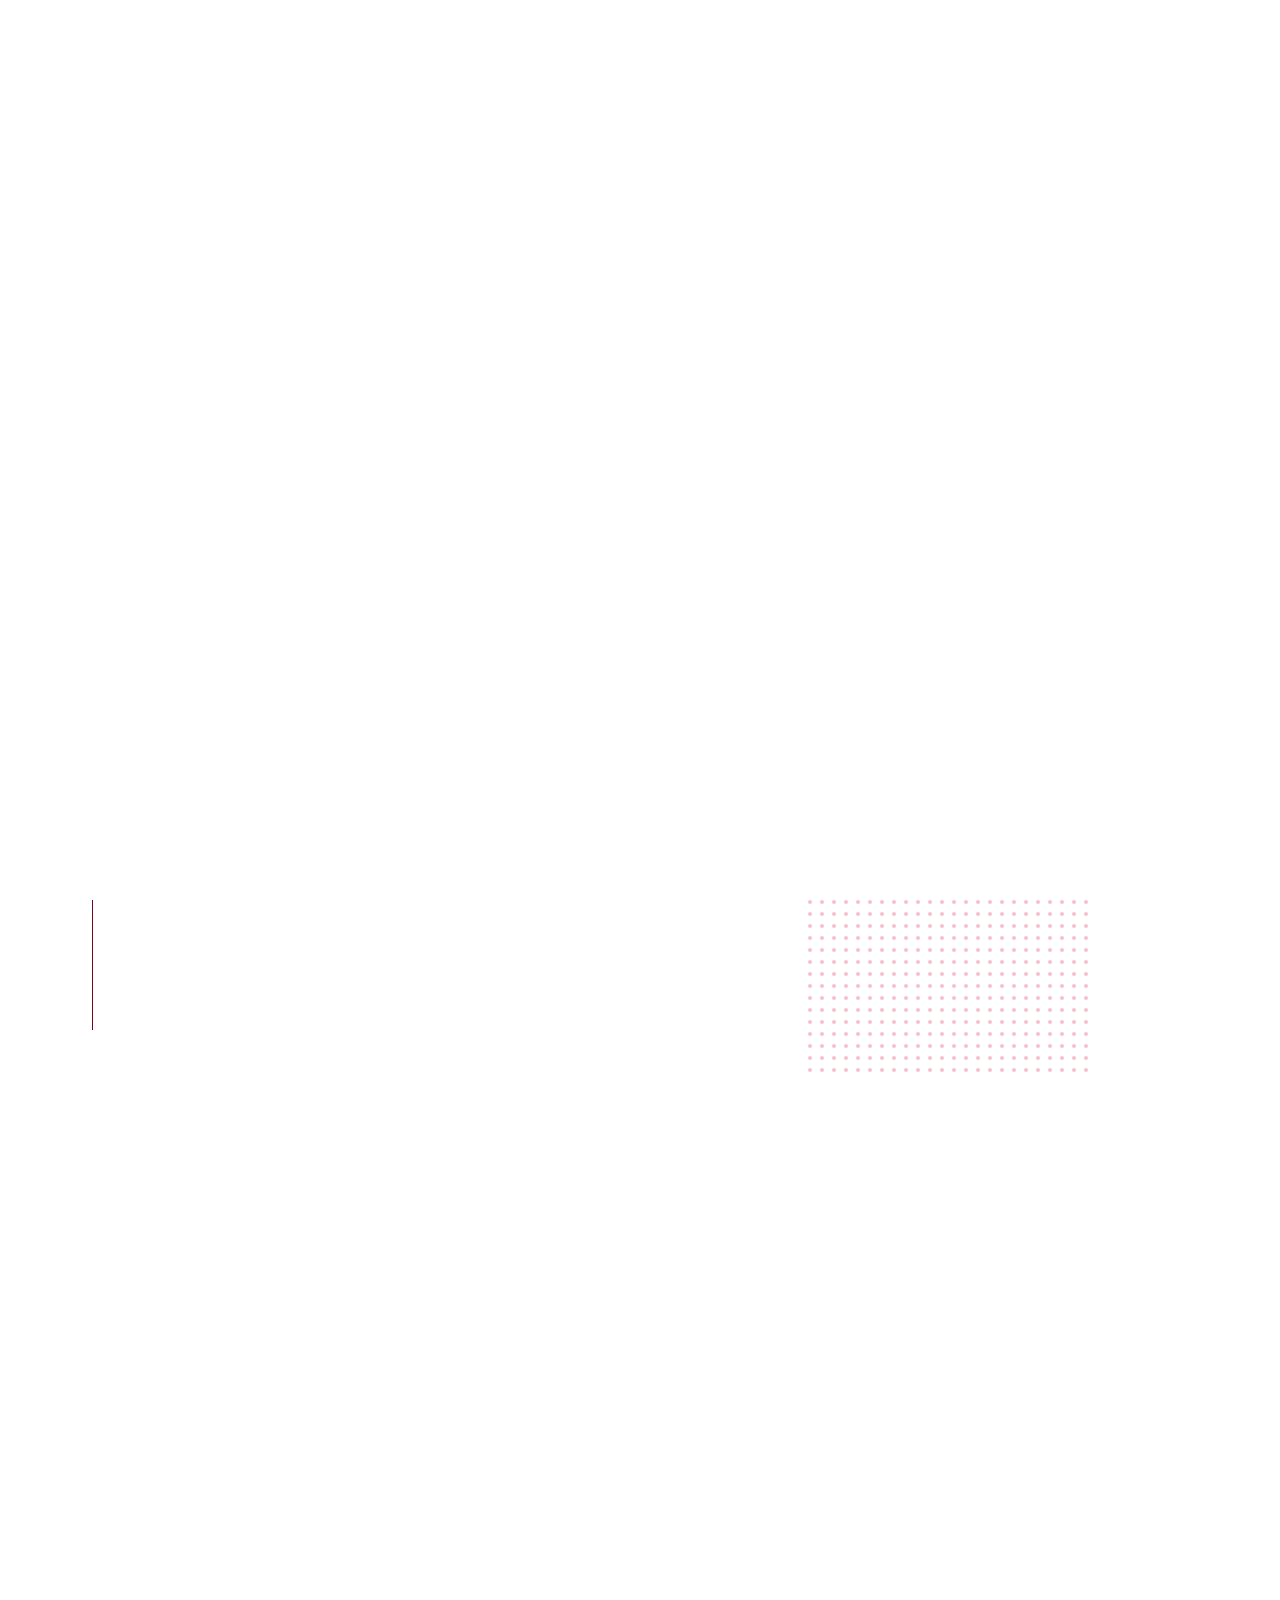
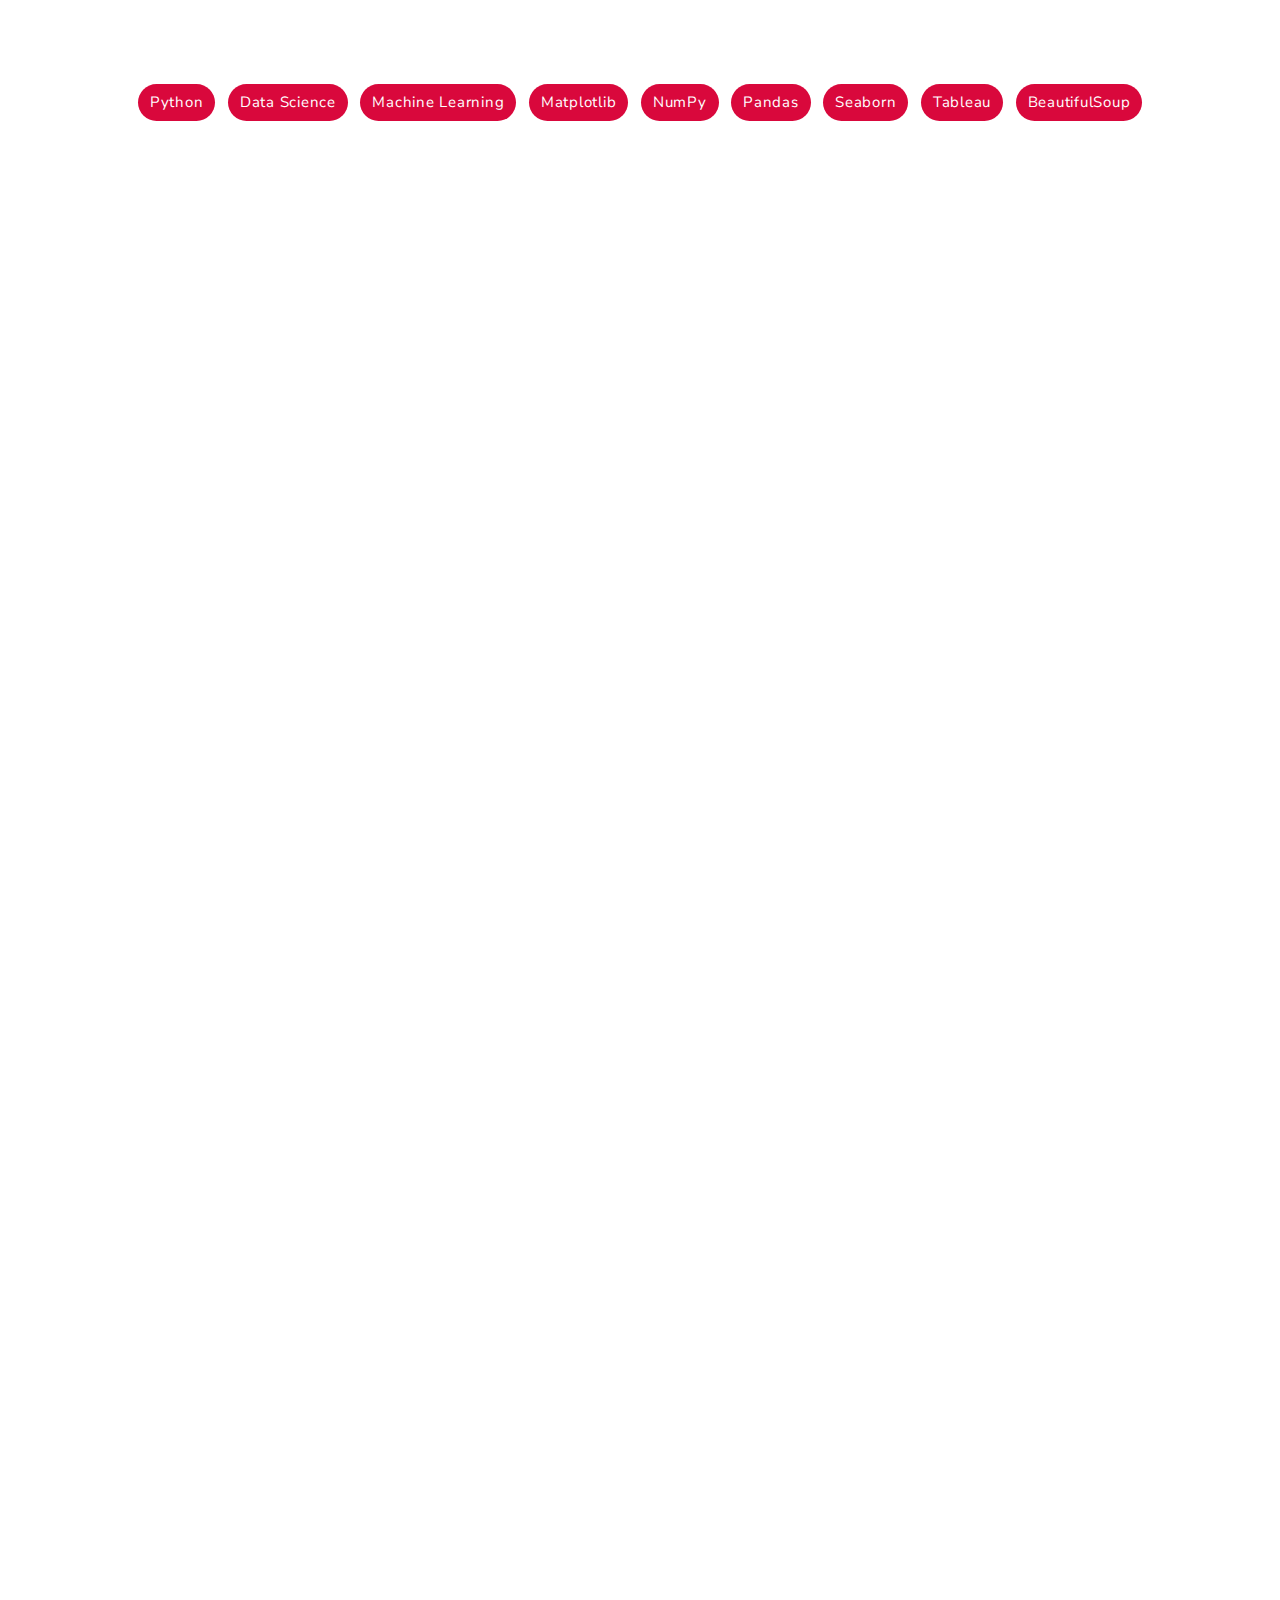
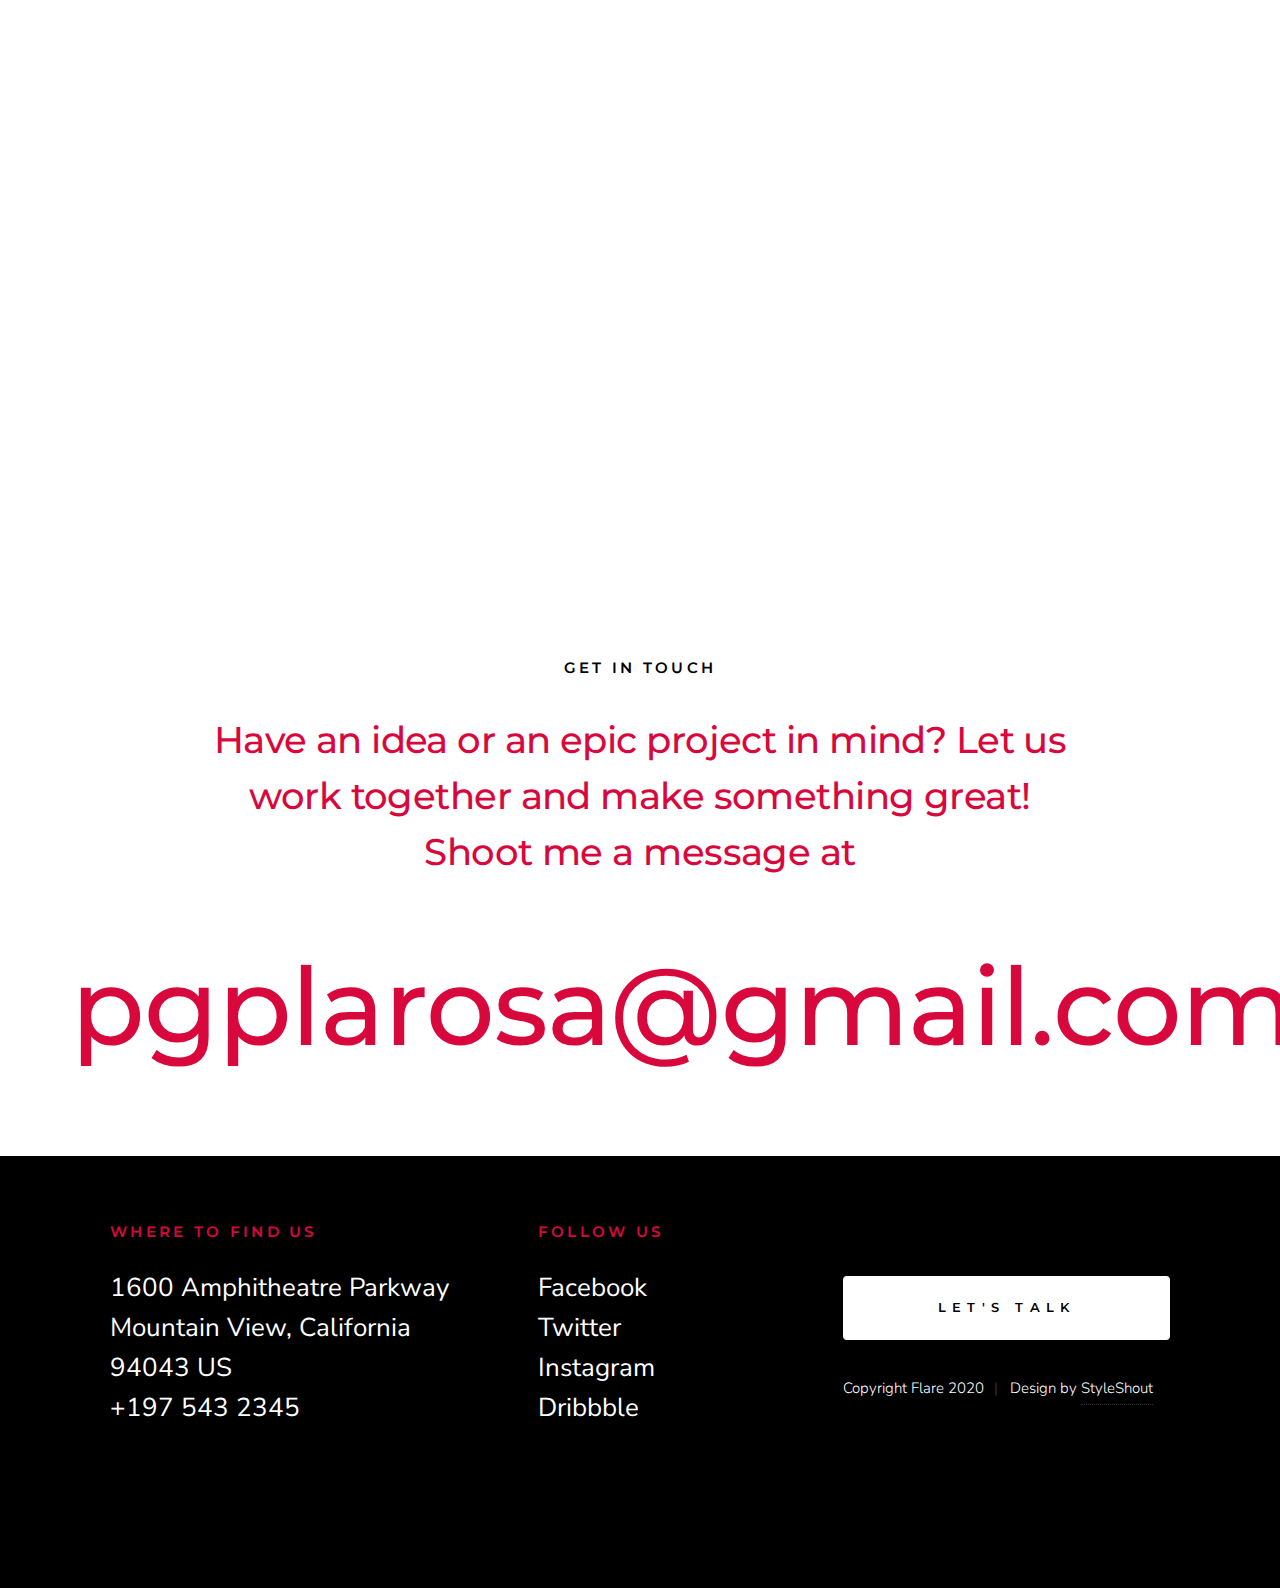
==== index.html @ 6410769f "initial commit" ====
<!DOCTYPE html>
<html class="no-js" lang="en">
<head>

    <!--- basic page needs
    ================================================== -->
    <meta charset="utf-8">
    <title>Patrick | Data Science</title>
    <meta name="description" content="">
    <meta name="author" content="">

    <!-- mobile specific metas
    ================================================== -->
    <meta name="viewport" content="width=device-width, initial-scale=1">

    <!-- CSS
    ================================================== -->
    <link href="https://maxcdn.bootstrapcdn.com/bootstrap/3.4.1/css/bootstrap.min.css" rel="stylesheet"/>
    <link rel="stylesheet" href="css/styles.css">
    <link rel="stylesheet" href="css/vendor.css">

    <!-- script
    ================================================== -->
    <script src="js/modernizr.js"></script>
    <script defer src="js/fontawesome/all.min.js"></script>
    
    <!-- script 3rd-party
    ================================================== -->
    <script src="https://cdnjs.cloudflare.com/ajax/libs/jquery/3.2.1/jquery.min.js"></script>
    <script src="https://maxcdn.bootstrapcdn.com/bootstrap/3.3.7/js/bootstrap.min.js"></script>

    <!-- favicons
    ================================================== -->
    <link rel="apple-touch-icon" sizes="180x180" href="apple-touch-icon.png">
    <link rel="icon" type="image/png" sizes="32x32" href="favicon-32x32.png">
    <link rel="icon" type="image/png" sizes="16x16" href="favicon-16x16.png">
    <link rel="manifest" href="site.webmanifest">

</head>

<body id="top">

    <!-- preloader
    ================================================== -->
    <div id="preloader">
        <div id="loader" class="dots-fade">
            <div></div>
            <div></div>
            <div></div>
        </div>
    </div>

    <!-- header
    ================================================== -->
    <header class="s-header">

        <div class="s-header__logo">
            <a href="index.html">
                <img src="images/logo.svg" alt="Homepage">
            </a>
        </div>

        <div class="s-header__content">
    
            <nav class="s-header__nav-wrap">
                <ul class="s-header__nav">
                    <li><a class="smoothscroll" href="#hero" title="Intro">Home</a></li>
                    <li><a class="smoothscroll" href="#about" title="About">About</a></li>
                    <!-- <li><a class="smoothscroll" href="#services" title="Services">Services</a></li> -->
                    <li><a class="smoothscroll" href="#portfolio" title="Works">Works</a></li>
                </ul>
            </nav> <!-- end s-header__nav-wrap -->

            <a href="mailto:pgplarosa@gmail.com" class="btn btn--primary btn--small">
                <svg xmlns="http://www.w3.org/2000/svg" width="24" height="24" viewBox="0 0 24 24"><path d="M24 0l-6 22-8.129-7.239 7.802-8.234-10.458 7.227-7.215-1.754 24-12zm-15 16.668v7.332l3.258-4.431-3.258-2.901z"/></svg>
                Get In Touch
            </a>

        </div> <!-- end header-content -->

        <a class="s-header__menu-toggle" href="#0"><span>Menu</span></a>

    </header> <!-- end s-header -->


    <!-- hero
    ================================================== -->
    <section id="hero" class="s-hero target-section">

        <div class="s-hero__bg">
            <div class="gradient-overlay"></div>
        </div>

        <div class="row s-hero__content">
            <div class="column">

                <h2>Hello, I'm</h2>
                <h1>Patrick</h1>

                <div class="s-hero__content-about">
                    <p>
                        I love solving challenging<br>
                        problems in Data Science<br>
                        and Machine Learning
                    </p>
    
                    <footer>
                        <div class="s-hero__content-social">
                            <a href="https://www.linkedin.com/in/patricklarosa" target="_blank"><i class="fab fa-linkedin" aria-hidden="true"></i></a>
                            <a href="https://github.com/pgplarosa" target="_blank"><i class="fab fa-github" aria-hidden="true"></i></a>
                        </div>
                    </footer>
                </div>
            </div>
        </div>

        <!-- <div class="s-hero__video">
            <a class="s-hero__video-link" href="https://player.vimeo.com/video/117310401?color=01aef0&amp;title=0&amp;byline=0&amp;portrait=0" data-lity="">
                <svg xmlns="http://www.w3.org/2000/svg" width="24" height="24" viewBox="0 0 24 24"><path d="M21 12l-18 12v-24z"/></svg>
                <span class="s-hero__video-text">Play Video</span>
            </a>
        </div> -->

        <div class="s-hero__scroll">
            <a href="#about" class="s-hero__scroll-link smoothscroll">
                Scroll Down
            </a>
        </div>

    </section> <!-- end s-hero -->


    <!-- about
    ================================================== -->
    <section id="about" class="s-about">

        <div class="horizontal-line"></div>

        <div class="row">
            <div class="column large-12">
                <div class="section-title" data-num="01" data-aos="fade-up">
                    <h3 class="h6">About Me</h3>
                </div>
            </div>

            <div class="column large-5 w-900-stack s-about__photo-block">
                <div class="s-about__photo" data-aos="fade-up"></div>
            </div>

            <div class="column large-7 w-900-stack s-about__intro-text">
                <div class="m-bot-0.25" data-aos="fade-up">
                    <h1 class="display-1">
                        Patrick La Rosa
                    </h1>
                    <p class="lead" >Data Science / Machine Learning Enthusiast</p>
                    <p>
                        <img class="i-about__loc h-5 w-5 mr-1" src="images/location.svg" alt="Location">
                            <span> Manila, Philippines </span>
                        </img>
                    </p>

                    <div class="column large-4 medium-12 m-top-5 px-0">
                        <a href="docs\MSDS-2022_Patrick-La-Rosa.pdf" target="_blank" class="btn btn-download">Download CV</a>
                    </div>
                </div>
            </div>
            <div class="column large-12 h-text-center m-top-5">
                <p class="lead" data-aos="fade-up">
                    A passionately curious individual who loves to learn the latest technologies and share knowledge to help develop 
                    an organization's technology. I have worked in a dynamic software development role with people from different 
                    countries, all of whom have diverse cultures. In my 4-year experience, I have learned to constantly adapt to changes, 
                    learn fast, and be a critical thinker to maintain high-quality outputs of software development or data science 
                    products.
                </p>
            </div>
        </div>
        <div class="column large-12 w-900-stack">
            <center>
                <span class="inline-flex px-3 py-0.5 rounded-full lg:text-sm bg-red-50 ">Python</span>
                <span class="inline-flex px-3 py-0.5 rounded-full lg:text-sm bg-red-50 ">Data Science</span>
                <span class="inline-flex px-3 py-0.5 rounded-full lg:text-sm bg-red-50 ">Machine Learning</span>
                <span class="inline-flex px-3 py-0.5 rounded-full lg:text-sm bg-red-50 ">Matplotlib</span>
                <span class="inline-flex px-3 py-0.5 rounded-full lg:text-sm bg-red-50 ">NumPy</span>
                <span class="inline-flex px-3 py-0.5 rounded-full lg:text-sm bg-red-50 ">Pandas</span>
                <span class="inline-flex px-3 py-0.5 rounded-full lg:text-sm bg-red-50 ">Seaborn</span>
                <span class="inline-flex px-3 py-0.5 rounded-full lg:text-sm bg-red-50 ">Tableau</span>
                <span class="inline-flex px-3 py-0.5 rounded-full lg:text-sm bg-red-50 ">BeautifulSoup</span>
            </center>
        </div>
    </section> <!-- end s-about -->


    <!-- services
    ================================================== -->
    <!-- <section id="services" class="s-services">

        <div class="row">
            <div class="column large-12">
                <div class="section-title" data-num="02" data-aos="fade-up">
                    <h3 class="h6">Our Expertise</h3>
                </div>
            </div>
            <div class="column large-6 w-900-stack">
                <h1 class="display-1" data-aos="fade-up">
                    Deserunt rerum perspiciatis quaerat quam numquam assumenda neque. 
                    Quis dolores totam voluptatibus. 
                </h1>
            </div>
            <div class="column large-6 w-900-stack">
                <p class="lead" data-aos="fade-up">
                Velit deleniti harum sit beatae sint repellendus expedita. Omnis possimus 
                sed rerum tenetur ea ab aut minima magnam. Deserunt sit cupiditate 
                similique eveniet earum. Consectetur dolores maxime quisquam voluptate magni.
                Ut ex unde rem quod ipsum consequatur. blanditiis temporibus pariatur voluptatibus molestiae.
                </p>
            </div>
        </div>

        <div class="row block-large-1-2 block-tab-full s-services__services item-list">
            <div class="column item item-service" data-aos="fade-up">
                <span class="service-icon service-icon--product-design"></span>
                <h3 class="item-title">Product Design</h3>
                <p>
                Deserunt rerum perspiciatis quaerat quam numquam assumenda neque. 
                Quis dolores totam voluptatibus molestiae non. Quae exercitationem 
                cum numquam repudiandae. Beatae eum quae. Ut ex unde rem quod 
                ipsum consequatur. blanditiis temporibus pariatur voluptatibus molestiae.
                </p>
            </div>
            <div class="column item item-service" data-aos="fade-up">
                <span class="service-icon service-icon--branding"></span>
                <h3 class="item-title">Branding</h3>
                <p>
                Deserunt rerum perspiciatis quaerat quam numquam assumenda neque. 
                Quis dolores totam voluptatibus molestiae non. Quae exercitationem 
                cum numquam repudiandae. Beatae eum quae. Ut ex unde rem quod 
                ipsum consequatur. blanditiis temporibus pariatur voluptatibus molestiae.
                </p>
            </div>
            <div class="column item item-service" data-aos="fade-up">
                <span class="service-icon service-icon--frontend"></span>
                <h3 class="item-title">Frontend Development</h3>
                <p>
                Deserunt rerum perspiciatis quaerat quam numquam assumenda neque. 
                Quis dolores totam voluptatibus molestiae non. Quae exercitationem 
                cum numquam repudiandae. Beatae eum quae. Ut ex unde rem quod 
                ipsum consequatur. blanditiis temporibus pariatur voluptatibus molestiae.
                </p>
            </div>
            <div class="column item item-service" data-aos="fade-up">
                <span class="service-icon service-icon--research"></span>
                <h3 class="item-title">UX Research</h3>
                <p>
                Deserunt rerum perspiciatis quaerat quam numquam assumenda neque. 
                Quis dolores totam voluptatibus molestiae non. Quae exercitationem 
                cum numquam repudiandae. Beatae eum quae. Ut ex unde rem quod 
                ipsum consequatur. blanditiis temporibus pariatur voluptatibus molestiae.
                </p>
            </div>
            <div class="column item item-service" data-aos="fade-up">
                <span class="service-icon service-icon--illustration"></span>
                <h3 class="item-title">Illustration</h3>
                <p>
                Deserunt rerum perspiciatis quaerat quam numquam assumenda neque. 
                Quis dolores totam voluptatibus molestiae non. Quae exercitationem 
                cum numquam repudiandae. Beatae eum quae. Ut ex unde rem quod 
                ipsum consequatur. blanditiis temporibus pariatur voluptatibus molestiae.
                </p>
            </div>
            <div class="column item item-service" data-aos="fade-up">
                <span class="service-icon service-icon--ecommerce"></span>
                <h3 class="item-title">E-Commerce</h3>
                <p>
                Deserunt rerum perspiciatis quaerat quam numquam assumenda neque. 
                Quis dolores totam voluptatibus molestiae non. Quae exercitationem 
                cum numquam repudiandae. Beatae eum quae. Ut ex unde rem quod 
                ipsum consequatur. blanditiis temporibus pariatur voluptatibus molestiae.
                </p>
            </div>
        </div>
    </section> -->
    <!-- end s-services -->

    <section id="portfolio" class="s-portfolio">

        <div class="row s-porfolio__top">
            <div class="column large-6 w-900-stack">
                <div class="section-title" data-num="02" data-aos="fade-up">
                    <h3 class="h6">Recent Works</h3>
                </div>
            </div>
            <div class="column large-6 w-900-stack">
                <h1 class="display-1" data-aos="fade-up">
                    Here are some of the projects I've done lately.
                </h1>
            </div>
        </div> <!-- end s-portfolio__top-->

        <div class="row row-full s-portfolio__list block-large-1-2 block-tab-full collapse">

            <div class="column" data-aos="fade-up">
                <div class="folio-main">

                    <div class="folio-item__thumb">

                        <div class="folio-item bg-black">
                            <div class="folio-item__thumb">
                                <a class="folio-item__thumb-link" title="Netflix Recommender" data-size="1050x700">
                                    <img src="images\portfolio-new\netflix.png" alt="Something">
                                </a>
                            </div>
                        </div>
                        
                        <div class="folio-desc">
                            <!-- PROJECT CATEGORY -->
                            <h6 class="lead-category">Computer Vision</h6>
                            <!-- PROJECT NAME -->
                            <p class="lead lead-title">
                                Oldies but Goodies: A Recommender System for Netflix's Movie List Expansion 
                            </p>
                            <p class="project-link" >
                                <a href="https://github.com/pgplarosa/Recommender-System-for-Netflix-Movie-List-Expansion" target="_blank" title="Netflix Recommender" class="inline project-link-a">
                                    <i class="fab fa-github" aria-hidden="true"></i>
                                </a>
                            </p>
                            
                            <!-- PROJECT DESCRIPTION -->
                            <p class="lead-description">
                                An attendance management system based on faces trained with AI technique. An interactive GUI with TKINTER.
                                <br>
                                <span >
                                    <!-- <a class="see-more" href="docs\lab1_netflix_movielens.html" target="_blank">See more ...</a> -->
                                    <!-- <a class="see-more" data-toggle="modal" data-target=".portfolio-modal">See more ...</a> -->
                                    <a class="see-more" data-toggle="modal" data-target=".bd-example-modal-lg" >See more ...</a>

                                </span>
                            </p>

                            <!-- SKILLS -->
                            <div class="mt-3 mb-4 flex">
                                <div>
                                    <span class="inline-flex px-2 py-0.5 rounded-full text-sm folio-tags">Python</span>
                                    <span class="inline-flex px-2 py-0.5 rounded-full text-sm folio-tags">Machine Learning</span>
                                    <span class="inline-flex px-2 py-0.5 rounded-full text-sm folio-tags">Computer Vision</span>
                                    <span class="inline-flex px-2 py-0.5 rounded-full text-sm folio-tags">Data Analysis</span>  
                                </div>
                            </div>
                        </div>
                    </div>
                </div>
            </div> <!-- end column -->

            <div class="column" data-aos="fade-up">
                <div class="folio-main">

                    <div class="folio-item__thumb">

                        <div class="folio-item bg-white">
                            <div class="folio-item__thumb">
                                <a class="folio-item__thumb-link" title="Covid Data Archi" data-size="1050x700" onclick="return false;">
                                    <img src="images\portfolio-new\covid-data-arch.png" alt="Something">
                                </a>
                            </div>
                        </div>
                        
                        <div class="folio-desc">
                            <!-- PROJECT CATEGORY -->
                            <h6 class="lead-category">Computer Vision</h6>
                            <!-- PROJECT NAME -->
                            <p class="lead lead-title">
                                CovidWatch: Data Architecture for Tracking COVID Statistics and Sentiments
                            </p>
                            <p class="project-link" >
                                <a href="https://github.com/pgplarosa/Data-Architecture-for-Tracking-COVID-Statistics-and-Sentiments" target="_blank" title="Netflix Recommender" class="inline project-link-a">
                                    <i class="fab fa-github" aria-hidden="true"></i>
                                </a>
                            </p>
                            
                            <!-- PROJECT DESCRIPTION -->
                            <p class="lead-description">
                                An attendance management system based on faces trained with AI technique. An interactive GUI with TKINTER.
                                <br>
                                <span >
                                    <a class="see-more" href="docs\LT9 DE2022 Final Project Technical Report.pdf" target="_blank">See more ...</a>
                                </span>
                            </p>

                            <!-- SKILLS -->
                            <div class="mt-3 mb-4 flex">
                                <div>
                                    <span class="inline-flex px-2 py-0.5 rounded-full text-sm folio-tags">Python</span>
                                    <span class="inline-flex px-2 py-0.5 rounded-full text-sm folio-tags">Machine Learning</span>
                                    <span class="inline-flex px-2 py-0.5 rounded-full text-sm folio-tags">Computer Vision</span>
                                    <span class="inline-flex px-2 py-0.5 rounded-full text-sm folio-tags">Data Analysis</span>  
                                </div>
                            </div>
                        </div>
                    </div>
                </div>
            </div> <!-- end column -->


            <div class="column" data-aos="fade-up">
                <div class="folio-item">
                    <div class="folio-item__thumb">
                        <a class="folio-item__thumb-link" href="images/portfolio/gallery/g-music-life.jpg" title="Music Life" data-size="1050x700">
                            <img src="images/portfolio/music-life.jpg" 
                                 srcset="images/portfolio/music-life.jpg 1x, images/portfolio/music-life@2x.jpg 2x" alt="">
                        </a>
                    </div>
                    <div class="folio-item__info">
                        <div class="folio-item__cat">Frontend Design</div>
                        <h4 class="folio-item__title">Music Life</h4>
                    </div>
                    <a href="https://www.behance.net/" title="Project Link" class="folio-item__project-link">Project Link</a>
                    <div class="folio-item__caption">
                        <p>Vero molestiae sed aut natus excepturi. Et tempora numquam. Temporibus iusto quo.Unde dolorem corrupti neque nisi.</p>
                    </div>
                </div>
            </div> <!-- end column -->

            <div class="column" data-aos="fade-up">
                <div class="folio-item">
                    <div class="folio-item__thumb">
                        <a class="folio-item__thumb-link" href="images/portfolio/gallery/g-oi-logo.jpg" Title="OI Logo" data-size="1050x700">
                            <img src="images/portfolio/oi-logo.jpg.jpg" 
                                 srcset="images/portfolio/oi-logo.jpg 1x, images/portfolio/oi-logo@2x.jpg 2x" alt="">
                        </a>
                    </div>
                    <div class="folio-item__info">
                        <div class="folio-item__cat">Branding</div>
                        <h4 class="folio-item__title">OI Logo</h4>
                    </div>
                    <a href="https://www.behance.net/" title="Project Link" class="folio-item__project-link">Project Link</a>
                    <div class="folio-item__caption">
                        <p>Vero molestiae sed aut natus excepturi. Et tempora numquam. Temporibus iusto quo.Unde dolorem corrupti neque nisi.</p>
                    </div>
                </div>
            </div> <!-- end column -->

            <div class="column" data-aos="fade-up">
                <div class="folio-item">
                    <div class="folio-item__thumb">
                        <a class="folio-item__thumb-link" href="images/portfolio/gallery/g-corrugated-sheets.jpg" title="Corrugated Sheets" data-size="1050x700">
                            <img src="images/portfolio/corrugated-sheets.jpg" 
                                 srcset="images/portfolio/corrugated-sheets.jpg 1x, images/portfolio/corrugated-sheets@2x.jpg 2x" alt="">
                        </a>
                    </div>
                    <div class="folio-item__info">
                        <div class="folio-item__cat">Frontend Design</div>
                        <h4 class="folio-item__title">Corrugated Sheets</h4>
                    </div>
                    <a href="https://www.behance.net/" title="Project Link" class="folio-item__project-link">Project Link</a>
                    <div class="folio-item__caption">
                        <p>Vero molestiae sed aut natus excepturi. Et tempora numquam. Temporibus iusto quo.Unde dolorem corrupti neque nisi.</p>
                    </div>
                </div>
            </div> <!-- end column -->

            <div class="column" data-aos="fade-up">
                <div class="folio-item">
                    <div class="folio-item__thumb">
                        <a class="folio-item__thumb-link" href="images/portfolio/gallery/g-woodcraft.jpg" title="Sand Dunes" data-size="1050x700">
                            <img src="images/portfolio/woodcraft.jpg" 
                                 srcset="images/portfolio/woodcraft.jpg 1x, images/portfolio/woodcraft@2x.jpg 2x" alt="">
                        </a>
                    </div>
                    <div class="folio-item__info">
                        <div class="folio-item__cat">Frontend Design</div>
                        <h4 class="folio-item__title">Wooocraft</h4>
                    </div>
                    <a href="https://www.behance.net/" title="Project Link" class="folio-item__project-link">
                        Project Link
                    </a>
                    <div class="folio-item__caption">
                        <p>Vero molestiae sed aut natus excepturi. Et tempora numquam. Temporibus iusto quo.Unde dolorem corrupti neque nisi.</p>
                    </div>
                </div>
            </div> <!-- end column -->

            <div class="column" data-aos="fade-up">
                <div class="folio-item">
                    <div class="folio-item__thumb">
                        <a class="folio-item__thumb-link" href="images/portfolio/gallery/g-lamp.jpg" title="The Lamp" data-size="1050x700">
                            <img src="images/portfolio/lamp.jpg" 
                                 srcset="images/portfolio/lamp.jpg 1x, images/portfolio/lamp@2x.jpg 2x" alt="">
                        </a>
                    </div>
                    <div class="folio-item__info">
                        <div class="folio-item__cat">Frontend Design</div>
                        <h4 class="folio-item__title">The Lamp</h4>
                    </div>
                    <a href="https://www.behance.net/" title="Project Link" class="folio-item__project-link">Project Link</a>
                    <div class="folio-item__caption">
                        <p>Vero molestiae sed aut natus excepturi. Et tempora numquam. Temporibus iusto quo.Unde dolorem corrupti neque nisi.</p>
                    </div>
                </div>
            </div> <!-- end column -->

        </div> <!-- folio-list -->

    </section> <!-- end s-portfolio -->

    <!-- Modal for section -->
    <div class="container">

        <!-- Trigger the modal with a button -->
        <!-- <button type="button" class="btn btn-info btn-lg" data-toggle="modal" data-target=".bd-example-modal-lg">Open Modal</button> -->
        <!-- Modal -->
        <div class="modal fade bd-example-modal-lg" tabindex="-1" role="dialog" aria-labelledby="myLargeModalLabel" aria-hidden="true">
            <div class="modal-dialog modal-lg custom-modal">
              <div class="modal-content">
                <!-- <div class="modal-header">
                    <button type="button" class="close" data-dismiss="modal">&times;</button>
                    <h4 class="modal-title">Modal Header</h4>
                </div> -->
                <div class="modal-body">
                    <embed class="modal-embed" src="docs\LT9 DE2022 Final Project Technical Report.pdf" frameborder="0">
                    <!-- <embed class="modal-embed" src=" docs\lab1_netflix_movielens.html" frameborder="0"> -->
                </div>
              </div>
            </div>
          </div>
        </div>

    <!-- clients
    ================================================== -->
    <!-- end s-clients -->


    <!-- contact
    ================================================== -->
    <section class="s-contact">

        <div class="row narrower s-contact__top h-text-center">
            <div class="column">
                <h3 class="h6">Get In Touch</h3>
                <h1 class="display-1">
                Have an idea or an epic project in mind?
                Let us work together and make something great!
                Shoot me a message at
                </h1>
            </div>
        </div> <!-- s-footer__top -->

        <div class="row h-text-center">
            <div class="column">
                <p class="s-contact__email">
                    <a href="mailto:pgplarosa@gmail.com">pgplarosa@gmail.com</a>
                </p>
            </div>
        </div>

    </section>  <!-- end s-contact -->


    <!-- footer
    ================================================== -->
    <footer class="s-footer">
        <div class="row row-y-top">

            <div class="column large-8 medium-12">
                <div class="row">
                    <div class="column large-7 tab-12 s-footer__block">
                        <h4 class="h6">Where to Find Us</h4>
        
                        <p>
                        1600 Amphitheatre Parkway <br>
                        Mountain View, California <br>
                        94043  US <br>
                        <a href="tel:197-543-2345">+197 543 2345</a>
                        </p>
                    </div>
        
                    <div class="column large-5 tab-12 s-footer__block">
                        <h4 class="h6">Follow Us</h4 class="h6">
        
                        <ul class="s-footer__list">
                            <li><a href="#0">Facebook</a></li>
                            <li><a href="#0">Twitter</a></li>
                            <li><a href="#0">Instagram</a></li>
                            <li><a href="#0">Dribbble</a></li>
                        </ul>
                    </div>
                </div>
            </div>

            <div class="column large-4 medium-12 s-footer__block--end">
                <a href="mailto:pgplarosa@gmail.com"" class="btn h-full-width">Let's Talk</a>
                <div class="ss-copyright">
                    <span>Copyright Flare 2020</span> 
                    <span>Design by <a href="https://www.styleshout.com/">StyleShout</a></span>
                </div>
            </div>

            <div class="ss-go-top">
                <a class="smoothscroll" title="Back to Top" href="#top">
                    <i class="fas fa-arrow-up" aria-hidden="true"></i>
                </a>
            </div> <!-- end ss-go-top -->

        </div>
    </footer>
    

    <!-- photoswipe background
    ================================================== -->
    <div aria-hidden="true" class="pswp" role="dialog" tabindex="-1">

        <div class="pswp__bg"></div>
        <div class="pswp__scroll-wrap">

            <div class="pswp__container">
                <div class="pswp__item"></div>
                <div class="pswp__item"></div>
                <div class="pswp__item"></div>
            </div>

            <div class="pswp__ui pswp__ui--hidden">
                <div class="pswp__top-bar">
                    <div class="pswp__counter"></div><button class="pswp__button pswp__button--close" title="Close (Esc)"></button> <button class="pswp__button pswp__button--share" title=
                    "Share"></button> <button class="pswp__button pswp__button--fs" title="Toggle fullscreen"></button> <button class="pswp__button pswp__button--zoom" title=
                    "Zoom in/out"></button>
                    <div class="pswp__preloader">
                        <div class="pswp__preloader__icn">
                            <div class="pswp__preloader__cut">
                                <div class="pswp__preloader__donut"></div>
                            </div>
                        </div>
                    </div>
                </div>
                <div class="pswp__share-modal pswp__share-modal--hidden pswp__single-tap">
                    <div class="pswp__share-tooltip"></div>
                </div><button class="pswp__button pswp__button--arrow--left" title="Previous (arrow left)"></button> <button class="pswp__button pswp__button--arrow--right" title=
                "Next (arrow right)"></button>
                <div class="pswp__caption">
                    <div class="pswp__caption__center"></div>
                </div>
            </div>

        </div>

    </div> <!-- end photoSwipe background -->


    <!-- Java Script
    ================================================== -->
    <script src="js/jquery-3.2.1.min.js"></script>
    <script src="js/plugins.js"></script>
    <script src="js/main.js"></script>

</body>

</html>
---- css/styles.css ----
/* =================================================================== 
 * Flare Main Stylesheet
 * Template Ver. 1.0.0
 * 03-19-2020
 * ------------------------------------------------------------------
 *
 * TOC:
 * # settings and variables
 *      ## fonts
 *      ## colors
 *      ## vertical spacing and typescale
 *      ## grid variables
 * # normalize
 * # basic/base setup styles
 *      ## media
 *      ## typography resets
 *      ## links
 *      ## inputs
 * # Grid v3.0.0
 *      ## medium screen devices
 *      ## tablets
 *      ## mobile devices
 *      ## small mobile devices <= 400px
 * # block grids
 *      ## block grids - medium screen devices
 *      ## block grids - tablets
 *      ## block grids - mobile devices
 *      ## block grids - small mobile devices <= 400px
 * # MISC
 * # custom grid, block grid STACK breakpoints 
 * # base style overrides
 *      ## links
 * # typography & general theme styles
 *      ## lists
 *      ## responsive video container
 *      ## floated image
 *      ## tables
 *      ## spacing
 * # preloader
 * # forms 
 *      ## style placeholder text
 *      ## change autocomplete styles in Chrome
 * # buttons
 * # additional components
 *      ## additional typo styles
 *      ## skillbars
 *      ## alert box
 * # common and reusable styles
 *      ## item list 
 *      ## slick slider 
 * # site header
 *      ## header logo
 *      ## main navigation
 *      ## mobile menu toggle
 *      ## header contact button
 * # hero
 *      ## hero content
 *      ## hero video
 *      ## hero scroll
 *      ## animate intro content
 *      ## animations
 * # about
 *      ## about photo
 *      ## about process
 * # services
 * # portfolio
 *      ## portfolio list
 * # clients
 *      ## clients slider
 *      ## testimonials
 * # contact
 * # footer
 *      ## footer block
 *      ## footer list
 *      ## copyright
 *      ## go top
 *
 * ------------------------------------------------------------------ */



/* ===================================================================
 * # settings and variables
 *
 * ------------------------------------------------------------------- */

/* ------------------------------------------------------------------- 
 * ## fonts
 * ------------------------------------------------------------------- */

@import url("https://fonts.googleapis.com/css?family=Montserrat:300,300i,400,400i,500,500i,600,600i,700,700i|Nunito+Sans:300,300i,400,400i,600,600i,700,700i&display=swap");

:root {
    --font-1: "Nunito Sans", sans-serif;
    --font-2: "Montserrat", sans-serif;

    /* monospace
     */
    --font-mono: Consolas, "Andale Mono", Courier, "Courier New", monospace;
}


/* ------------------------------------------------------------------- 
 * ## colors
 * ------------------------------------------------------------------- */
:root {

    /* color-1(#d9083c)
     * color-2(#eb5e55)
     * color-3(#f2d0a4)
     */
    --color-1: hsla(345, 93%, 44%, 1);
    --color-2: hsla(4, 79%, 63%, 1);
    --color-3: hsla(34, 75%, 80%, 1);

    /* theme color variations
     */
    --color-1-lighter: hsla(345, 93%, 64%, 1);
    --color-1-light  : hsla(345, 93%, 54%, 1);
    --color-1-dark   : hsla(345, 93%, 34%, 1);
    --color-1-darker : hsla(345, 93%, 24%, 1);
    --color-2-lighter: hsla(4, 79%, 83%, 1);
    --color-2-light  : hsla(4, 79%, 73%, 1);
    --color-2-dark   : hsla(4, 79%, 53%, 1);
    --color-2-darker : hsla(4, 79%, 43%, 1);

    /* feedback colors
     * color-error(#ffd1d2), color-success(#c8e675), 
     * color-info(#d7ecfb), color-notice(#fff099)
     */
    --color-error          : hsla(359, 100%, 91%, 1);
    --color-success        : hsla(76, 69%, 68%, 1);
    --color-info           : hsla(205, 82%, 91%, 1);
    --color-notice         : hsla(51, 100%, 80%, 1);
    --color-error-content  : hsla(359, 50%, 50%, 1);
    --color-success-content: hsla(76, 29%, 28%, 1);
    --color-info-content   : hsla(205, 32%, 31%, 1);
    --color-notice-content : hsla(51, 30%, 30%, 1);

    /* shades 
     * generated using 
     * Tint & Shade Generator 
     * (https://maketintsandshades.com/)
     */
    --color-black  : #000000;
    --color-gray-19: #0b0b0c;
    --color-gray-18: #161719;
    --color-gray-17: #202225;
    --color-gray-16: #2b2e32;
    --color-gray-15: #363a3f;
    --color-gray-14: #41454b;
    --color-gray-13: #4c5158;
    --color-gray-12: #565c64;
    --color-gray-11: #616871;
    --color-gray-10: #6c737d;
    --color-gray-9 : #7b818a;
    --color-gray-8 : #898f97;
    --color-gray-7 : #989da4;
    --color-gray-6 : #a7abb1;
    --color-gray-5 : #b6b9be;
    --color-gray-4 : #c4c7cb;
    --color-gray-3 : #d3d5d8;
    --color-gray-2 : #e2e3e5;
    --color-gray-1 : #f0f1f2;
    --color-white  : #ffffff;

    /* text
     */
    --color-text       : var(--color-gray-10);
    --color-text-dark  : var(--color-1);
    --color-text-light : var(--color-gray-12);
    --color-placeholder: var(--color-gray-11);

    /* buttons
     */
    --color-btn                   : var(--color-gray-15);
    --color-btn-text              : var(--color-white);
    --color-btn-hover             : var(--color-white);
    --color-btn-hover-text        : var(--color-black);
    --color-btn-primary           : var(--color-1);
    --color-btn-primary-text      : var(--color-white);
    --color-btn-primary-hover     : var(--color-white);
    --color-btn-primary-hover-text: var(--color-black);
    --color-btn-stroke            : var(--color-white);
    --color-btn-stroke-text       : var(--color-white);
    --color-btn-stroke-hover      : var(--color-white);
    --color-btn-stroke-hover-text : var(--color-black);

    /* others
     */
    --color-body  : var(--color-1);
    --color-bg    : var(--color-white);
    --color-border: var(--color-gray-17);
}


/* ------------------------------------------------------------------- 
 * ## vertical spacing and typescale
 * ------------------------------------------------------------------- */
:root {

    /* spacing
     * base font size: 18px 
     * vertical space unit : 32px
     */
    --base-size     : 62.5%;
    --base-font-size: 1.8rem;
    --space         : 3.2rem;

    /* vertical spacing 
     */
    --vspace-0_25: calc(0.25 * var(--space));
    --vspace-0_5 : calc(0.5 * var(--space));
    --vspace-0_75: calc(0.75 * var(--space));
    --vspace-1   : calc(var(--space));
    --vspace-1_25: calc(1.25 * var(--space));
    --vspace-1_5 : calc(1.5 * var(--space));
    --vspace-1_75: calc(1.75 * var(--space));
    --vspace-2   : calc(2 * var(--space));
    --vspace-2_5 : calc(2.5 * var(--space));
    --vspace-3   : calc(3 * var(--space));
    --vspace-3_5 : calc(3.5 * var(--space));
    --vspace-4   : calc(4 * var(--space));

    /* type scale
     * ratio 1:2 | base: 18px
     * -------------------------------------------------------
     *
     * --text-display-3 = (77.40px)
     * --text-display-2 = (64.50px)
     * --text-display-1 = (53.75px)
     * --text-xxxl      = (44.79px)
     * --text-xxl       = (37.32px)
     * --text-xl        = (31.10px)
     * --text-lg        = (25.92px)
     * --text-md        = (21.60px)
     * --text-size      = (18.00px) BASE
     * --text-sm        = (15.00px)
     * --text-xs        = (12.50px)
     *
     * -------------------------------------------------------
     */
    --text-scale-ratio: 1.2;
    --text-size       : var(--base-font-size);
    --text-xs         : calc((var(--text-size) / var(--text-scale-ratio)) / var(--text-scale-ratio));
    --text-sm         : calc(var(--text-xs) * var(--text-scale-ratio));
    --text-md         : calc(var(--text-sm) * var(--text-scale-ratio) * var(--text-scale-ratio));
    --text-lg         : calc(var(--text-md) * var(--text-scale-ratio));
    --text-xl         : calc(var(--text-lg) * var(--text-scale-ratio));
    --text-xxl        : calc(var(--text-xl) * var(--text-scale-ratio));
    --text-xxxl       : calc(var(--text-xxl) * var(--text-scale-ratio));
    --text-display-1  : calc(var(--text-xxxl) * var(--text-scale-ratio));
    --text-display-2  : calc(var(--text-display-1) * var(--text-scale-ratio));
    --text-display-3  : calc(var(--text-display-2) * var(--text-scale-ratio));

    /* default button height
     */
    --vspace-btn: var(--vspace-2);
}

/* on mobile devices below 480px
 */
@media screen and (max-width: 480px) {
    :root {
        --base-font-size: 1.6rem;
        --space         : 2.8rem;
    }
}


/* ------------------------------------------------------------------- 
 * ## grid variables
 * ------------------------------------------------------------------- */
:root {

    /* widths for rows and containers
     */
    --width-full    : 100%;
    --width-max     : 1200px;
    --width-wide    : 1400px;
    --width-wider   : 1600px;
    --width-widest  : 1800px;
    --width-narrow  : 1000px;
    --width-narrower: 900px;
    --width-grid-max: var(--width-max);

    /* gutters
     */
    --gutter-lg : 2rem;
    --gutter-md : 1.6rem;
    --gutter-mob: 1rem;
}



/* ==========================================================================
 * # normalize
 * normalize.css v8.0.1 | MIT License |
 * github.com/necolas/normalize.css
 *
 * -------------------------------------------------------------------------- */

/* ------------------------------------------------------------------- 
 * ## document
 * ------------------------------------------------------------------- */

/* 1. Correct the line height in all browsers.
 * 2. Prevent adjustments of font size after orientation changes in iOS.*/

html {
    line-height: 1.15;
    /* 1 */
    -webkit-text-size-adjust: 100%;
    /* 2 */
}

/* ------------------------------------------------------------------- 
 * ## sections
 * ------------------------------------------------------------------- */

/* Remove the margin in all browsers. */

body {
    margin: 0;
}

/* Render the `main` element consistently in IE. */

main {
    display: block;
}

/* Correct the font size and margin on `h1` elements within `section` and
 * `article` contexts in Chrome, Firefox, and Safari. */

h1 {
    font-size: 2em;
    margin: 0.67em 0;
}

/* ------------------------------------------------------------------- 
 * ## grouping
 * ------------------------------------------------------------------- */

/* 1. Add the correct box sizing in Firefox.
 * 2. Show the overflow in Edge and IE. */

hr {
    -webkit-box-sizing: content-box;
    box-sizing: content-box;
    /* 1 */
    height: 0;
    /* 1 */
    overflow: visible;
    /* 2 */
}

/* 1. Correct the inheritance and scaling of font size in all browsers.
 * 2. Correct the odd `em` font sizing in all browsers. */

pre {
    font-family: monospace, monospace;
    /* 1 */
    font-size: 1em;
    /* 2 */
}

/* ------------------------------------------------------------------- 
 * ## text-level semantics
 * ------------------------------------------------------------------- */

/* Remove the gray background on active links in IE 10. */

a {
    background-color: transparent;
}

/* 1. Remove the bottom border in Chrome 57-
 * 2. Add the correct text decoration in Chrome, Edge, IE, Opera, and Safari. */

abbr[title] {
    border-bottom: none;
    /* 1 */
    text-decoration: underline;
    /* 2 */
    -webkit-text-decoration: underline dotted;
    text-decoration: underline dotted;
    /* 2 */
}

/* Add the correct font weight in Chrome, Edge, and Safari. */

b, strong {
    font-weight: bolder;
}

/* 1. Correct the inheritance and scaling of font size in all browsers.
 * 2. Correct the odd `em` font sizing in all browsers. */

code, kbd, samp {
    font-family: monospace, monospace;
    /* 1 */
    font-size: 1em;
    /* 2 */
}

/* Add the correct font size in all browsers. */

small {
    font-size: 80%;
}

/* Prevent `sub` and `sup` elements from affecting the line height in
 * all browsers. */

sub, sup {
    font-size: 75%;
    line-height: 0;
    position: relative;
    vertical-align: baseline;
}

sub {
    bottom: -0.25em;
}

sup {
    top: -0.5em;
}

/* ------------------------------------------------------------------- 
 * ## embedded content
 * ------------------------------------------------------------------- */

/* Remove the border on images inside links in IE 10. */

img {
    border-style: none;
}

/* ------------------------------------------------------------------- 
 * ## forms
 * ------------------------------------------------------------------- */

/* 1. Change the font styles in all browsers.
 * 2. Remove the margin in Firefox and Safari. */

button, input, optgroup, select, textarea {
    font-family: inherit;
    /* 1 */
    font-size: 100%;
    /* 1 */
    line-height: 1.15;
    /* 1 */
    margin: 0;
    /* 2 */
}

/* Show the overflow in IE.
 * 1. Show the overflow in Edge. */

button, input {
    /* 1 */
    overflow: visible;
}

/* Remove the inheritance of text transform in Edge, Firefox, and IE.
 * 1. Remove the inheritance of text transform in Firefox. */

button, select {
    /* 1 */
    text-transform: none;
}

/* Correct the inability to style clickable types in iOS and Safari. */

button, [type="button"], [type="reset"], [type="submit"] {
    -webkit-appearance: button;
}

/* Remove the inner border and padding in Firefox. */

button::-moz-focus-inner, [type="button"]::-moz-focus-inner, [type="reset"]::-moz-focus-inner, [type="submit"]::-moz-focus-inner {
    border-style: none;
    padding: 0;
}

/* Restore the focus styles unset by the previous rule. */

button:-moz-focusring, [type="button"]:-moz-focusring, [type="reset"]:-moz-focusring, [type="submit"]:-moz-focusring {
    outline: 1px dotted ButtonText;
}

/* Correct the padding in Firefox. */

fieldset {
    padding: 0.35em 0.75em 0.625em;
}

/* 1. Correct the text wrapping in Edge and IE.
 * 2. Correct the color inheritance from `fieldset` elements in IE.
 * 3. Remove the padding so developers are not caught out when they zero out
 *    `fieldset` elements in all browsers. */

legend {
    -webkit-box-sizing: border-box;
    box-sizing: border-box;
    /* 1 */
    color: inherit;
    /* 2 */
    display: table;
    /* 1 */
    max-width: 100%;
    /* 1 */
    padding: 0;
    /* 3 */
    white-space: normal;
    /* 1 */
}

/* Add the correct vertical alignment in Chrome, Firefox, and Opera. */

progress {
    vertical-align: baseline;
}

/* Remove the default vertical scrollbar in IE 10+. */

textarea {
    overflow: auto;
}

/* 1. Add the correct box sizing in IE 10.
 * 2. Remove the padding in IE 10. */

[type="checkbox"], [type="radio"] {
    -webkit-box-sizing: border-box;
    box-sizing: border-box;
    /* 1 */
    padding: 0;
    /* 2 */
}

/* Correct the cursor style of increment and decrement buttons in Chrome. */

[type="number"]::-webkit-inner-spin-button, [type="number"]::-webkit-outer-spin-button {
    height: auto;
}

/* 1. Correct the odd appearance in Chrome and Safari.
 * 2. Correct the outline style in Safari. */

[type="search"] {
    -webkit-appearance: textfield;
    /* 1 */
    outline-offset: -2px;
    /* 2 */
}

/* Remove the inner padding in Chrome and Safari on macOS. */

[type="search"]::-webkit-search-decoration {
    -webkit-appearance: none;
}

/* 1. Correct the inability to style clickable types in iOS and Safari.
 * 2. Change font properties to `inherit` in Safari. */

::-webkit-file-upload-button {
    -webkit-appearance: button;
    /* 1 */
    font: inherit;
    /* 2 */
}

/* ------------------------------------------------------------------- 
 * ## interactive
 * ------------------------------------------------------------------- */

/* Add the correct display in Edge, IE 10+, and Firefox. */

details {
    display: block;
}

/* Add the correct display in all browsers. */

summary {
    display: list-item;
}

/* ------------------------------------------------------------------- 
 * ## misc
 * ------------------------------------------------------------------- */

/* Add the correct display in IE 10+. */

template {
    display: none;
}

/* Add the correct display in IE 10. */

[hidden] {
    display: none;
}



/* ===================================================================
 * # basic/base setup styles
 *
 * ------------------------------------------------------------------- */
html {
    font-size: 62.5%;
    -webkit-box-sizing: border-box;
    box-sizing: border-box;
}

*, *::before, *::after {
    -webkit-box-sizing: inherit;
    box-sizing: inherit;
}

body {
    font-weight: normal;
    line-height: 1;
    word-wrap: break-word;
    -moz-font-smoothing: grayscale;
    -moz-osx-font-smoothing: grayscale;
    -webkit-font-smoothing: antialiased;
    -webkit-overflow-scrolling: touch;
    -webkit-text-size-adjust: none;
}


/* ------------------------------------------------------------------- 
 * ## media
 * ------------------------------------------------------------------- */
svg, img, video embed, iframe, object {
    max-width: 100%;
    height: auto;
}


/* ------------------------------------------------------------------- 
 * ## typography resets
 * ------------------------------------------------------------------- */
div, dl, dt, dd, ul, ol, li, h1, h2, h3, h4, h5, h6, pre, form, p, blockquote, th, td {
    margin: 0;
    padding: 0;
}

p {
    font-size: inherit;
    text-rendering: optimizeLegibility;
}

em, i {
    font-style: italic;
    line-height: inherit;
}

strong, b {
    font-weight: bold;
    line-height: inherit;
}

small {
    font-size: 60%;
    line-height: inherit;
}

ol, ul {
    list-style: none;
}

li {
    display: block;
}


/* ------------------------------------------------------------------- 
 * ## links
 * ------------------------------------------------------------------- */
a {
    text-decoration: none;
    line-height: inherit;
}

a img {
    border: none;
}


/* ------------------------------------------------------------------- 
 * ## inputs
 * ------------------------------------------------------------------- */
fieldset {
    margin: 0;
    padding: 0;
}

input[type="email"], 
input[type="number"], 
input[type="search"], 
input[type="text"], 
input[type="tel"], 
input[type="url"], 
input[type="password"], 
textarea {
    -webkit-appearance: none;
    -moz-appearance: none;
    appearance: none;
}



/* ===================================================================
 * # Grid v3.0.0
 *
 *   -----------------------------------------------------------------
 * - Grid breakpoints are based on MAXIMUM WIDTH media queries, 
 *   meaning they apply to that one breakpoint and ALL THOSE BELOW IT.
 * - Grid columns without a specified width will automatically layout 
 *   as equal width columns.
 * ------------------------------------------------------------------- */

/* rows
 * ------------------------------------- */
.row {
    width: 92%;
    max-width: var(--width-grid-max);
    margin: 0 auto;
    display: -ms-flexbox;
    display: -webkit-box;
    display: flex;
    -ms-flex-flow: row wrap;
    -webkit-box-orient: horizontal;
    -webkit-box-direction: normal;
    flex-flow: row wrap;
}

.row .row {
    width: auto;
    max-width: none;
    margin-left: calc(var(--gutter-lg) * -1);
    margin-right: calc(var(--gutter-lg) * -1);
}

/* columns
 * -------------------------------------- */
.column {
    -ms-flex: 1 1 0%;
    -webkit-box-flex: 1;
    flex: 1 1 0%;
    padding: 0 var(--gutter-lg);
}

.collapse>.column, .column.collapse {
    padding: 0;
}

/* flex row containers utility classes
 */
.row.row-wrap {
    -ms-flex-wrap: wrap;
    flex-wrap: wrap;
}

.row.row-nowrap {
    -ms-flex-wrap: none;
    flex-wrap: nowrap;
}

.row.row-y-top {
    -ms-flex-align: start;
    -webkit-box-align: start;
    align-items: flex-start;
}

.row.row-y-bottom {
    -ms-flex-align: end;
    -webkit-box-align: end;
    align-items: flex-end;
}

.row.row-y-center {
    -ms-flex-align: center;
    -webkit-box-align: center;
    align-items: center;
}

.row.row-stretch {
    -ms-flex-align: stretch;
    -webkit-box-align: stretch;
    align-items: stretch;
}

.row.row-baseline {
    -ms-flex-align: baseline;
    -webkit-box-align: baseline;
    align-items: baseline;
}

.row.row-x-left {
    -ms-flex-pack: start;
    -webkit-box-pack: start;
    justify-content: flex-start;
}

.row.row-x-right {
    -ms-flex-pack: end;
    -webkit-box-pack: end;
    justify-content: flex-end;
}

.row.row-x-center {
    -ms-flex-pack: center;
    -webkit-box-pack: center;
    justify-content: center;
}

/* flex item utility alignment classes
 */
.align-center {
    margin: auto;
    -webkit-align-self: center;
    -ms-flex-item-align: center;
    -ms-grid-row-align: center;
    align-self: center;
}

.align-left {
    margin-right: auto;
    -webkit-align-self: center;
    -ms-flex-item-align: center;
    -ms-grid-row-align: center;
    align-self: center;
}

.align-right {
    margin-left: auto;
    -webkit-align-self: center;
    -ms-flex-item-align: center;
    -ms-grid-row-align: center;
    align-self: center;
}

.align-x-center {
    margin-right: auto;
    margin-left: auto;
}

.align-x-left {
    margin-right: auto;
}

.align-x-right {
    margin-left: auto;
}

.align-y-center {
    -webkit-align-self: center;
    -ms-flex-item-align: center;
    -ms-grid-row-align: center;
    align-self: center;
}

.align-y-top {
    -webkit-align-self: flex-start;
    -ms-flex-item-align: start;
    align-self: flex-start;
}

.align-y-bottom {
    -webkit-align-self: flex-end;
    -ms-flex-item-align: end;
    align-self: flex-end;
}

/* large screen column widths 
 */
.large-1 {
    -ms-flex: 0 0 8.33333%;
    -webkit-box-flex: 0;
    flex: 0 0 8.33333%;
    max-width: 8.33333%;
}

.large-2 {
    -ms-flex: 0 0 16.66667%;
    -webkit-box-flex: 0;
    flex: 0 0 16.66667%;
    max-width: 16.66667%;
}

.large-3 {
    -ms-flex: 0 0 25%;
    -webkit-box-flex: 0;
    flex: 0 0 25%;
    max-width: 25%;
}

.large-4 {
    -ms-flex: 0 0 33.33333%;
    -webkit-box-flex: 0;
    flex: 0 0 33.33333%;
    max-width: 33.33333%;
}

.large-5 {
    -ms-flex: 0 0 41.66667%;
    -webkit-box-flex: 0;
    flex: 0 0 41.66667%;
    max-width: 41.66667%;
}

.large-6 {
    -ms-flex: 0 0 50%;
    -webkit-box-flex: 0;
    flex: 0 0 50%;
    max-width: 50%;
}

.large-7 {
    -ms-flex: 0 0 58.33333%;
    -webkit-box-flex: 0;
    flex: 0 0 58.33333%;
    max-width: 58.33333%;
}

.large-8 {
    -ms-flex: 0 0 66.66667%;
    -webkit-box-flex: 0;
    flex: 0 0 66.66667%;
    max-width: 66.66667%;
}

.large-9 {
    -ms-flex: 0 0 75%;
    -webkit-box-flex: 0;
    flex: 0 0 75%;
    max-width: 75%;
}

.large-10 {
    -ms-flex: 0 0 83.33333%;
    -webkit-box-flex: 0;
    flex: 0 0 83.33333%;
    max-width: 83.33333%;
}

.large-11 {
    -ms-flex: 0 0 91.66667%;
    -webkit-box-flex: 0;
    flex: 0 0 91.66667%;
    max-width: 91.66667%;
}

.large-12 {
    -ms-flex: 0 0 100%;
    -webkit-box-flex: 0;
    flex: 0 0 100%;
    max-width: 100%;
}


/* ------------------------------------------------------------------- 
 * ## medium screen devices
 * ------------------------------------------------------------------- */
@media screen and (max-width: 1200px) {
    .row .row {
        margin-left: calc(var(--gutter-md) * -1);
        margin-right: calc(var(--gutter-md) * -1);
    }
    .column {
        padding: 0 var(--gutter-md);
    }
    .medium-1 {
        -ms-flex: 0 0 8.33333%;
        -webkit-box-flex: 0;
        flex: 0 0 8.33333%;
        max-width: 8.33333%;
    }
    .medium-2 {
        -ms-flex: 0 0 16.66667%;
        -webkit-box-flex: 0;
        flex: 0 0 16.66667%;
        max-width: 16.66667%;
    }
    .medium-3 {
        -ms-flex: 0 0 25%;
        -webkit-box-flex: 0;
        flex: 0 0 25%;
        max-width: 25%;
    }
    .medium-4 {
        -ms-flex: 0 0 33.33333%;
        -webkit-box-flex: 0;
        flex: 0 0 33.33333%;
        max-width: 33.33333%;
    }
    .medium-5 {
        -ms-flex: 0 0 41.66667%;
        -webkit-box-flex: 0;
        flex: 0 0 41.66667%;
        max-width: 41.66667%;
    }
    .medium-6 {
        -ms-flex: 0 0 50%;
        -webkit-box-flex: 0;
        flex: 0 0 50%;
        max-width: 50%;
    }
    .medium-7 {
        -ms-flex: 0 0 58.33333%;
        -webkit-box-flex: 0;
        flex: 0 0 58.33333%;
        max-width: 58.33333%;
    }
    .medium-8 {
        -ms-flex: 0 0 66.66667%;
        -webkit-box-flex: 0;
        flex: 0 0 66.66667%;
        max-width: 66.66667%;
    }
    .medium-9 {
        -ms-flex: 0 0 75%;
        -webkit-box-flex: 0;
        flex: 0 0 75%;
        max-width: 75%;
    }
    .medium-10 {
        -ms-flex: 0 0 83.33333%;
        -webkit-box-flex: 0;
        flex: 0 0 83.33333%;
        max-width: 83.33333%;
    }
    .medium-11 {
        -ms-flex: 0 0 91.66667%;
        -webkit-box-flex: 0;
        flex: 0 0 91.66667%;
        max-width: 91.66667%;
    }
    .medium-12 {
        -ms-flex: 0 0 100%;
        -webkit-box-flex: 0;
        flex: 0 0 100%;
        max-width: 100%;
    }
}


/* ------------------------------------------------------------------- 
 * ## tablets
 * ------------------------------------------------------------------- */
@media screen and (max-width: 800px) {
    .row {
        width: 90%;
    }
    .tab-1 {
        -ms-flex: 0 0 8.33333%;
        -webkit-box-flex: 0;
        flex: 0 0 8.33333%;
        max-width: 8.33333%;
    }
    .tab-2 {
        -ms-flex: 0 0 16.66667%;
        -webkit-box-flex: 0;
        flex: 0 0 16.66667%;
        max-width: 16.66667%;
    }
    .tab-3 {
        -ms-flex: 0 0 25%;
        -webkit-box-flex: 0;
        flex: 0 0 25%;
        max-width: 25%;
    }
    .tab-4 {
        -ms-flex: 0 0 33.33333%;
        -webkit-box-flex: 0;
        flex: 0 0 33.33333%;
        max-width: 33.33333%;
    }
    .tab-5 {
        -ms-flex: 0 0 41.66667%;
        -webkit-box-flex: 0;
        flex: 0 0 41.66667%;
        max-width: 41.66667%;
    }
    .tab-6 {
        -ms-flex: 0 0 50%;
        -webkit-box-flex: 0;
        flex: 0 0 50%;
        max-width: 50%;
    }
    .tab-7 {
        -ms-flex: 0 0 58.33333%;
        -webkit-box-flex: 0;
        flex: 0 0 58.33333%;
        max-width: 58.33333%;
    }
    .tab-8 {
        -ms-flex: 0 0 66.66667%;
        -webkit-box-flex: 0;
        flex: 0 0 66.66667%;
        max-width: 66.66667%;
    }
    .tab-9 {
        -ms-flex: 0 0 75%;
        -webkit-box-flex: 0;
        flex: 0 0 75%;
        max-width: 75%;
    }
    .tab-10 {
        -ms-flex: 0 0 83.33333%;
        -webkit-box-flex: 0;
        flex: 0 0 83.33333%;
        max-width: 83.33333%;
    }
    .tab-11 {
        -ms-flex: 0 0 91.66667%;
        -webkit-box-flex: 0;
        flex: 0 0 91.66667%;
        max-width: 91.66667%;
    }
    .tab-12 {
        -ms-flex: 0 0 100%;
        -webkit-box-flex: 0;
        flex: 0 0 100%;
        max-width: 100%;
    }
    .hide-on-tablet {
        display: none;
    }
}


/* ------------------------------------------------------------------- 
 * ## mobile devices
 * ------------------------------------------------------------------- */
@media screen and (max-width: 600px) {
    .row {
        width: 100%;
        padding-left: 6vw;
        padding-right: 6vw;
    }
    .row .row {
        margin-left: calc(var(--gutter-mob) * -1);
        margin-right: calc(var(--gutter-mob) * -1);
        padding-left: 0;
        padding-right: 0;
    }
    .column {
        padding: 0 var(--gutter-mob);
    }
    .mob-1 {
        -ms-flex: 0 0 8.33333%;
        -webkit-box-flex: 0;
        flex: 0 0 8.33333%;
        max-width: 8.33333%;
    }
    .mob-2 {
        -ms-flex: 0 0 16.66667%;
        -webkit-box-flex: 0;
        flex: 0 0 16.66667%;
        max-width: 16.66667%;
    }
    .mob-3 {
        -ms-flex: 0 0 25%;
        -webkit-box-flex: 0;
        flex: 0 0 25%;
        max-width: 25%;
    }
    .mob-4 {
        -ms-flex: 0 0 33.33333%;
        -webkit-box-flex: 0;
        flex: 0 0 33.33333%;
        max-width: 33.33333%;
    }
    .mob-5 {
        -ms-flex: 0 0 41.66667%;
        -webkit-box-flex: 0;
        flex: 0 0 41.66667%;
        max-width: 41.66667%;
    }
    .mob-6 {
        -ms-flex: 0 0 50%;
        -webkit-box-flex: 0;
        flex: 0 0 50%;
        max-width: 50%;
    }
    .mob-7 {
        -ms-flex: 0 0 58.33333%;
        -webkit-box-flex: 0;
        flex: 0 0 58.33333%;
        max-width: 58.33333%;
    }
    .mob-8 {
        -ms-flex: 0 0 66.66667%;
        -webkit-box-flex: 0;
        flex: 0 0 66.66667%;
        max-width: 66.66667%;
    }
    .mob-9 {
        -ms-flex: 0 0 75%;
        -webkit-box-flex: 0;
        flex: 0 0 75%;
        max-width: 75%;
    }
    .mob-10 {
        -ms-flex: 0 0 83.33333%;
        -webkit-box-flex: 0;
        flex: 0 0 83.33333%;
        max-width: 83.33333%;
    }
    .mob-11 {
        -ms-flex: 0 0 91.66667%;
        -webkit-box-flex: 0;
        flex: 0 0 91.66667%;
        max-width: 91.66667%;
    }
    .mob-12 {
        -ms-flex: 0 0 100%;
        -webkit-box-flex: 0;
        flex: 0 0 100%;
        max-width: 100%;
    }
    .hide-on-mobile {
        display: none;
    }
}

/* ------------------------------------------------------------------- 
 * ## small mobile devices <= 400px
 * ------------------------------------------------------------------- */
@media screen and (max-width: 400px) {
    .row .row {
        margin-left: 0;
        margin-right: 0;
    }
    .column {
        -ms-flex: 0 0 100%;
        -webkit-box-flex: 0;
        flex: 0 0 100%;
        max-width: 100%;
        margin-left: 0;
        margin-right: 0;
        padding: 0;
    }
}



/* ===================================================================
 * # block grids
 *
 * -------------------------------------------------------------------
 * Equally-sized columns define at parent/row level.
 * ------------------------------------------------------------------- */
.block-large-1-8>.column {
    -ms-flex: 0 0 12.5%;
    -webkit-box-flex: 0;
    flex: 0 0 12.5%;
    max-width: 12.5%;
}

.block-large-1-6>.column {
    -ms-flex: 0 0 16.66667%;
    -webkit-box-flex: 0;
    flex: 0 0 16.66667%;
    max-width: 16.66667%;
}

.block-large-1-5>.column {
    -ms-flex: 0 0 20%;
    -webkit-box-flex: 0;
    flex: 0 0 20%;
    max-width: 20%;
}

.block-large-1-4>.column {
    -ms-flex: 0 0 25%;
    -webkit-box-flex: 0;
    flex: 0 0 25%;
    max-width: 25%;
}

.block-large-1-3>.column {
    -ms-flex: 0 0 33.33333%;
    -webkit-box-flex: 0;
    flex: 0 0 33.33333%;
    max-width: 33.33333%;
}

.block-large-1-2>.column {
    -ms-flex: 0 0 50%;
    -webkit-box-flex: 0;
    flex: 0 0 50%;
    max-width: 50%;
    padding: 1em;
}

.block-large-full>.column {
    -ms-flex: 0 0 100%;
    -webkit-box-flex: 0;
    flex: 0 0 100%;
    max-width: 100%;
}


/* ------------------------------------------------------------------- 
 * ## block grids - medium screen devices
 * ------------------------------------------------------------------- */
@media screen and (max-width: 1200px) {
    .block-medium-1-8>.column {
        -ms-flex: 0 0 12.5%;
        -webkit-box-flex: 0;
        flex: 0 0 12.5%;
        max-width: 12.5%;
    }
    .block-medium-1-6>.column {
        -ms-flex: 0 0 16.66667%;
        -webkit-box-flex: 0;
        flex: 0 0 16.66667%;
        max-width: 16.66667%;
    }
    .block-medium-1-5>.column {
        -ms-flex: 0 0 20%;
        -webkit-box-flex: 0;
        flex: 0 0 20%;
        max-width: 20%;
    }
    .block-medium-1-4>.column {
        -ms-flex: 0 0 25%;
        -webkit-box-flex: 0;
        flex: 0 0 25%;
        max-width: 25%;
    }
    .block-medium-1-3>.column {
        -ms-flex: 0 0 33.33333%;
        -webkit-box-flex: 0;
        flex: 0 0 33.33333%;
        max-width: 33.33333%;
    }
    .block-medium-1-2>.column {
        -ms-flex: 0 0 50%;
        -webkit-box-flex: 0;
        flex: 0 0 50%;
        max-width: 50%;
    }
    .block-medium-full>.column {
        -ms-flex: 0 0 100%;
        -webkit-box-flex: 0;
        flex: 0 0 100%;
        max-width: 100%;
    }
}


/* ------------------------------------------------------------------- 
 * ## block grids - tablets
 * ------------------------------------------------------------------- */
@media screen and (max-width: 800px) {
    .block-tab-1-8>.column {
        -ms-flex: 0 0 12.5%;
        -webkit-box-flex: 0;
        flex: 0 0 12.5%;
        max-width: 12.5%;
    }
    .block-tab-1-6>.column {
        -ms-flex: 0 0 16.66667%;
        -webkit-box-flex: 0;
        flex: 0 0 16.66667%;
        max-width: 16.66667%;
    }
    .block-tab-1-5>.column {
        -ms-flex: 0 0 20%;
        -webkit-box-flex: 0;
        flex: 0 0 20%;
        max-width: 20%;
    }
    .block-tab-1-4>.column {
        -ms-flex: 0 0 25%;
        -webkit-box-flex: 0;
        flex: 0 0 25%;
        max-width: 25%;
    }
    .block-tab-1-3>.column {
        -ms-flex: 0 0 33.33333%;
        -webkit-box-flex: 0;
        flex: 0 0 33.33333%;
        max-width: 33.33333%;
    }
    .block-tab-1-2>.column {
        -ms-flex: 0 0 50%;
        -webkit-box-flex: 0;
        flex: 0 0 50%;
        max-width: 50%;
    }
    .block-tab-full>.column {
        -ms-flex: 0 0 100%;
        -webkit-box-flex: 0;
        flex: 0 0 100%;
        max-width: 100%;
    }
}


/* ------------------------------------------------------------------- 
 * ## block grids - mobile devices
 * ------------------------------------------------------------------- */
@media screen and (max-width: 600px) {
    .block-mob-1-8>.column {
        -ms-flex: 0 0 12.5%;
        -webkit-box-flex: 0;
        flex: 0 0 12.5%;
        max-width: 12.5%;
    }
    .block-mob-1-6>.column {
        -ms-flex: 0 0 16.66667%;
        -webkit-box-flex: 0;
        flex: 0 0 16.66667%;
        max-width: 16.66667%;
    }
    .block-mob-1-5>.column {
        -ms-flex: 0 0 20%;
        -webkit-box-flex: 0;
        flex: 0 0 20%;
        max-width: 20%;
    }
    .block-mob-1-4>.column {
        -ms-flex: 0 0 25%;
        -webkit-box-flex: 0;
        flex: 0 0 25%;
        max-width: 25%;
    }
    .block-mob-1-3>.column {
        -ms-flex: 0 0 33.33333%;
        -webkit-box-flex: 0;
        flex: 0 0 33.33333%;
        max-width: 33.33333%;
    }
    .block-mob-1-2>.column {
        -ms-flex: 0 0 50%;
        -webkit-box-flex: 0;
        flex: 0 0 50%;
        max-width: 50%;
    }
    .block-mob-full>.column {
        -ms-flex: 0 0 100%;
        -webkit-box-flex: 0;
        flex: 0 0 100%;
        max-width: 100%;
    }
}


/* ------------------------------------------------------------------- 
 * ## block grids - small mobile devices <= 400px
 * ------------------------------------------------------------------- */
@media screen and (max-width: 400px) {
    .stack>.column {
        -ms-flex: 0 0 100%;
        -webkit-box-flex: 0;
        flex: 0 0 100%;
        max-width: 100%;
        margin-left: 0;
        margin-right: 0;
        padding: 0;
    }
}



/* ===================================================================
 * # MISC
 *
 * ------------------------------------------------------------------- */
.h-group:after {
    content: "";
    display: table;
    clear: both;
}

/* misc helper classes
 */
.is-hidden {
    display: none;
}
.is-invisible {
    visibility: hidden;
}
.h-antialiased {
    -webkit-font-smoothing: antialiased;
    -moz-osx-font-smoothing: grayscale;
}
.h-overflow-hidden {
    overflow: hidden;
}
.h-remove-top {
    margin-top: 0;
}
.h-remove-bottom {
    margin-bottom: 0;
}
.h-add-half-bottom {
    margin-bottom: var(--vspace-0_5) !important;
}
.h-add-bottom {
    margin-bottom: var(--vspace-1) !important;
}
.h-no-border {
    border: none;
}
.h-full-width {
    width: 100%;
}
.h-text-center {
    text-align: center;
}
.h-text-left {
    text-align: left;
}
.h-text-right {
    text-align: right;
}
.h-pull-left {
    float: left;
}
.h-pull-right {
    float: right;
}

/* ===================================================================
 * # CUSTOM
 *
 * ------------------------------------------------------------------- */
.italic {
    font-style: italic;
}
.w-5 {
    width: 2.5rem;
}

.h-5 {
    height: 2.5rem;
}

.m-top-5 {
    margin-top: 2em !important;
}

.m-top-10 {
    margin-top: 4em !important;
}


.m-bot-0 {
    margin-bottom: 0em !important;
}

.m-bot-0\.25 > h1, 
.m-bot-0\.25 > p {
    margin-bottom: var(--vspace-0_25) !important;
}

.t-about__name {
    margin-top: var(--vspace-1);
}

.i-about__loc {
    margin: inherit;
    margin-bottom: 7px;
}

/* About Skills */
.inline-flex {
    display: inline-flex;
}
.rounded-full {
    border-radius: 9999px;
}
.px-0 {
    padding-left: 0rem;
    padding-right: 0rem;
    margin-left: 0.2rem;
    margin-right: 0.2rem;
}
.px-2 {
    padding-left: 1.2rem;
    padding-right: 1.2rem;
    margin-left: 0.25rem;
    margin-right: 0.25rem;
}
.px-3 {
    padding-left: 1.2rem;
    padding-right: 1.2rem;
    margin-left: 0.5rem;
    margin-right: 0.5rem;
}
.py-0\.5 {
    padding-top: 0.25rem;
    padding-bottom: 0.25rem;
}

.bg-red-50 {
    --tw-bg-opacity: 1;
    background-color: var(--color-btn-primary);
    color: var(--color-white);
    font-size: var(--text-sm);
    letter-spacing: 0.05em;
    margin: 0.5em 0.25em;
}

.btn-download {
    background-color: var(--color-btn-primary) !important;
    border: 2px solid var(--color-btn-primary) !important;
    letter-spacing: .2em !important;

    /* border-radius: 3em; */
}

.btn-download:hover, .btn-download:focus  {
    background-color: var(--color-btn-hover)!important;
}

.text-gray-800 {
    --tw-text-opacity: 1;
    color: rgba(31, 41, 55, var(--tw-text-opacity));
}

.bg-red-100 {
    --tw-bg-opacity: 1;
    background-color: rgba(243, 244, 246, var(--tw-bg-opacity));
}

.lead-title {
    font-weight:700 !important;
    margin-bottom: 0.2em;
}

.lead-category {
    margin-top: 1.75em !important;
    margin-bottom: 0.75em !important;

}

.folio-main {
    box-shadow: 0px -2px 20px 2px rgb(0 0 0 / 10%);
    padding-bottom: 1.75em;
}

.folio-desc {
    padding: 1em;
}

.bg-black {
    background-color: #000000;
}
.bg-white {
    background-color: #ffffff;
}


.text-sm {
    font-size: small;
}

.folio-tags {
    background-color: var(--color-1);
    color: white;
    margin-bottom: 0.5em;
}

.folio-main:hover {
    opacity: 1;
    visibility: visible;
}

.inline {
    display: inline !important;
}

.project-link {
    font-family: var(--font-2);
}

.project-link-a {
    font-size: 1.4em;
}

.project-link-a:hover, .project-link-a:focus {
   color: black !important;
}

.see-more {
    color: var(--color-body);
    font-weight: 600;
    cursor: pointer;
} 

.see-more:hover, .see-more:active, .see-more:focus {
    color: var(--color-black) !important;
} 

.row-full {
    width: 100% !important;
}

.custom-modal {
    width: 85%;
}

.modal-embed {
    width: 100%;
    height: 700px;
}




/* ===================================================================
 * # custom grid, block grid STACK breakpoints 
 *
 * ------------------------------------------------------------------- */
@media screen and (max-width: 1000px) {
    .block-1000-stack>.column {
        -ms-flex: 0 0 100%;
        -webkit-box-flex: 0;
        flex: 0 0 100%;
        max-width: 100%;
    }
}
@media screen and (max-width: 900px) {
    .w-900-stack, .block-900-stack>.column {
        -ms-flex: 0 0 100%;
        -webkit-box-flex: 0;
        flex: 0 0 100%;
        max-width: 100%;
    }
}



/* ===================================================================
 * # base style overrides
 *
 * ------------------------------------------------------------------- */
html {
    font-size: var(--base-size);
}

html, body {
    height: 100%;
}

body {
    background: var(--color-black);
    font-family: var(--font-1);
    font-size: var(--text-size);
    font-style: normal;
    font-weight: normal;
    line-height: var(--vspace-1);
    color: var(--color-text);
    margin: 0;
    padding: 0;
}


/* ------------------------------------------------------------------- 
 * ## links
 * ------------------------------------------------------------------- */
a {
    color: var(--color-1-light);
    -webkit-transition: all 0.3s ease-in-out;
    transition: all 0.3s ease-in-out;
}

a:hover, a:focus, a:active {
    color: white;
}

a:hover, a:active {
    outline: 0;
}



/* ===================================================================
 * # typography & general theme styles
 * 
 * ------------------------------------------------------------------- */

/* type scale - ratio 1:2 | base: 18px
 * -------------------------------------------------------------------
    --text-display-3 = (77.40px)
    --text-display-2 = (64.50px)
    --text-display-1 = (53.75px)
    --text-xxxl      = (44.79px)
    --text-xxl       = (37.32px)
    --text-xl        = (31.10px)
    --text-lg        = (25.92px)
    --text-md        = (21.60px)
    --text-size      = (18.00px) BASE
    --text-sm        = (15.00px)
    --text-xs        = (12.50px)
 * -------------------------------------------------------------------- */
h1, h2, h3, h4, h5, h6, .h1, .h2, .h3, .h4, .h5, .h6 {
    font-family: var(--font-2);
    font-weight: 500;
    font-style: normal;
    color: var(--color-text-dark);
    -webkit-font-variant-ligatures: common-ligatures;
    font-variant-ligatures: common-ligatures;
    text-rendering: optimizeLegibility;
}

h1, .h1 {
    margin-top: var(--vspace-2_5);
    margin-bottom: var(--vspace-0_75);
}

h2, .h2, h3, .h3, h4, .h4 {
    margin-top: var(--vspace-2);
    margin-bottom: var(--vspace-0_5);
}

h5, .h5, h6, .h6 {
    margin-top: var(--vspace-1_5);
    margin-bottom: var(--vspace-0_5);
}

h1, .h1 {
    font-size: var(--text-display-1);
    line-height: var(--vspace-2);
    letter-spacing: -.015em;
}

@media screen and (max-width: 400px) {
    h1, .h1 {
        font-size: var(--text-xxxl);
        line-height: var(--vspace-1_75);
    }
}

h2, .h2 {
    font-size: var(--text-xxl);
    line-height: var(--vspace-1_5);
}

h3, .h3 {
    font-size: var(--text-xl);
    line-height: var(--vspace-1_25);
}

h4, .h4 {
    font-size: var(--text-lg);
    line-height: var(--vspace-1);
}

h5, .h5 {
    font-size: var(--text-md);
    line-height: calc(0.875 * var(--space));
}

h6, .h6 {
    font-size: var(--text-sm);
    font-weight: 600;
    line-height: var(--vspace-0_75);
    text-transform: uppercase;
    letter-spacing: .22em;
}

.lead, .attention-getter {
    font-family: var(--font-1);
    font-weight: 400;
    font-size: var(--text-md);
    line-height: calc(1.125 * var(--space));
}

@media screen and (max-width: 400px) {
    .lead, .attention-getter {
        font-size: 1.9rem;
    }
}

figure img, p img {
    margin: 0;
    vertical-align: bottom;
}

em, i, strong, b {
    font-size: inherit;
    line-height: inherit;
}

em, i {
    font-family: var(--font-1);
    font-style: italic;
}

strong, b {
    font-family: var(--font-1);
    font-weight: 600;
}

small {
    font-size: 1.3rem;
    font-weight: 500;
    line-height: calc(0.5 * var(--space));
}

blockquote {
    margin: 0 0 var(--vspace-1) 0;
    padding: var(--vspace-1) var(--vspace-1_5);
    border-left: 4px solid var(--color-text-light);
    position: relative;
}

@media screen and (max-width: 400px) {
    blockquote {
        padding: var(--vspace-0_75) var(--vspace-0_75);
    }
}

blockquote p {
    font-family: var(--font-1);
    font-weight: 400;
    font-size: var(--text-md);
    font-style: normal;
    line-height: calc(1.125 * var(--space));
    color: var(--color-text-dark);
    padding: 0;
}

blockquote cite {
    display: block;
    font-family: var(--font-1);
    font-weight: 400;
    font-size: var(--text-sm);
    line-height: var(--vspace-0_75);
    font-style: normal;
}

blockquote cite:before {
    content: "\2014 \0020";
}

blockquote cite, blockquote cite a, blockquote cite a:visited {
    color: var(--color-text);
    border: none;
}

figure {
    display: block;
    margin-left: 0;
    margin-right: 0;
}

figure img+figcaption {
    margin-top: var(--vspace-1);
}

figcaption {
    font-size: var(--text-sm);
    text-align: center;
    margin-bottom: 0;
}

var, kbd, samp, code, pre {
    font-family: var(--font-mono);
}

pre {
    padding: var(--vspace-0_75) var(--vspace-1) var(--vspace-1);
    background: var(--color-gray-18);
    overflow-x: auto;
}

code {
    font-size: var(--text-sm);
    line-height: 1.6rem;
    margin: 0 .2rem;
    padding: calc(((var(--vspace-1) - 1.6rem) / 2) - .1rem) calc(.8rem - .1rem);
    white-space: nowrap;
    background: var(--color-gray-18);
    border: 1px solid var(--color-gray-17);
    color: var(--color-text-dark);
    border-radius: 3px;
}

pre>code {
    display: block;
    white-space: pre;
    line-height: var(--vspace-1);
    padding: 0;
    margin: 0;
    border: none;
}

.prettyprint code {
    background: var(--color-gray-2);
}

pre.prettyprint>code {
    border: none;
}

del {
    text-decoration: line-through;
}

abbr {
    font-family: var(--font-1);
    font-weight: 600;
    font-variant: small-caps;
    text-transform: lowercase;
    letter-spacing: .1em;
}

abbr[title], dfn[title] {
    border-bottom: 1px dotted;
    cursor: help;
    text-decoration: none;
}

mark {
    background: var(--color-3);
    color: black;
}

hr {
    border: solid var(--color-border);
    border-width: .1rem 0 0;
    clear: both;
    margin: var(--vspace-2) 0 calc(var(--vspace-2) - .1rem);
    height: 0;
}

hr.fancy {
    border: none;
    margin: var(--vspace-2) 0;
    height: var(--vspace-1);
    text-align: center;
}

hr.fancy::before {
    content: "*****";
    letter-spacing: .3em;
}


/* ------------------------------------------------------------------- 
 * ## lists
 * ------------------------------------------------------------------- */
ol {
    list-style: decimal;
}
ul {
    list-style: disc;
}
li {
    display: list-item;
}
ol, ul {
    margin-left: 1.6rem;
}
ul li {
    padding-left: .4rem;
}
ul ul, ul ol, ol ol, ol ul {
    margin: var(--vspace-0_5) 0 var(--vspace-0_5) var(--vspace-0_5);
}

ul.disc li {
    display: list-item;
    list-style: none;
    padding: 0 0 0 .8rem;
    position: relative;
}

ul.disc li::before {
    content: "";
    display: inline-block;
    width: var(--vspace-0_25);
    height: var(--vspace-0_25);
    border-radius: 50%;
    background: var(--color-1-dark);
    position: absolute;
    left: -.9em;
    top: .65em;
    vertical-align: middle;
}

dt {
    margin: 0;
    color: var(--color-1);
}

dd {
    margin: 0 0 0 2rem;
}


/* ------------------------------------------------------------------- 
 * ## responsive video container
 * ------------------------------------------------------------------- */
.video-container {
    position: relative;
    padding-bottom: 56.25%;
    height: 0;
    overflow: hidden;
}

.video-container iframe, 
.video-container object, 
.video-container embed, 
.video-container video {
    position: absolute;
    top: 0;
    left: 0;
    width: 100%;
    height: 100%;
}


/* ------------------------------------------------------------------- 
 * ## floated image
 * ------------------------------------------------------------------- */
img.h-pull-right {
    margin: var(--vspace-0_5) 0 var(--vspace-0_5) 2.8rem;
}

img.h-pull-left {
    margin: var(--vspace-0_5) 2.8rem var(--vspace-0_5) 0;
}


/* ------------------------------------------------------------------- 
 * ## tables
 * ------------------------------------------------------------------- */
table {
    border-width: 0;
    width: 100%;
    max-width: 100%;
    font-family: var(--font-1);
    border-collapse: collapse;
}

th, td {
    padding: var(--vspace-0_5) 3.2rem calc(var(--vspace-0_5) - .1rem);
    text-align: left;
    border-bottom: 1px solid var(--color-border);
}

th {
    padding: var(--vspace-0_5) 3.2rem;
    color: var(--color-text-dark);
    font-family: var(--font-2);
    font-weight: 600;
}

th:first-child, 
td:first-child {
    padding-left: 0;
}

th:last-child, td:last-child {
    padding-right: 0;
}

.table-responsive {
    overflow-x: auto;
    -webkit-overflow-scrolling: touch;
}


/* ------------------------------------------------------------------- 
 * ## spacing
 * ------------------------------------------------------------------- */
img, 
p, 
pre, 
table, 
blockquote, 
figure, 
figcaption, 
ul, 
ol,
dl, 
form, 
fieldset, 
input, 
textarea, 
select, 
button, 
.btn, 
.video-container, 
.ss-custom-select {
    margin-bottom: var(--vspace-1);
}



/* ===================================================================
 * # preloader
 *
 * ------------------------------------------------------------------- */
#preloader {
    position: fixed;
    top: 0;
    left: 0;
    right: 0;
    bottom: 0;
    background: var(--color-bg);
    z-index: 500;
    height: 100vh;
    width: 100%;
    overflow: hidden;
}

.no-js #preloader, .oldie #preloader {
    display: none;
}

#loader {
    position: absolute;
    left: 50%;
    top: 50%;
    width: 6px;
    height: 6px;
    padding: 0;
    display: inline-block;
    -webkit-transform: translate3d(-50%, -50%, 0);
    transform: translate3d(-50%, -50%, 0);
}

#loader>div {
    content: "";
    background: white;
    width: 6px;
    height: 6px;
    position: absolute;
    top: 0;
    left: 0;
    border-radius: 50%;
}

#loader>div:nth-of-type(1) {
    left: 15px;
}

#loader>div:nth-of-type(3) {
    left: -15px;
}

/* dots jump */
.dots-jump>div {
    -webkit-animation: dots-jump 1.2s infinite ease;
    animation: dots-jump 1.2s infinite ease;
    -webkit-animation-delay: 0.2s;
    animation-delay: 0.2s;
}

.dots-jump>div:nth-of-type(1) {
    -webkit-animation-delay: 0.4s;
    animation-delay: 0.4s;
}

.dots-jump>div:nth-of-type(3) {
    -webkit-animation-delay: 0s;
    animation-delay: 0s;
}

@-webkit-keyframes dots-jump {
    0% {
        top: 0;
    }
    40% {
        top: -6px;
    }
    80% {
        top: 0;
    }
}

@keyframes dots-jump {
    0% {
        top: 0;
    }
    40% {
        top: -6px;
    }
    80% {
        top: 0;
    }
}

/* dots fade */
.dots-fade>div {
    -webkit-animation: dots-fade 1.6s infinite ease;
    animation: dots-fade 1.6s infinite ease;
    -webkit-animation-delay: 0.4s;
    animation-delay: 0.4s;
}

.dots-fade>div:nth-of-type(1) {
    -webkit-animation-delay: 0.8s;
    animation-delay: 0.8s;
}

.dots-fade>div:nth-of-type(3) {
    -webkit-animation-delay: 0s;
    animation-delay: 0s;
}

@-webkit-keyframes dots-fade {
    0% {
        opacity: 1;
    }
    40% {
        opacity: 0.2;
    }
    80% {
        opacity: 1;
    }
}

@keyframes dots-fade {
    0% {
        opacity: 1;
    }
    40% {
        opacity: 0.2;
    }
    80% {
        opacity: 1;
    }
}

/* dots pulse */
.dots-pulse>div {
    -webkit-animation: dots-pulse 1.2s infinite ease;
    animation: dots-pulse 1.2s infinite ease;
    -webkit-animation-delay: 0.2s;
    animation-delay: 0.2s;
}

.dots-pulse>div:nth-of-type(1) {
    -webkit-animation-delay: 0.4s;
    animation-delay: 0.4s;
}

.dots-pulse>div:nth-of-type(3) {
    -webkit-animation-delay: 0s;
    animation-delay: 0s;
}

@-webkit-keyframes dots-pulse {
    0% {
        -webkit-transform: scale(1);
        transform: scale(1);
    }
    40% {
        -webkit-transform: scale(1.1);
        transform: scale(1.3);
    }
    80% {
        -webkit-transform: scale(1);
        transform: scale(1);
    }
}

@keyframes dots-pulse {
    0% {
        -webkit-transform: scale(1);
        transform: scale(1);
    }
    40% {
        -webkit-transform: scale(1.1);
        transform: scale(1.3);
    }
    80% {
        -webkit-transform: scale(1);
        transform: scale(1);
    }
}



/* ===================================================================
 * # forms 
 *
 * ------------------------------------------------------------------- */
fieldset {
    border: none;
    margin-bottom: var(--vspace-0_5);
}

input[type="email"], 
input[type="number"], 
input[type="search"], 
input[type="text"], 
input[type="tel"], 
input[type="url"], 
input[type="password"], 
textarea, 
select {
    --input-height: var(--vspace-2);
    --input-line-height: var(--vspace-1);
    --input-vpadding: calc(((var(--input-height) - var(--input-line-height)) / 2) - .1rem);

    display: block;
    height: var(--input-height);
    padding: var(--input-vpadding) calc(2.4rem - .1rem);
    border: 0;
    outline: none;
    color: var(--color-placeholder);
    font-family: var(--font-1);
    font-size: var(--text-sm);
    line-height: var(--input-line-height);
    max-width: 100%;
    background-color: var(--color-gray-17);
    border: .1rem solid transparent;
    -webkit-transition: all .3s ease-in-out;
    transition: all .3s ease-in-out;
    border-radius: 4px;
}

.ss-custom-select {
    position: relative;
    padding: 0;
}

.ss-custom-select select {
    -webkit-appearance: none;
    -moz-appearance: none;
    appearance: none;
    text-indent: 0.01px;
    text-overflow: '';
    margin: 0;
    vertical-align: middle;
}

.ss-custom-select select option {
    padding-left: 2rem;
    padding-right: 2rem;
}

.ss-custom-select select::-ms-expand {
    display: none;
}

.ss-custom-select::after {
    border-bottom: 2px solid var(--color-white);
    border-right: 2px solid var(--color-white);
    content: '';
    display: block;
    height: 8px;
    width: 8px;
    margin-top: -7px;
    pointer-events: none;
    position: absolute;
    right: 2.4rem;
    top: 50%;
    -webkit-transition: all 0.15s ease-in-out;
    transition: all 0.15s ease-in-out;
    -webkit-transform-origin: 66% 66%;
    transform-origin: 66% 66%;
    -webkit-transform: rotate(45deg);
    transform: rotate(45deg);
}

textarea {
    min-height: calc(8 * var(--space));
}

input[type="email"]:focus, 
input[type="number"]:focus, 
input[type="search"]:focus, 
input[type="text"]:focus, 
input[type="tel"]:focus, 
input[type="url"]:focus, 
input[type="password"]:focus, 
textarea:focus, 
select:focus {
    color: white;
    -webkit-box-shadow: 0 0 8px var(--color-gray-15);
    box-shadow: 0 0 8px var(--color-gray-15);
    border: 1px solid var(--color-gray-15);
}

label, legend {
    font-family: var(--font-1);
    font-weight: 600;
    font-size: var(--text-sm);
    line-height: var(--vspace-0_5);
    margin-bottom: var(--vspace-0_5);
    color: var(--color-text-dark);
    display: block;
}

input[type="checkbox"], 
input[type="radio"] {
    display: inline;
}

label>.label-text {
    display: inline-block;
    margin-left: 1rem;
    font-family: var(--font-1);
    line-height: inherit;
}

label>input[type="checkbox"], 
label>input[type="radio"] {
    margin: 0;
    position: relative;
    top: .2rem;
}


/* ------------------------------------------------------------------- 
 * ## style placeholder text
 * ------------------------------------------------------------------- */
::-webkit-input-placeholder {
    /* WebKit, Blink, Edge */
    color: var(--color-placeholder);
}
:-ms-input-placeholder {
    /* Internet Explorer 10-11 */
    color: var(--color-placeholder);
}
::-ms-input-placeholder {
    /* Microsoft Edge */
    color: var(--color-placeholder);
}
::placeholder {
    /* Most modern browsers support this now. */
    color: var(--color-placeholder);
}
.placeholder {
    color: var(--color-placeholder) !important;
}


/* ------------------------------------------------------------------- 
 * ## change autocomplete styles in Chrome
 * ------------------------------------------------------------------- */
input:-webkit-autofill, input:-webkit-autofill:hover, input:-webkit-autofill:focus input:-webkit-autofill, textarea:-webkit-autofill, textarea:-webkit-autofill:hover textarea:-webkit-autofill:focus, select:-webkit-autofill, select:-webkit-autofill:hover, select:-webkit-autofill:focus {
    -webkit-text-fill-color: var(--color-1);
    -webkit-transition: background-color 5000s ease-in-out 0s;
    transition: background-color 5000s ease-in-out 0s;
}



/* ===================================================================
 * # buttons
 *
 * ------------------------------------------------------------------- */
.btn, 
button, 
input[type="submit"], 
input[type="reset"], 
input[type="button"] {
    --btn-height: var(--vspace-btn);

    display: inline-block;
    font-family: var(--font-2);
    font-weight: 600;
    font-size: var(--text-xs);
    text-transform: uppercase;
    letter-spacing: .5em;
    height: var(--btn-height);
    line-height: calc(var(--btn-height) - .4rem);
    padding: 0 3.2rem;
    margin: 0 0.4rem var(--vspace-0_5) 0;
    color: var(--color-btn-text);
    text-decoration: none;
    text-align: center;
    white-space: nowrap;
    cursor: pointer;
    -webkit-transition: all .3s;
    transition: all .3s;
    -webkit-font-smoothing: antialiased;
    -moz-osx-font-smoothing: grayscale;
    background-color: var(--color-btn);
    border: 0.2rem solid var(--color-btn);
}

.btn:hover, 
button:hover, 
input[type="submit"]:hover, 
input[type="reset"]:hover, 
input[type="button"]:hover, 
.btn:focus, 
button:focus, 
input[type="submit"]:focus, 
input[type="reset"]:focus, 
input[type="button"]:focus {
    background-color: var(--color-btn-hover);
    border-color: var(--color-btn-hover);
    color: var(--color-btn-hover-text);
    outline: 0;
}

/* button primary
 * ------------------------------------------------- */
.btn.btn--primary, 
button.btn--primary, 
input[type="submit"].btn--primary, 
input[type="reset"].btn--primary, 
input[type="button"].btn--primary {
    background: var(--color-btn-primary);
    border-color: var(--color-btn-primary);
    color: var(--color-btn-primary-text);
}

.btn.btn--primary:hover, 
button.btn--primary:hover, 
input[type="submit"].btn--primary:hover, 
input[type="reset"].btn--primary:hover, 
input[type="button"].btn--primary:hover, 
.btn.btn--primary:focus, 
button.btn--primary:focus, 
input[type="submit"].btn--primary:focus, 
input[type="reset"].btn--primary:focus, 
input[type="button"].btn--primary:focus {
    background: var(--color-btn-primary-hover);
    border-color: var(--color-btn-primary-hover);
    color: var(--color-btn-primary-hover-text);
}

/* button modifiers
 * ------------------------------------------------- */
.btn.h-full-width, 
button.h-full-width {
    width: 100%;
    margin-right: 0;
}

.btn--small, 
button.btn--small {
    font-size: 1.2rem;
    --btn-height: calc(var(--vspace-btn) - var(--vspace-0_5));
}

.btn--medium, 
button.btn--medium {
    --btn-height: calc(var(--vspace-btn) + var(--vspace-0_25));
}

.btn--large, 
button.btn--large {
    --btn-height: calc(var(--vspace-btn) + var(--vspace-0_5));
}

.btn--stroke, 
button.btn--stroke {
    background: transparent !important;
    border: 0.2rem solid var(--color-btn-stroke);
    color: var(--color-btn-stroke-text);
}

.btn--stroke:hover, 
button.btn--stroke:hover {
    background: var(--color-btn-stroke-hover) !important;
    border: 0.2rem solid var(--color-btn-stroke-hover);
    color: var(--color-btn-stroke-hover-text);
}

.btn--pill, 
button.btn--pill {
    padding-left: 3.2rem !important;
    padding-right: 3.2rem !important;
    border-radius: 1000px !important;
}

button::-moz-focus-inner, 
input::-moz-focus-inner {
    border: 0;
    padding: 0;
}



/* =================================================================== 
 * # additional components
 *
 * ------------------------------------------------------------------- */

/* ------------------------------------------------------------------- 
 * ## additional typo styles
 * ------------------------------------------------------------------- */
.drop-cap:first-letter {
    float: left;
    font-family: var(--font-2);
    font-weight: 600;
    font-size: calc(3 * var(--space));
    line-height: 1;
    padding: 0 0.125em 0 0;
    text-transform: uppercase;
    background: transparent;
    color: var(--color-text-dark);
}

/* line definition style 
 * ----------------------------------------------- */
.lining dt, .lining dd {
    display: inline;
    margin: 0;
}

.lining dt+dt:before, .lining dd+dt:before {
    content: "\A";
    white-space: pre;
}

.lining dd+dd:before {
    content: ", ";
}

.lining dd+dd:before {
    content: ", ";
}

.lining dd:before {
    content: ": ";
    margin-left: -0.2em;
}

/* dictionary definition style 
 * ----------------------------------------------- */
.dictionary-style dt {
    display: inline;
    counter-reset: definitions;
}

.dictionary-style dt+dt:before {
    content: ", ";
    margin-left: -0.2em;
}

.dictionary-style dd {
    display: block;
    counter-increment: definitions;
}

.dictionary-style dd:before {
    content: counter(definitions, decimal) ". ";
}

/** 
 * Pull Quotes
 * -----------
 * markup:
 *
 * <figure class="pull-quote">
 *		<blockquote>
 *			<p></p>
 *		</blockquote>
 * </figure>
 *
 * --------------------------------------------------------------------- */
.pull-quote {
    position: relative;
    padding: 0;
    margin-top: 0;
    text-align: center;
}

.pull-quote blockquote {
    border: none;
    margin: 0 auto;
    max-width: 62rem;
    padding-top: var(--vspace-2_5);
    position: relative;
}

.pull-quote blockquote p {
    font-weight: 400;
    color: var(--color-text-dark);
}

.pull-quote blockquote:before {
    content: "";
    display: block;
    height: var(--vspace-1);
    width: var(--vspace-1);
    background-repeat: no-repeat;
    background: center center;
    background-size: contain;
    background-image: url(../images/icons/icon-quote.svg);
    -webkit-transform: translateX(-50%);
    transform: translateX(-50%);
    position: absolute;
    top: var(--vspace-1);
    left: 50%;
}

/** 
 * Stats Tab
 * ---------
 * markup:
 *
 * <ul class="stats-tabs">
 *		<li><a href="#">[value]<em>[name]</em></a></li>
 *	</ul>
 *
 * Extend this object into your markup.
 *
 * --------------------------------------------------------------------- */
.stats-tabs {
    padding: 0;
    margin: var(--vspace-1) 0;
}

.stats-tabs li {
    display: inline-block;
    margin: 0 1.6rem var(--vspace-0_5) 0;
    padding: 0 1.5rem 0 0;
    border-right: 1px solid var(--color-border);
}

.stats-tabs li:last-child {
    margin: 0;
    padding: 0;
    border: none;
}

.stats-tabs li a {
    display: inline-block;
    font-size: var(--text-lg);
    font-family: var(--font-2);
    font-weight: 500;
    line-height: var(--vspace-1_5);
    border: none;
    color: var(--color-white);
}

.stats-tabs li a:hover {
    color: var(--color-1-light);
}

.stats-tabs li a em {
    display: block;
    margin: 0;
    font-family: var(--font-1);
    font-size: var(--text-sm);
    line-height: var(--vspace-0_5);
    font-weight: normal;
    font-style: normal;
    color: var(--color-text-light);
}


/* ------------------------------------------------------------------- 
 * ## skillbars
 * ------------------------------------------------------------------- */
.skill-bars {
    list-style: none;
    margin: var(--vspace-2) 0 var(--vspace-1);
}

.skill-bars li {
    height: .4rem;
    background: var(--color-white);
    width: 100%;
    margin-bottom: calc(var(--vspace-2) - .4rem);
    padding: 0;
    position: relative;
}

.skill-bars li strong {
    position: absolute;
    left: 0;
    top: calc((var(--vspace-1) * 1.25) * -1);
    font-family: var(--font-2);
    font-weight: 500;
    color: var(--color-white);
    text-transform: uppercase;
    letter-spacing: .2em;
    font-size: 1.4rem;
    line-height: var(--vspace-0_75);
}

.skill-bars li .progress {
    background: var(--color-1);
    position: relative;
    height: 100%;
}

.skill-bars li .progress span {
    position: absolute;
    right: 0;
    top: calc((var(--vspace-1) + .8rem) * -1);
    display: block;
    font-family: var(--font-2);
    color: var(--color-white);
    font-size: 1rem;
    line-height: 1;
    background: var(--color-black);
    padding: calc(0.25 * var(--space)) calc(0.25 * var(--space));
    border-radius: 4px;
}

.skill-bars li .progress span::after {
    position: absolute;
    left: 50%;
    bottom: -10px;
    margin-left: -5px;
    width: 0;
    height: 0;
    border: 5px solid transparent;
    border-top-color: var(--color-black, var(--color-black));
    content: "";
}

.skill-bars li .percent5 {
    width: 5%;
}
.skill-bars li .percent10 {
    width: 10%;
}
.skill-bars li .percent15 {
    width: 15%;
}
.skill-bars li .percent20 {
    width: 20%;
}
.skill-bars li .percent25 {
    width: 25%;
}
.skill-bars li .percent30 {
    width: 30%;
}
.skill-bars li .percent35 {
    width: 35%;
}
.skill-bars li .percent40 {
    width: 40%;
}
.skill-bars li .percent45 {
    width: 45%;
}
.skill-bars li .percent50 {
    width: 50%;
}
.skill-bars li .percent55 {
    width: 55%;
}
.skill-bars li .percent60 {
    width: 60%;
}
.skill-bars li .percent65 {
    width: 65%;
}
.skill-bars li .percent70 {
    width: 70%;
}
.skill-bars li .percent75 {
    width: 75%;
}
.skill-bars li .percent80 {
    width: 80%;
}
.skill-bars li .percent85 {
    width: 85%;
}
.skill-bars li .percent90 {
    width: 90%;
}
.skill-bars li .percent95 {
    width: 95%;
}
.skill-bars li .percent100 {
    width: 100%;
}


/* ------------------------------------------------------------------- 
 * ## alert box
 * ------------------------------------------------------------------- */
.alert-box {
    padding: var(--vspace-0_75) 4rem var(--vspace-0_75) 3.2rem;
    position: relative;
    margin-bottom: var(--vspace-1);
    border-radius: 4px;
    font-family: var(--font-1);
    font-weight: 500;
    font-size: var(--text-sm);
    line-height: var(--vspace-0_75);
}

.alert-box__close {
    position: absolute;
    display: block;
    right: 1.6rem;
    top: 1.6rem;
    cursor: pointer;
    width: 12px;
    height: 12px;
}

.alert-box__close::before, 
.alert-box__close::after {
    content: '';
    position: absolute;
    display: inline-block;
    width: 2px;
    height: 12px;
    top: 0;
    left: 5px;
}

.alert-box__close::before {
    -webkit-transform: rotate(45deg);
    transform: rotate(45deg);
}

.alert-box__close::after {
    -webkit-transform: rotate(-45deg);
    transform: rotate(-45deg);
}

.alert-box--error {
    background-color: var(--color-error);
    color: var(--color-error-content);
}

.alert-box--error .alert-box__close::before, 
.alert-box--error .alert-box__close::after {
    background-color: var(--color-error-content);
}

.alert-box--success {
    background-color: var(--color-success);
    color: var(--color-success-content);
}

.alert-box--success .alert-box__close::before, 
.alert-box--success .alert-box__close::after {
    background-color: var(--color-success-content);
}

.alert-box--info {
    background-color: var(--color-info);
    color: var(--color-info-content);
}

.alert-box--info .alert-box__close::before, 
.alert-box--info .alert-box__close::after {
    background-color: var(--color-info-content);
}

.alert-box--notice {
    background-color: var(--color-notice);
    color: var(--color-notice-content);
}

.alert-box--notice .alert-box__close::before, 
.alert-box--notice .alert-box__close::after {
    background-color: var(--color-notice-content);
}



/* ===================================================================
 * # common and reusable styles
 *
 * ------------------------------------------------------------------- */
.wide {
    max-width: var(--width-wide);
}
.wider {
    max-width: var(--width-wider);
}
.narrow {
    max-width: var(--width-narrow);
}
.narrower {
    max-width: var(--width-narrower);
}

.section-title {
    display: block;
    margin-bottom: var(--vspace-0_75);
    position: relative;
}
.section-title::before {
    content: attr(data-num);
    font-family: var(--font-2);
    font-weight: 600;
    font-size: calc(var(--text-size) * 10);
    line-height: 1;
    letter-spacing: -0.02em;
    color: var(--color-text);
    opacity: .1;
}

.section-title h3 {
    z-index: 2;
    font-weight: 500;
    color: var(--color-1);
    padding-bottom: 2em;
    margin-top: 0;
    position: absolute;
    left: 1em;
    bottom: 0;
}

.display-1 {
    font-size: var(--text-xxl);
    font-weight: 500;
    line-height: var(--vspace-1_75);
    margin-top: var(--vspace-0_5);
}

.item-title {
    font-family: var(--font-2);
    font-weight: 500;
    font-size: var(--text-lg);
    line-height: var(--vspace-1_25);
    margin-top: 0;
    margin-bottom: var(--vspace-0_5);
}


/* ------------------------------------------------------------------- 
 * ## item list 
 * ------------------------------------------------------------------- */
.item-list {
    margin-top: var(--vspace-2_5);
}
.item-list .item {
    padding-right: 8.6rem;
    margin-bottom: var(--vspace-0_5);
}


/* ------------------------------------------------------------------- 
 * ## slick slider 
 * ------------------------------------------------------------------- */
.slick-slider .slick-slide {
    outline: none;
}

.slick-slider .slick-dots {
    display: block;
    list-style: none;
    width: 100%;
    padding: 0;
    margin: var(--vspace-1) 0 0 0;
    text-align: center;
    position: absolute;
    top: 100%;
    left: 0;
}

.slick-slider .slick-dots li {
    display: inline-block;
    width: 28px;
    height: 28px;
    margin: 0;
    padding: 10px;
    cursor: pointer;
}

.slick-slider .slick-dots li button {
    display: block;
    width: 8px;
    height: 8px;
    border-radius: 50%;
    background: white;
    border: none;
    line-height: 8px;
    padding: 0;
    margin: 0;
    cursor: pointer;
    font: 0/0 a;
    text-shadow: none;
    color: transparent;
}

.slick-slider .slick-dots li button:hover, 
.slick-slider .slick-dots li button:focus {
    outline: none;
}

.slick-slider .slick-dots li.slick-active button, 
.slick-slider .slick-dots li:hover button {
    background: var(--color-1);
}


/* ------------------------------------------------------------------- 
 * responsive:
 * common and reusable styles
 * ------------------------------------------------------------------- */
@media screen and (max-width: 1100px) {
    .item-list .item {
        padding-right: 2rem;
    }
}
@media screen and (max-width: 1000px) {
    .section-title::before {
        font-size: calc(var(--text-size) * 8);
    }
}
@media screen and (max-width: 800px) {
    .section-title {
        margin-bottom: var(--vspace-1);
    }
    .item-list .item {
        margin-bottom: 0;
    }
    .item-list .item {
        padding-right: var(--gutter-md);
    }
}
@media screen and (max-width: 600px) {
    .item-list .item {
        padding-right: var(--gutter-mob);
    }
}
@media screen and (max-width: 400px) {
    .display-1 {
        font-size: var(--text-xl);
        line-height: var(--vspace-1_5);
    }
    .item-title {
        font-size: var(--text-md);
        line-height: var(--vspace-1);
    }
    .item-list .item {
        padding-right: 0;
    }
}



/* ===================================================================
 * # site header
 *
 * ------------------------------------------------------------------- */
.s-header {
    z-index: 100;
    width: 100%;
    height: 8.8rem;
    position: absolute;
    top: var(--vspace-0_75);
    left: 0;
}

.s-header.offset {
    -webkit-transform: translateY(-100%);
    transform: translateY(-100%);
    -webkit-transition: all .5s;
    transition: all .5s;
}

.s-header.scrolling {
    -webkit-transform: translateY(0);
    transform: translateY(0);
}

.s-header.sticky {
    background-color: var(--color-gray-19);
    opacity: 0;
    visibility: hidden;
    position: fixed;
    top: 0;
    left: 0;
}

.s-header.sticky .s-header__content .btn {
    --btn-height: calc(var(--vspace-btn) - 1.6rem) !important;
}

.s-header.sticky .header-nav a {
    color: rgba(255, 255, 255, 0.6);
}

.s-header.sticky.scrolling {
    opacity: 1;
    visibility: visible;
}

.s-header__content {
    height: 8.8rem;
    position: relative;
}


/* -------------------------------------------------------------------
 * ## header logo
 * ------------------------------------------------------------------- */
.s-header__logo {
    z-index: 101;
    display: inline-block;
    margin: 0;
    padding: 0;
    -webkit-transform: translateY(-50%);
    transform: translateY(-50%);
    -webkit-transition: all .5s;
    transition: all .5s;
    position: absolute;
    left: 8rem;
    top: calc(50% - 2px);
}

.s-header__logo a {
    display: block;
    border: none;
    padding: 0;
    outline: 0;
}

.s-header__logo img {
    width: 68px;
    height: 10px;
    margin-bottom: 0;
}


/* -------------------------------------------------------------------
 * ## main navigation
 * ------------------------------------------------------------------- */
.s-header__nav-wrap {
    padding-left: 21.6rem;
}

.s-header__nav {
    list-style: none;
    font-family: var(--font-2);
    font-weight: 500;
    font-size: 1rem;
    line-height: 6rem;
    padding-top: 1.4rem;
    padding-bottom: 1.4rem;
    margin: 0;
    text-transform: uppercase;
    letter-spacing: .4em;
}

.s-header__nav a {
    color: var(--color-gray-8);
}

.s-header__nav a:hover, .s-header__nav a:focus {
    color: white !important;
}

.s-header__nav li {
    display: inline-block;
    padding-left: 0;
    margin: 0 1rem;
}


/* ------------------------------------------------------------------- 
 * ## mobile menu toggle
 * ------------------------------------------------------------------- */
.s-header__menu-toggle {
    z-index: 101;
    display: none;
    height: 4.2rem;
    width: 4.2rem;
    line-height: 4.2rem;
    font-family: var(--font-2);
    font-size: 1.4rem;
    text-transform: uppercase;
    letter-spacing: .2rem;
    color: white;
    outline: none;
    -webkit-transition: all .5s;
    transition: all .5s;
    position: absolute;
    right: 5.2rem;
    top: 1.6rem;
}

.s-header__menu-toggle:hover, 
.s-header__menu-toggle:focus {
    color: white;
}

.s-header__menu-toggle span {
    display: block;
    width: 2.4rem;
    height: 2px;
    background-color: white;
    -webkit-transition: all .5s;
    transition: all .5s;
    font: 0/0 a;
    text-shadow: none;
    color: transparent;
    margin-top: -1px;
    position: absolute;
    top: 50%;
    left: .9rem;
    right: auto;
    bottom: auto;
}

.s-header__menu-toggle span::before, 
.s-header__menu-toggle span::after {
    content: '';
    width: 100%;
    height: 100%;
    background-color: inherit;
    -webkit-transition: all .5s;
    transition: all .5s;
    position: absolute;
    left: 0;
}

.s-header__menu-toggle span::before {
    top: -.9rem;
}

.s-header__menu-toggle span::after {
    bottom: -.9rem;
}

.s-header__menu-toggle.is-clicked span {
    background-color: rgba(255, 255, 255, 0);
    -webkit-transition: all .1s;
    transition: all .1s;
}

.s-header__menu-toggle.is-clicked span::before, 
.s-header__menu-toggle.is-clicked span::after {
    background-color: white;
}

.s-header__menu-toggle.is-clicked span::before {
    top: 0;
    -webkit-transform: rotate(135deg);
    transform: rotate(135deg);
}

.s-header__menu-toggle.is-clicked span::after {
    bottom: 0;
    -webkit-transform: rotate(225deg);
    transform: rotate(225deg);
}


/* ------------------------------------------------------------------- 
 * ## header contact button
 * ------------------------------------------------------------------- */
.s-header__content .btn {
    --btn-height: calc(var(--vspace-btn) - 1.2rem);

    font-size: 1rem;
    padding: 0 2.8rem;
    margin: 0;
    -webkit-transform: translateY(-50%);
    transform: translateY(-50%);
    display: -ms-flexbox;
    display: -webkit-box;
    display: flex;
    -ms-flex-align: center;
    -webkit-box-align: center;
    align-items: center;
    -ms-flex-pack: center;
    -webkit-box-pack: center;
    justify-content: center;
    position: absolute;
    top: 50%;
    right: 10rem;
}

.s-header__content .btn svg {
    height: var(--vspace-0_5);
    width: var(--vspace-0_5);
    margin-right: 1.6rem;
    -webkit-transform: translateY(-0.1rem);
    transform: translateY(-0.1rem);
}

.s-header__content .btn svg path {
    fill: white;
}

.s-header__content .btn:hover, 
.s-header__content .btn:focus {
    background-color: var(--color-gray-19) !important;
    border-color: var(--color-gray-19) !important;
    color: white;
}

.sticky .s-header__content .btn:hover, 
.sticky .s-header__content .btn:focus {
    background-color: white !important;
    border-color: white !important;
    color: black;
}

.sticky .s-header__content .btn:hover svg path, 
.sticky .s-header__content .btn:focus svg path {
    fill: black;
}


/* ------------------------------------------------------------------- 
 * responsive:
 * header
 * ------------------------------------------------------------------- */
@media screen and (max-width: 1700px) {
    .s-header__logo {
        left: 6rem;
    }
    .s-header__nav-wrap {
        padding-left: 19.6rem;
    }
    .s-header__content .btn {
        right: 6rem;
    }
}

@media screen and (max-width: 1000px) {
    .s-header__nav-wrap {
        padding-left: 17.6rem;
    }
    .s-header__content .btn {
        --btn-height: calc(var(--vspace-btn) - 1.6rem) !important;
    }
}

@media screen and (max-width: 900px) {
    .s-header {
        top: var(--vspace-0_5);
        height: 8rem;
    }
    .s-header.sticky .s-header__content .btn, 
    .s-header .s-header__content .btn {
        --btn-height: calc(var(--vspace-btn) - 1.2rem) !important;
    }
    .s-header.sticky .s-header__content .btn:hover, 
    .s-header.sticky .s-header__content .btn:focus, 
    .s-header .s-header__content .btn:hover, 
    .s-header .s-header__content .btn:focus {
        background-color: white !important;
        border-color: white !important;
        color: black;
    }
    .s-header.sticky .s-header__content .btn:hover svg path, 
    .s-header.sticky .s-header__content .btn:focus svg path, 
    .s-header .s-header__content .btn:hover svg path, 
    .s-header .s-header__content .btn:focus svg path {
        fill: black;
    }
    .s-header__content {
        display: block;
        background-color: var(--color-gray-19);
        height: auto;
        width: 100%;
        padding: calc(5 * var(--space)) 6rem var(--vspace-2);
        -webkit-transform: translateY(-100%);
        transform: translateY(-100%);
        position: absolute;
        top: calc(var(--vspace-0_5) * -1);
        left: 0;
    }
    .s-header__content .btn {
        margin-top: var(--vspace-1_5);
        text-align: center;
        -webkit-transform: translateY(-2rem);
        transform: translateY(-2rem);
        opacity: 0;
        visibility: hidden;
        position: static;
    }
    .s-header__nav-wrap {
        padding: 0;
        -webkit-transform: translateY(-2rem);
        transform: translateY(-2rem);
        opacity: 0;
        visibility: hidden;
    }
    .s-header__nav {
        display: block;
        width: 100%;
        padding: 0;
    }
    .s-header__nav a {
        display: block;
    }
    .s-header__nav li {
        border-top: 1px solid rgba(255, 255, 255, 0.03);
        display: block;
        margin: 0;
    }
    .s-header__nav li:last-child {
        border-bottom: 1px solid rgba(255, 255, 255, 0.03);
    }
    .s-header__menu-toggle {
        display: block;
    }
    .menu-is-open .s-header__content {
        -webkit-transform: translateY(0);
        transform: translateY(0);
        -webkit-transition: -webkit-transform 0.5s cubic-bezier(0.215, 0.61, 0.355, 1);
        transition: -webkit-transform 0.5s cubic-bezier(0.215, 0.61, 0.355, 1);
        transition: transform 0.5s cubic-bezier(0.215, 0.61, 0.355, 1);
        transition: transform 0.5s cubic-bezier(0.215, 0.61, 0.355, 1), -webkit-transform 0.5s cubic-bezier(0.215, 0.61, 0.355, 1);
    }
    .menu-is-open .s-header__content .btn {
        -webkit-transform: translateY(0);
        transform: translateY(0);
        opacity: 1;
        visibility: visible;
        -webkit-transition-property: opacity, -webkit-transform;
        transition-property: opacity, -webkit-transform;
        transition-property: transform, opacity;
        transition-property: transform, opacity, -webkit-transform;
        -webkit-transition-duration: .5s;
        transition-duration: .5s;
        -webkit-transition-timing-function: cubic-bezier(0.215, 0.61, 0.355, 1);
        transition-timing-function: cubic-bezier(0.215, 0.61, 0.355, 1);
        -webkit-transition-delay: .7s;
        transition-delay: .7s;
    }
    .menu-is-open .s-header__nav-wrap {
        -webkit-transform: translateY(0);
        transform: translateY(0);
        opacity: 1;
        visibility: visible;
        -webkit-transition: all 0.5s cubic-bezier(0.215, 0.61, 0.355, 1);
        transition: all 0.5s cubic-bezier(0.215, 0.61, 0.355, 1);
        -webkit-transition-delay: .6s;
        transition-delay: .6s;
    }
}

@media screen and (max-width: 600px) {
    .s-header__logo {
        left: 4rem;
    }
    .s-header__menu-toggle {
        right: 4rem;
    }
    .s-header__content {
        padding: calc(5 * var(--space)) 4rem var(--vspace-2);
    }
    .s-header__content .btn {
        display: block;
    }
    .s-header__content .btn svg {
        -webkit-transform: translateY(0.3rem);
        transform: translateY(0.3rem);
    }
}



/* ===================================================================
 * # hero
 *
 * ------------------------------------------------------------------- */
.s-hero {
    background-color: #040507;
    width: 100%;
    height: 100vh;
    min-height: calc(25.5 * var(--space));
    overflow: hidden;
    position: relative;
}

.s-hero__bg {
    background-image: url(../images/hero-bg-2.jpg);
    background-repeat: no-repeat;
    background-position: center;
    background-size: cover;
    position: absolute;
    top: 0;
    right: 0;
    bottom: 0;
    left: 36.5vw;
}

.s-hero__bg::after {
    display: block;
    content: "";
    position: absolute;
    top: 0;
    left: 0;
    width: 100%;
    height: 100%;
    background: var(--color-black);
    opacity: .3;
}

.s-hero__bg .gradient-overlay {
    display: block;
    position: absolute;
    top: 0;
    left: 0;
    width: 100%;
    height: 100%;
    background: -webkit-gradient(linear, left top, left bottom, color-stop(99%, black), to(rgba(0, 0, 0, 0)));
    background: linear-gradient(180deg, black 99%, rgba(0, 0, 0, 0) 100%);
    opacity: .35;
}


/* ------------------------------------------------------------------- 
 * ## hero content
 * ------------------------------------------------------------------- */
.s-hero__content {
    height: 100%;
    -ms-flex-align: end;
    -webkit-box-align: end;
    align-items: flex-end;
    padding-top: 20vh;
    padding-bottom: 7vh;
    position: relative;
}

.s-hero__content h1 {
    font-size: 20rem;
    font-weight: 600;
    letter-spacing: -.04em;
    line-height: 1;
    color: var(--color-1);
    margin-bottom: 0;
    position: relative;
    margin-top: 0em;
}

.s-hero__content h1::before {
    display: block;
    content: "";
    height: 10rem;
    width: 20rem;
    background-image: url(../images/dots.svg);
    -webkit-transform: translateX(-4rem);
    transform: translateX(-4rem);
    opacity: .25;
    position: absolute;
    bottom: .14em;
    right: 100%;
}

.s-hero__content h2 {
    margin-left: 0.4em;
    color: var(--color-1);
}

/* hero content about
 * ----------------------------------------------- */
.s-hero__content-about {
    font-family: var(--font-2);
    font-weight: 400;
    font-size: 3.6rem;
    line-height: 1.444;
    color: var(--color-white);
    padding-left: 3.6em;
    position: relative;
}

.s-hero__content-about::before {
    content: "";
    display: block;
    height: 1px;
    width: 2.4em;
    background-color: var(--color-border);
    position: absolute;
    left: .5em;
    top: .8em;
}

.s-hero__content-about p {
    margin-bottom: var(--vspace-2);
}

/* hero content social
 * ----------------------------------------------- */
.s-hero__content-social {
    display: inline-block;
    font-size: 2.8rem;
    line-height: var(--vspace-1);
}

.s-hero__content-social a {
    color: white;
    margin-right: 2.2rem;
}

.s-hero__content-social a:hover, 
.s-hero__content-social a:focus {
    color: var(--color-1-light);
}

.s-hero__content-social a:last-child {
    margin-right: 0;
}


/* ------------------------------------------------------------------- 
 * ## hero video
 * ------------------------------------------------------------------- */
.s-hero__video {
    position: absolute;
    right: 10.4rem;
    bottom: 20vh;
}

.s-hero__video svg {
    height: 1.4rem;
    width: 1.4rem;
    position: absolute;
    -webkit-transform: translate3d(-50%, -50%, 0);
    transform: translate3d(-50%, -50%, 0);
    left: 50%;
    top: 50%;
}

.s-hero__video svg path {
    fill: white;
}

.s-hero__video-link {
    display: block;
    height: 9.6rem;
    width: 9.6rem;
    background-color: var(--color-1);
    -webkit-transition: background-color 0.3s ease-in-out, color 0.3s ease-in-out;
    transition: background-color 0.3s ease-in-out, color 0.3s ease-in-out;
    color: white;
    border-radius: 100%;
    position: relative;
}

.s-hero__video-link:hover, 
.s-hero__video-link:focus {
    background-color: var(--color-gray-19);
    outline: 0;
}

.s-hero__video-text {
    display: none;
}


/* ------------------------------------------------------------------- 
 * ## hero scroll
 * ------------------------------------------------------------------- */
.s-hero__scroll {
    position: absolute;
    left: 6vw;
    bottom: 0;
    -webkit-transform: rotate(90deg) translateX(-200px);
    transform: rotate(90deg) translateX(-200px);
    -webkit-transform-origin: left bottom;
    transform-origin: left bottom;
}

.s-hero__scroll-link {
    display: inline-block;
    font-family: var(--font-2);
    font-weight: 300;
    font-size: 9px;
    line-height: 3.2rem;
    height: 3.2rem;
    text-transform: uppercase;
    letter-spacing: .4em;
    text-align: left;
    vertical-align: middle;
    color: var(--color-text);
    position: relative;
}

.s-hero__scroll-link:hover, 
.s-hero__scroll-link:focus {
    color: white;
}


/* -------------------------------------------------------------------
 * ## animate intro content
 * ------------------------------------------------------------------- */
html.ss-preload .s-hero__content {
    opacity: 0;
}

html.ss-loaded .s-hero__content {
    -webkit-animation-name: fadeIn;
    animation-name: fadeIn;
    -webkit-animation-duration: 3s;
    animation-duration: 3s;
    -webkit-animation-timing-function: cubic-bezier(0.23, 1, 0.32, 1);
    animation-timing-function: cubic-bezier(0.23, 1, 0.32, 1);
    -webkit-animation-fill-mode: both;
    animation-fill-mode: both;
}

html.no-csstransitions .s-hero__content {
    opacity: 1;
}


/* ------------------------------------------------------------------- 
 * ## animations
 * ------------------------------------------------------------------- */

/* fade in */
@-webkit-keyframes fadeIn {
    from {
        opacity: 0;
        visibility: hidden;
        -webkit-transform: translate3d(0, 100%, 0);
        transform: translate3d(0, 100%, 0);
    }
    to {
        opacity: 1;
        visibility: visible;
        -webkit-transform: translate3d(0, 0, 0);
        transform: translate3d(0, 0, 0);
    }
}

@keyframes fadeIn {
    from {
        opacity: 0;
        visibility: hidden;
        -webkit-transform: translate3d(0, 100%, 0);
        transform: translate3d(0, 100%, 0);
    }
    to {
        opacity: 1;
        visibility: visible;
        -webkit-transform: translate3d(0, 0, 0);
        transform: translate3d(0, 0, 0);
    }
}

/* fade in left */
@-webkit-keyframes fadeInLeft {
    from {
        opacity: 0;
        visibility: hidden;
        -webkit-transform: translate3d(-100%, 0, 0);
        transform: translate3d(-100%, 0, 0);
    }
    to {
        opacity: 1;
        visibility: visible;
        -webkit-transform: translate3d(0, 0, 0);
        transform: translate3d(0, 0, 0);
    }
}

@keyframes fadeInLeft {
    from {
        opacity: 0;
        visibility: hidden;
        -webkit-transform: translate3d(-100%, 0, 0);
        transform: translate3d(-100%, 0, 0);
    }
    to {
        opacity: 1;
        visibility: visible;
        -webkit-transform: translate3d(0, 0, 0);
        transform: translate3d(0, 0, 0);
    }
}

/* fade out */
@-webkit-keyframes fadeOut {
    from {
        opacity: 1;
        visibility: visible;
    }
    to {
        opacity: 0;
        visibility: hidden;
        -webkit-transform: translate3d(0, -100%, 0);
        transform: translate3d(0, -100%, 0);
    }
}

@keyframes fadeOut {
    from {
        opacity: 1;
        visibility: visible;
    }
    to {
        opacity: 0;
        visibility: hidden;
        -webkit-transform: translate3d(0, -100%, 0);
        transform: translate3d(0, -100%, 0);
    }
}


/* ------------------------------------------------------------------- 
 * responsive:
 * content
 * ------------------------------------------------------------------- */
@media screen and (max-width: 1600px) {
    .s-hero__content {
        max-width: 1100px;
    }
}

@media screen and (max-width: 1400px) {
    .s-hero__content {
        max-width: 1000px;
    }
    .s-hero__content h1 {
        font-size: 20rem;
    }
    .s-hero__content-about {
        font-size: 3.3rem;
    }
    .s-hero__video-link {
        height: 8.8rem;
        width: 8.8rem;
    }
}

@media screen and (max-width: 1200px) {
    .s-hero__content {
        max-width: 900px;
    }
}

@media screen and (max-width: 1100px) {
    .s-hero__content {
        max-width: 800px;
    }
    .s-hero__content h1 {
        font-size: 18rem;
    }
}

@media screen and (max-width: 1000px) {
    .s-hero__content {
        max-width: 700px;
    }
    .s-hero__content-about {
        padding-left: .6em;
    }
    .s-hero__content-about::before {
        display: none;
    }
    .s-hero__video {
        right: calc(100% - 48vw);
        bottom: calc(7vh);
    }
    .s-hero__video svg {
        display: inline-block;
        -webkit-transform: translate3d(0, 0, 0);
        transform: translate3d(0, 0, 0);
        margin-right: .4rem;
        position: static;
    }
    .s-hero__video-link {
        display: inline-block;
        height: auto;
        width: auto;
        background-color: transparent !important;
        -webkit-transition: background-color 0s ease-in-out, color 0.3s ease-in-out;
        transition: background-color 0s ease-in-out, color 0.3s ease-in-out;
        border-radius: 0;
    }
    .s-hero__video-text {
        display: inline-block;
    }
    .s-hero__scroll {
        left: auto;
        right: 4.8rem;
        -webkit-transform: rotate(90deg) translateX(-100px) translateY(3.2rem);
        transform: rotate(90deg) translateX(-100px) translateY(3.2rem);
        -webkit-transform-origin: right bottom;
        transform-origin: right bottom;
    }
    .s-hero__scroll-link {
        color: var(--color-white);
    }
}

@media screen and (max-width: 900px) {
    .s-hero__bg {
        display: block;
        width: 50vw;
        height: 50vh;
        top: 12rem;
        right: 0;
        bottom: auto;
        left: auto;
    }
    .s-hero__content {
        max-width: 600px;
    }
    .s-hero__video {
        right: calc(100% - 54vw);
    }
    .s-hero__scroll-link {
        color: var(--color-text);
    }
}

@media screen and (max-width: 800px) {
    .s-hero__content {
        padding-bottom: 8vh;
    }
    .s-hero__content h1::before {
        -webkit-transform: translateX(0);
        transform: translateX(0);
        left: -1.2rem;
        bottom: .8em;
    }
    .s-hero__video {
        bottom: calc(8vh);
    }
}

@media screen and (max-width: 700px) {
    .s-hero__content h1 {
        font-size: 16rem;
    }
    .s-hero__content-about {
        font-size: 2.8rem;
    }
    .s-hero__content-social, .s-hero__video {
        font-size: 1.6rem;
    }
}

@media screen and (max-width: 600px) {
    .s-hero__content h1 {
        font-size: 28vw;
    }
    .s-hero__content-about {
        padding-right: 15vw;
    }
    .s-hero__content-about br {
        display: none;
    }
    .s-hero__scroll {
        right: 2.8rem;
    }
    .s-hero__video {
        right: calc(100% - 30rem);
    }
}

@media screen and (max-width: 500px) {
    .s-hero__content h1::before {
        left: -6rem;
        bottom: .6em;
    }
    .s-hero__content-about {
        font-size: 2.6rem;
        padding-right: 4rem;
        padding-left: .5em;
    }
}

@media screen and (max-width: 400px) {
    .s-header__logo {
        left: 3.2rem;
    }
    .s-header__menu-toggle {
        right: 3.2rem;
    }
    .s-hero__content h1::before {
        left: -8rem;
    }
    .s-hero__content {
        padding-bottom: 14vh;
    }
    .s-hero__content-about {
        font-size: 2.2rem;
        padding-right: 6rem;
    }
    .s-hero__video {
        right: auto;
        left: 9vw;
        bottom: 8.2vh;
    }
}

@media screen and (max-width: 360px) {
    .s-hero__scroll {
        right: 2rem;
        -webkit-transform: rotate(90deg) translateX(-4rem) translateY(3.2rem);
        transform: rotate(90deg) translateX(-4rem) translateY(3.2rem);
        padding-right: 0;
    }
}



/* ===================================================================
 * # about
 *
 * ------------------------------------------------------------------- */
.s-about {
    background-color: var(--color-bg);
    padding-top: calc(2 * var(--space));
    padding-bottom: 0;
    position: relative;
}

.s-about::before {
    content: "";
    display: block;
    width: 28rem;
    height: 17.6rem;
    background-image: url(../images/dots.svg);
    opacity: .25;
    position: absolute;
    top: 0;
    left: 75%;
}

.s-about .horizontal-line {
    width: 32px;
    height: 20rem;
    position: absolute;
    top: -7rem;
    left: calc(6vw + 1px);
}

.s-about .horizontal-line::before {
    content: "";
    display: block;
    width: 1px;
    background-color: var(--color-1-darker);
    position: absolute;
    right: calc(50% + 1px);
    top: 0;
    bottom: 0;
}


/* ------------------------------------------------------------------- 
 * ## about photo
 * ------------------------------------------------------------------- */
.s-about__photo-block {
    position: relative;
}

.s-about__photo {
    /* background-image: url(../images/about-photo.jpg);
    background-repeat: no-repeat;
    background-position: center;
    background-size: cover;
    position: absolute;
    top: var(--vspace-0_5);
    right: var(--gutter-lg);
    left: var(--gutter-lg);
    bottom: var(--vspace-1); */

    background-image: url(../images/about-photo.jpg);
    background-repeat: no-repeat;
    background-position: center;
    background-size: cover;
    position: inherit;
    border-radius: 50%;
    height: 14em;
    width: 14em;
    margin: auto;

}


/* ------------------------------------------------------------------- 
 * ## about process
 * ------------------------------------------------------------------- */
.s-about__process {
    counter-reset: ctr;
}

.s-about__process h3 {
    padding-left: 2.5em;
    position: relative;
}

.s-about__process h3::before {
    content: counter(ctr);
    counter-increment: ctr;
    display: block;
    font-family: var(--font-2);
    font-size: var(--text-size);
    font-weight: 600;
    text-align: center;
    color: white;
    background-color: var(--color-1);
    height: var(--vspace-1_5);
    width: var(--vspace-1_5);
    line-height: var(--vspace-1_5);
    border-radius: 50%;
    position: absolute;
    left: 0;
    top: -5px;
}

.s-about__process .item-process {
    position: relative;
}


/* ------------------------------------------------------------------- 
 * responsive:
 * about
 * ------------------------------------------------------------------- */
@media screen and (max-width: 1400px) {
    .s-about::before {
        right: 15vw;
        left: auto;
    }
}

@media screen and (max-width: 1000px) {
    .s-about {
        padding-top: calc(5 * var(--space));
    }
    .s-about .horizontal-line {
        right: calc(4.6rem);
        left: auto;
    }
}

@media screen and (max-width: 900px) {
    .s-about__photo-block {
        display: none;
    }
}

@media screen and (max-width: 800px) {
    .s-about::before {
        display: none;
    }
}

@media screen and (max-width: 600px) {
    .s-about .horizontal-line {
        right: calc(2.6rem);
    }
}

@media screen and (max-width: 400px) {
    .s-about {
        padding-top: var(--vspace-4);
    }
    .s-about__process h3 {
        padding-left: 3em;
        margin-bottom: var(--vspace-0_75);
    }
}

@media screen and (max-width: 360px) {
    .s-about .horizontal-line {
        height: 16rem;
        top: -2rem;
        right: calc(1.8rem);
    }
}



/* ===================================================================
 * # services
 *
 * ------------------------------------------------------------------- */
.s-services {
    background-color: var(--color-bg);
    padding-top: calc(6 * var(--space));
    padding-bottom: var(--vspace-2);
}

.s-services .lead {
    margin-top: var(--vspace-0_25);
}

.s-services .item-service {
    margin-bottom: 0;
}

.service-icon {
    display: block;
    width: calc(2.25 * var(--space));
    height: calc(2.25 * var(--space));
    background-repeat: no-repeat;
    background-position: center;
    background-size: contain;
}

.service-icon--product-design {
    background-image: url(../images/icons/services/icon-product-design.svg);
}

.service-icon--branding {
    background-image: url(../images/icons/services/icon-branding.svg);
}

.service-icon--frontend {
    background-image: url(../images/icons/services/icon-frontend.svg);
}

.service-icon--research {
    background-image: url(../images/icons/services/icon-research.svg);
}

.service-icon--illustration {
    background-image: url(../images/icons/services/icon-illustration.svg);
}

.service-icon--ecommerce {
    background-image: url(../images/icons/services/icon-ecommerce.svg);
}


/* ------------------------------------------------------------------- 
 * responsive:
 * services
 * ------------------------------------------------------------------- */
@media screen and (max-width: 1200px) {
    .s-services {
        padding-top: calc(5 * var(--space));
    }
}

@media screen and (max-width: 400px) {
    .s-services {
        padding-top: var(--vspace-4);
    }
}



/* ===================================================================
 * # portfolio
 *
 * ------------------------------------------------------------------- */
.s-portfolio {
    background-color: var(--color-bg);
    padding-top: calc(5 * var(--space));
    padding-bottom: 0;
}


/* ------------------------------------------------------------------- 
 * ## portfolio list
 * ------------------------------------------------------------------- */
.s-portfolio__list {
    max-width: calc(var(--width-max) + 40px);
    padding-top: var(--vspace-1_5);
}

.folio-item {
    position: relative;
    overflow: hidden;
    min-height: 13em;
}

.folio-item__caption {
    display: none;
}

/* thumbnail
 *---------------------------------------------- */
/* .folio-item__thumb a {
    display: block;
}

.folio-item__thumb a::before {
    z-index: 1;
    content: "";
    display: block;
    background-color: rgba(0, 0, 0, 0.85);
    opacity: 0;
    visibility: hidden;
    position: absolute;
    top: 0;
    left: 0;
    width: 100%;
    height: 100%;
    -webkit-transition: all, .5s;
    transition: all, .5s;
}

.folio-item__thumb a::after {
    z-index: 1;
    content: "+";
    font-family: var(--font-2);
    font-weight: 300;
    font-size: 3rem;
    color: white;
    display: block;
    height: 32px;
    width: 32px;
    line-height: 32px;
    margin-left: -16px;
    margin-top: -16px;
    text-align: center;
    opacity: 0;
    visibility: hidden;
    -webkit-transform: scale(0.5);
    transform: scale(0.5);
    -webkit-transition: all, 0.5s cubic-bezier(0.215, 0.61, 0.355, 1);
    transition: all, 0.5s cubic-bezier(0.215, 0.61, 0.355, 1);
    position: absolute;
    left: 50%;
    top: 50%;
} */

.folio-item__thumb img {
    vertical-align: middle;
    position: absolute;
    top: 0;
    bottom: 0;
    margin: auto;
}

/* portfolio info
 *---------------------------------------------- */
/* .folio-item__info {
    z-index: 2;
    padding: 0 3rem;
    -webkit-transform: translateY(-100%);
    transform: translateY(-100%);
    opacity: 0;
    visibility: hidden;
    -webkit-transition: all, 0.5s cubic-bezier(0.215, 0.61, 0.355, 1);
    transition: all, 0.5s cubic-bezier(0.215, 0.61, 0.355, 1);
    position: absolute;
    left: 0;
    top: 3.6rem;
}

.folio-item__title {
    color: white;
    font-weight: 400;
    font-size: 1.6rem;
    line-height: 1.5;
    margin: 0;
}

.folio-item__cat {
    color: rgba(255, 255, 255, 0.5);
    font-family: var(--font-2);
    font-size: 1.2rem;
    line-height: 2;
    margin-bottom: 0;
}

.folio-item__project-link {
    z-index: 2;
    display: block;
    font-family: var(--font-2);
    font-weight: 400;
    font-size: 1.2rem;
    line-height: 2rem;
    color: white;
    background-color: transparent;
    border: 1px solid rgba(255, 255, 255, 0.3);
    padding: .6rem 1.2rem;
    opacity: 0;
    visibility: hidden;
    -webkit-transform: translateX(-100%);
    transform: translateX(-100%);
    -webkit-transition: all, 0.5s cubic-bezier(0.215, 0.61, 0.355, 1);
    transition: all, 0.5s cubic-bezier(0.215, 0.61, 0.355, 1);
    position: absolute;
    bottom: 3.9rem;
    left: 3rem;
}

.folio-item__project-link::before {
    display: block;
    content: "";
    height: 1px;
    width: 3rem;
    background-color: rgba(255, 255, 255, 0.3);
    position: absolute;
    top: 50%;
    left: -3rem;
}

.folio-item__project-link:hover, 
.folio-item__project-link:focus, 
.folio-item__project-link:active {
    background-color: white;
    border: 1px solid white;
    color: black;
} */

/* on hover
 *---------------------------------------------- */
/* .folio-item:hover .folio-item__thumb a::before {
    opacity: 1;
    visibility: visible;
}

.folio-item:hover .folio-item__thumb a::after {
    opacity: 1;
    visibility: visible;
    -webkit-transform: scale(1);
    transform: scale(1);
}

.folio-item:hover .folio-item__info {
    opacity: 1;
    visibility: visible;
    -webkit-transform: translateY(0);
    transform: translateY(0);
}

.folio-item:hover .folio-item__project-link {
    opacity: 1;
    visibility: visible;
    -webkit-transform: translateX(0);
    transform: translateX(0);
} */


/* ------------------------------------------------------------------- 
 * responsive:
 * portfolio
 * ------------------------------------------------------------------- */
@media screen and (max-width: 1200px) {
    .s-portfolio {
        padding-top: calc(5 * var(--space));
    }
    .folio-item__thumb a::after {
        font-size: 2rem;
    }
    .folio-item__title {
        font-size: 1.5rem;
    }
    .folio-item__cat {
        font-size: 1.1rem;
    }
}

@media screen and (max-width: 800px) {
    .folio-item__thumb a::after {
        font-size: 3rem;
    }
    .folio-item__title {
        font-size: 1.6rem;
    }
    .folio-item__cat {
        font-size: 1.2rem;
    }
}

@media screen and (max-width: 600px) {
    .folio-item__thumb a::after {
        font-size: 2rem;
    }
    .folio-item__title {
        font-size: 1.5rem;
    }
    .folio-item__cat {
        font-size: 1.1rem;
    }
}

@media screen and (max-width: 400px) {
    .s-portfolio {
        padding-top: var(--vspace-4);
    }
}



/* ===================================================================
 * # clients
 *
 * ------------------------------------------------------------------- */
.s-clients {
    background-color: var(--color-bg);
    padding-top: calc(6 * var(--space));
    padding-bottom: var(--vspace-4);
    position: relative;
}


/* ------------------------------------------------------------------- 
 * ## clients slider
 * ------------------------------------------------------------------- */
.clients-outer {
    max-width: 1080px;
    margin-top: var(--vspace-2);
    margin-bottom: var(--vspace-2);
    text-align: center;
    position: relative;
}

.clients-outer .column {
    min-height: 0;
    min-width: 0;
}

.clients__slide {
    display: block;
    opacity: .15;
    padding: 0;
    -webkit-transition: opacity .5s;
    transition: opacity .5s;
    text-align: center;
}

.clients__slide img {
    padding: 0 2rem;
}

.clients__slide:hover, .clients__slide:focus {
    opacity: 1;
}


/* ------------------------------------------------------------------- 
 * ## testimonials
 * ------------------------------------------------------------------- */
.testimonials {
    background-color: var(--color-bg);
    max-width: 800px;
    padding-top: var(--vspace-4);
    padding-bottom: var(--vspace-1_5);
    text-align: center;
}

.testimonials .slick-arrow {
    z-index: 2;
    position: absolute;
    top: calc(2.5 * var(--space));
    width: var(--vspace-1);
    height: var(--vspace-1);
    border: none;
    margin: 0;
    padding: 0;
    background-color: transparent;
    background-repeat: no-repeat;
    background-size: contain;
    background-position: center;
    cursor: pointer;
    -webkit-transition: all .3s;
    transition: all .3s;
    font: 0/0 a;
    text-shadow: none;
    color: transparent;
    opacity: .15;
}

.testimonials .slick-arrow:hover, 
.testimonials .slick-arrow:focus {
    opacity: 1;
}

.testimonials .slick-prev {
    left: -100px;
    background-image: url("../images/icons/icon-arrow-left.svg");
}

.testimonials .slick-next {
    right: -100px;
    background-image: url("../images/icons/icon-arrow-right.svg");
}

.testimonial-slider {
    position: relative;
}

.testimonial-slider p {
    font-size: var(--text-lg);
    line-height: 1.852;
    color: white;
}

.testimonial-slider__slide {
    position: relative;
    padding: 0 var(--gutter-lg);
}

.testimonial-slider__author {
    display: inline-block;
    min-height: 7.2rem;
    margin-top: var(--vspace-1);
    padding-left: 8.4rem;
    text-align: left;
    position: relative;
}

.testimonial-slider__avatar {
    width: var(--vspace-2);
    height: var(--vspace-2);
    border-radius: 100%;
    outline: none;
    margin-right: 1.6rem;
    margin-bottom: 0;
    position: absolute;
    top: 0;
    left: 0;
}

.testimonial-slider__cite {
    display: block;
    padding-top: calc(0.125 * var(--space));
    font-style: normal;
}

.testimonial-slider__cite strong {
    font-size: var(--text-size);
    color: var(--color-1);
}

.testimonial-slider__cite span {
    display: block;
    font-size: 1.4rem;
    font-weight: 400;
    line-height: var(--vspace-0_5);
    color: var(--color-text-light);
}


/* ------------------------------------------------------------------- 
 * responsive:
 * clients
 * ------------------------------------------------------------------- */
@media screen and (max-width: 1400px) {
    .clients-outer {
        max-width: 1000px;
    }
    .testimonials {
        max-width: 700px;
    }
    .testimonials .slick-prev {
        left: -60px;
    }
    .testimonials .slick-next {
        right: -60px;
    }
}

@media screen and (max-width: 900px) {
    .testimonials {
        max-width: 600px;
    }
    .testimonials .slick-arrow {
        top: auto;
        bottom: var(--vspace-1);
    }
    .testimonials .slick-prev {
        left: 1.2rem;
    }
    .testimonials .slick-next {
        right: 1.2rem;
    }
}

@media screen and (max-width: 800px) {
    .clients-outer {
        max-width: 640px;
    }
    .testimonial-slider p {
        font-size: var(--text-md);
    }
    .testimonial-slider__author {
        min-height: 0;
        margin-top: var(--vspace-0_5);
        padding-left: 0;
        text-align: center;
    }
    .testimonial-slider__avatar {
        margin: 0 auto;
        position: static;
    }
}

@media screen and (max-width: 600px) {
    .testimonial-slider__slide {
        padding: 0;
    }
    .testimonial-slider__avatar {
        width: var(--vspace-1_75);
        height: var(--vspace-1_75);
    }
}

@media screen and (max-width: 400px) {
    .testimonials {
        padding-top: var(--vspace-2);
    }
    .testimonial-slider p {
        font-size: var(--text-size);
    }
}



/* ===================================================================
 * # contact
 *
 * ------------------------------------------------------------------- */
.s-contact {
    background-color: var(--color-white);
    padding-top: calc(6 * var(--space));
    padding-bottom: var(--vspace-2);
}

.s-contact__top .h6 {
    color: black;
    margin-top: 0;
    margin-bottom: var(--vspace-1);
}

.s-contact__email {
    margin-top: var(--vspace-1_5);
    font-family: var(--font-2);
    font-size: calc(var(--text-size) * 6.6);
    font-weight: 500;
    letter-spacing: -0.01em;
    line-height: 1;
}

.s-contact__email a {
    color: var(--color-1);
    border-bottom: 2px solid transparent;
}

.s-contact__email a:hover, 
.s-contact__email a:focus {
    border-bottom: 2px solid white;
}


/* ------------------------------------------------------------------- 
 * responsive:
 * contact
 * ------------------------------------------------------------------- */
@media screen and (max-width: 1600px) {
    .s-contact__email {
        font-size: calc(var(--text-size) * 6);
    }
}

@media screen and (max-width: 1200px) {
    .s-contact__email {
        font-size: 10vw;
    }
}

@media screen and (max-width: 400px) {
    .s-contact {
        padding-top: var(--vspace-4);
    }
}



/* ===================================================================
 * # footer
 *
 * ------------------------------------------------------------------- */
.s-footer {
    padding-top: var(--vspace-2);
    padding-bottom: var(--vspace-4);
    color: white;
}

.s-footer a {
    color: white;
}

.s-footer .h6 {
    color: var(--color-1);
    margin-top: 0;
}


/* ------------------------------------------------------------------- 
 * ## footer block
 * ------------------------------------------------------------------- */
.s-footer__block {
    font-size: var(--text-lg);
    line-height: calc(1.25 * var(--space));
}

.s-footer__block .h6 {
    margin-bottom: var(--vspace-0_75);
}

.s-footer__block--end {
    font-size: var(--text-sm);
    line-height: var(--vspace-1);
    padding-top: var(--vspace-1_75);
    position: relative;
}

.s-footer__block--end::before {
    display: block;
    content: "";
    height: 1px;
    width: 33.333%;
    background-color: rgba(0, 0, 0, 0.5);
    position: absolute;
    top: var(--vspace-0_25);
    left: var(--gutter-lg);
}

.s-footer__block--end .btn {
    background-color: white;
    border: .2rem solid white;
    color: black;
    margin-right: 0;
    margin-bottom: var(--vspace-1);
}

.s-footer__block--end .btn:hover, .s-footer__block--end .btn:focus {
    background-color: var(--color-btn-primary);
    border: 0.2rem solid var(--color-gray-19);
    color: white;
}


/* ------------------------------------------------------------------- 
 * ## footer list
 * ------------------------------------------------------------------- */
.s-footer__list {
    list-style: none;
    margin-left: 0;
}

.s-footer__list li {
    padding-left: 0;
}


/* ------------------------------------------------------------------- 
 * ## copyright
 * ------------------------------------------------------------------- */
.ss-copyright {
    z-index: 2;
    font-size: 1.5rem;
    font-weight: 300;
    position: relative;
}

.ss-copyright a {
    display: inline-block;
    color: white;
    border-bottom: 1px dotted rgba(255, 255, 255, 0.2);
}

.ss-copyright a:hover, .ss-copyright a:focus {
    border-bottom: 1px solid white;
}

.ss-copyright span {
    display: inline-block;
}

.ss-copyright span::after {
    content: "|";
    display: inline-block;
    padding: 0 .8rem 0 1rem;
    color: rgba(255, 255, 255, 0.25);
}

.ss-copyright span:last-child::after {
    display: none;
}


/* ------------------------------------------------------------------- 
 * ## go top
 * ------------------------------------------------------------------- */
.ss-go-top {
    z-index: 2;
    opacity: 0;
    visibility: hidden;
    -webkit-transform: scale(0);
    transform: scale(0);
    -webkit-transition: all 0.5s cubic-bezier(0.215, 0.61, 0.355, 1);
    transition: all 0.5s cubic-bezier(0.215, 0.61, 0.355, 1);
    position: fixed;
    bottom: var(--vspace-1);
    right: 4rem;
}

.ss-go-top a {
    text-decoration: none;
    border: 0 none;
    display: block;
    height: 6.4rem;
    width: 6.4rem;
    line-height: 6.4rem;
    text-align: center;
    border-radius: 50%;
    background-color: var(--color-gray-19) !important;
    -webkit-transition: all .3s;
    transition: all .3s;
    position: relative;
}

.ss-go-top.link-is-visible {
    opacity: 1;
    visibility: visible;
    -webkit-transform: scale(1);
    transform: scale(1);
}


/* ------------------------------------------------------------------- 
 * responsive:
 * footer
 * ------------------------------------------------------------------- */
@media screen and (max-width: 1400px) {
    .s-footer>.row {
        max-width: 1100px;
    }
}

@media screen and (max-width: 1200px) {
    .s-footer>.row {
        max-width: 800px;
    }
    .s-footer__block--end {
        text-align: center;
    }
    .s-footer__block--end::before {
        display: none;
    }
}

@media screen and (max-width: 800px) {
    .s-footer {
        padding-top: var(--vspace-1);
    }
    .ss-go-top a {
        font-size: 1.6rem;
        height: 6rem;
        width: 6rem;
        line-height: 6rem;
    }
}

@media screen and (max-width: 600px) {
    .ss-go-top {
        right: 2.4rem;
        bottom: 2.4rem;
    }
    .ss-copyright span {
        display: block;
    }
    .ss-copyright span::after {
        display: none;
    }
}

@media screen and (max-width: 400px) {
    .s-footer__block {
        font-size: var(--text-md);
        line-height: calc(1.125 * var(--space));
    }
    .ss-go-top a {
        font-size: 1.4rem;
        height: 4.8rem;
        width: 4.8rem;
        line-height: 4.8rem;
    }
    .ss-copyright {
        font-size: 1.4rem;
    }
}
---- css/vendor.css ----
/* =================================================================== 
 * Flare Vendor/Third Party CSS
 * Template Ver. 1.0.0 
 * 03-19-2020
 * ------------------------------------------------------------------
 *
 * TOC:
 *
 * # Lity
 * # Animate On Scroll 
 * # Slick Slider
 * # prettyprint GitHub Theme
 * # PhotoSwipe main CSS
 * # PhotoSwipe Skin
 *
 * =================================================================== */



/* ===================================================================
 * # Lity - v2.4.0 - 2019-08-10
 *   http://sorgalla.com/lity/
 *   Copyright (c) 2015-2019 Jan Sorgalla; Licensed MIT 
 * ------------------------------------------------------------------- */
.lity {
    z-index: 9990;
    position: fixed;
    top: 0;
    right: 0;
    bottom: 0;
    left: 0;
    white-space: nowrap;
    background: #151515;
    background: #151515;
    outline: none !important;
    opacity: 0;
    -webkit-transition: opacity 0.3s ease;
    transition: opacity 0.3s ease;
}

.lity.lity-opened {
    opacity: 1;
}

.lity.lity-closed {
    opacity: 0;
}

.lity * {
    -webkit-box-sizing: border-box;
    box-sizing: border-box;
}

.lity-wrap {
    z-index: 9990;
    position: fixed;
    top: 0;
    right: 0;
    bottom: 0;
    left: 0;
    text-align: center;
    outline: none !important;
}

.lity-wrap:before {
    content: '';
    display: inline-block;
    height: 100%;
    vertical-align: middle;
    margin-right: -0.25em;
}

.lity-loader {
    z-index: 9991;
    color: #333;
    position: absolute;
    top: 50%;
    margin-top: -0.8em;
    width: 100%;
    text-align: center;
    font-size: 14px;
    font-family: Arial, Helvetica, sans-serif;
    opacity: 0;
    -webkit-transition: opacity 0.3s ease;
    transition: opacity 0.3s ease;
}

.lity-loading .lity-loader {
    opacity: 1;
}

.lity-container {
    z-index: 9992;
    position: relative;
    text-align: left;
    vertical-align: middle;
    display: inline-block;
    white-space: normal;
    max-width: 100%;
    max-height: 100%;
    outline: none !important;
}

.lity-content {
    z-index: 9993;
    width: 100%;
    -webkit-transform: scale(1);
    transform: scale(1);
    -webkit-transition: -webkit-transform 0.3s ease;
    transition: -webkit-transform 0.3s ease;
    transition: transform 0.3s ease;
    transition: transform 0.3s ease, -webkit-transform 0.3s ease;
}

.lity-loading .lity-content, .lity-closed .lity-content {
    -webkit-transform: scale(0.8);
    transform: scale(0.8);
}

.lity-content:after {
    content: '';
    position: absolute;
    left: 0;
    top: 0;
    bottom: 0;
    display: block;
    right: 0;
    width: auto;
    height: auto;
    z-index: -1;
}

.lity-close {
    z-index: 9994;
    width: 42px;
    height: 42px;
    position: fixed;
    right: var(--vspace-0_5);
    top: var(--vspace-0_5);
    -webkit-appearance: none;
    cursor: pointer;
    text-decoration: none;
    text-align: center;
    padding: 0;
    color: white;
    font-style: normal;
    font-size: 30px;
    font-family: Arial, sans-serif;
    line-height: 42px;
    text-shadow: 0 1px 2px rgba(0, 0, 0, 0.6);
    border: 0;
    background: none;
    outline: none;
    -webkit-box-shadow: none;
    box-shadow: none;
    font: 0/0 a;
    text-shadow: none;
    color: transparent;
    border-radius: 50%;
}

.lity-close::before, .lity-close::after {
    display: block;
    content: "";
    height: 20px;
    width: 2px;
    background-color: white;
    position: absolute;
    top: 11px;
    left: 20px;
}

.lity-close::before {
    -webkit-transform: rotate(-45deg);
    transform: rotate(-45deg);
}

.lity-close::after {
    -webkit-transform: rotate(45deg);
    transform: rotate(45deg);
}

.lity-close::-moz-focus-inner {
    border: 0;
    padding: 0;
}

.lity-close:hover, .lity-close:focus, .lity-close:active, .lity-close:visited {
    text-decoration: none;
    text-align: center;
    padding: 0;
    color: #fff;
    font-style: normal;
    font-size: 30px;
    font-family: Arial, sans-serif;
    line-height: 36px;
    text-shadow: 0 1px 2px rgba(0, 0, 0, 0.6);
    border: 0;
    background: none;
    outline: none;
    -webkit-box-shadow: none;
    box-shadow: none;
    font: 0/0 a;
    text-shadow: none;
    color: transparent;
}

.lity-close:hover::before, .lity-close:hover::after, .lity-close:focus::before, .lity-close:focus::after, .lity-close:active::before, .lity-close:active::after, .lity-close:visited::before, .lity-close:visited::after {
    background-color: var(--color-1);
}

/* Image */

.lity-image img {
    max-width: 100%;
    display: block;
    line-height: 0;
    border: 0;
}

/* iFrame */

.lity-iframe .lity-container, .lity-youtube .lity-container, .lity-vimeo .lity-container, .lity-facebookvideo .lity-container, .lity-googlemaps .lity-container {
    width: 100%;
    max-width: 964px;
}

.lity-iframe-container {
    width: 100%;
    height: 0;
    padding-top: 56.25%;
    overflow: auto;
    pointer-events: auto;
    -webkit-transform: translateZ(0);
    transform: translateZ(0);
    -webkit-overflow-scrolling: touch;
}

.lity-iframe-container iframe {
    position: absolute;
    display: block;
    top: 0;
    left: 0;
    width: 100%;
    height: 100%;
    background: #000;
}

.lity-hide {
    display: none;
}



/* ===================================================================
 * # Animate On Scroll 
 * https://michalsnik.github.io/aos/
 * ------------------------------------------------------------------- */
[data-aos][data-aos][data-aos-duration="50"], body[data-aos-duration="50"] [data-aos] {
    -webkit-transition-duration: 50ms;
    transition-duration: 50ms;
}

[data-aos][data-aos][data-aos-delay="50"], body[data-aos-delay="50"] [data-aos] {
    -webkit-transition-delay: 0;
    transition-delay: 0;
}

[data-aos][data-aos][data-aos-delay="50"].aos-animate, body[data-aos-delay="50"] [data-aos].aos-animate {
    -webkit-transition-delay: 50ms;
    transition-delay: 50ms;
}

[data-aos][data-aos][data-aos-duration="100"], body[data-aos-duration="100"] [data-aos] {
    -webkit-transition-duration: .1s;
    transition-duration: .1s;
}

[data-aos][data-aos][data-aos-delay="100"], body[data-aos-delay="100"] [data-aos] {
    -webkit-transition-delay: 0;
    transition-delay: 0;
}

[data-aos][data-aos][data-aos-delay="100"].aos-animate, body[data-aos-delay="100"] [data-aos].aos-animate {
    -webkit-transition-delay: .1s;
    transition-delay: .1s;
}

[data-aos][data-aos][data-aos-duration="150"], body[data-aos-duration="150"] [data-aos] {
    -webkit-transition-duration: .15s;
    transition-duration: .15s;
}

[data-aos][data-aos][data-aos-delay="150"], body[data-aos-delay="150"] [data-aos] {
    -webkit-transition-delay: 0;
    transition-delay: 0;
}

[data-aos][data-aos][data-aos-delay="150"].aos-animate, body[data-aos-delay="150"] [data-aos].aos-animate {
    -webkit-transition-delay: .15s;
    transition-delay: .15s;
}

[data-aos][data-aos][data-aos-duration="200"], body[data-aos-duration="200"] [data-aos] {
    -webkit-transition-duration: .2s;
    transition-duration: .2s;
}

[data-aos][data-aos][data-aos-delay="200"], body[data-aos-delay="200"] [data-aos] {
    -webkit-transition-delay: 0;
    transition-delay: 0;
}

[data-aos][data-aos][data-aos-delay="200"].aos-animate, body[data-aos-delay="200"] [data-aos].aos-animate {
    -webkit-transition-delay: .2s;
    transition-delay: .2s;
}

[data-aos][data-aos][data-aos-duration="250"], body[data-aos-duration="250"] [data-aos] {
    -webkit-transition-duration: .25s;
    transition-duration: .25s;
}

[data-aos][data-aos][data-aos-delay="250"], body[data-aos-delay="250"] [data-aos] {
    -webkit-transition-delay: 0;
    transition-delay: 0;
}

[data-aos][data-aos][data-aos-delay="250"].aos-animate, body[data-aos-delay="250"] [data-aos].aos-animate {
    -webkit-transition-delay: .25s;
    transition-delay: .25s;
}

[data-aos][data-aos][data-aos-duration="300"], body[data-aos-duration="300"] [data-aos] {
    -webkit-transition-duration: .3s;
    transition-duration: .3s;
}

[data-aos][data-aos][data-aos-delay="300"], body[data-aos-delay="300"] [data-aos] {
    -webkit-transition-delay: 0;
    transition-delay: 0;
}

[data-aos][data-aos][data-aos-delay="300"].aos-animate, body[data-aos-delay="300"] [data-aos].aos-animate {
    -webkit-transition-delay: .3s;
    transition-delay: .3s;
}

[data-aos][data-aos][data-aos-duration="350"], body[data-aos-duration="350"] [data-aos] {
    -webkit-transition-duration: .35s;
    transition-duration: .35s;
}

[data-aos][data-aos][data-aos-delay="350"], body[data-aos-delay="350"] [data-aos] {
    -webkit-transition-delay: 0;
    transition-delay: 0;
}

[data-aos][data-aos][data-aos-delay="350"].aos-animate, body[data-aos-delay="350"] [data-aos].aos-animate {
    -webkit-transition-delay: .35s;
    transition-delay: .35s;
}

[data-aos][data-aos][data-aos-duration="400"], body[data-aos-duration="400"] [data-aos] {
    -webkit-transition-duration: .4s;
    transition-duration: .4s;
}

[data-aos][data-aos][data-aos-delay="400"], body[data-aos-delay="400"] [data-aos] {
    -webkit-transition-delay: 0;
    transition-delay: 0;
}

[data-aos][data-aos][data-aos-delay="400"].aos-animate, body[data-aos-delay="400"] [data-aos].aos-animate {
    -webkit-transition-delay: .4s;
    transition-delay: .4s;
}

[data-aos][data-aos][data-aos-duration="450"], body[data-aos-duration="450"] [data-aos] {
    -webkit-transition-duration: .45s;
    transition-duration: .45s;
}

[data-aos][data-aos][data-aos-delay="450"], body[data-aos-delay="450"] [data-aos] {
    -webkit-transition-delay: 0;
    transition-delay: 0;
}

[data-aos][data-aos][data-aos-delay="450"].aos-animate, body[data-aos-delay="450"] [data-aos].aos-animate {
    -webkit-transition-delay: .45s;
    transition-delay: .45s;
}

[data-aos][data-aos][data-aos-duration="500"], body[data-aos-duration="500"] [data-aos] {
    -webkit-transition-duration: .5s;
    transition-duration: .5s;
}

[data-aos][data-aos][data-aos-delay="500"], body[data-aos-delay="500"] [data-aos] {
    -webkit-transition-delay: 0;
    transition-delay: 0;
}

[data-aos][data-aos][data-aos-delay="500"].aos-animate, body[data-aos-delay="500"] [data-aos].aos-animate {
    -webkit-transition-delay: .5s;
    transition-delay: .5s;
}

[data-aos][data-aos][data-aos-duration="550"], body[data-aos-duration="550"] [data-aos] {
    -webkit-transition-duration: .55s;
    transition-duration: .55s;
}

[data-aos][data-aos][data-aos-delay="550"], body[data-aos-delay="550"] [data-aos] {
    -webkit-transition-delay: 0;
    transition-delay: 0;
}

[data-aos][data-aos][data-aos-delay="550"].aos-animate, body[data-aos-delay="550"] [data-aos].aos-animate {
    -webkit-transition-delay: .55s;
    transition-delay: .55s;
}

[data-aos][data-aos][data-aos-duration="600"], body[data-aos-duration="600"] [data-aos] {
    -webkit-transition-duration: .6s;
    transition-duration: .6s;
}

[data-aos][data-aos][data-aos-delay="600"], body[data-aos-delay="600"] [data-aos] {
    -webkit-transition-delay: 0;
    transition-delay: 0;
}

[data-aos][data-aos][data-aos-delay="600"].aos-animate, body[data-aos-delay="600"] [data-aos].aos-animate {
    -webkit-transition-delay: .6s;
    transition-delay: .6s;
}

[data-aos][data-aos][data-aos-duration="650"], body[data-aos-duration="650"] [data-aos] {
    -webkit-transition-duration: .65s;
    transition-duration: .65s;
}

[data-aos][data-aos][data-aos-delay="650"], body[data-aos-delay="650"] [data-aos] {
    -webkit-transition-delay: 0;
    transition-delay: 0;
}

[data-aos][data-aos][data-aos-delay="650"].aos-animate, body[data-aos-delay="650"] [data-aos].aos-animate {
    -webkit-transition-delay: .65s;
    transition-delay: .65s;
}

[data-aos][data-aos][data-aos-duration="700"], body[data-aos-duration="700"] [data-aos] {
    -webkit-transition-duration: .7s;
    transition-duration: .7s;
}

[data-aos][data-aos][data-aos-delay="700"], body[data-aos-delay="700"] [data-aos] {
    -webkit-transition-delay: 0;
    transition-delay: 0;
}

[data-aos][data-aos][data-aos-delay="700"].aos-animate, body[data-aos-delay="700"] [data-aos].aos-animate {
    -webkit-transition-delay: .7s;
    transition-delay: .7s;
}

[data-aos][data-aos][data-aos-duration="750"], body[data-aos-duration="750"] [data-aos] {
    -webkit-transition-duration: .75s;
    transition-duration: .75s;
}

[data-aos][data-aos][data-aos-delay="750"], body[data-aos-delay="750"] [data-aos] {
    -webkit-transition-delay: 0;
    transition-delay: 0;
}

[data-aos][data-aos][data-aos-delay="750"].aos-animate, body[data-aos-delay="750"] [data-aos].aos-animate {
    -webkit-transition-delay: .75s;
    transition-delay: .75s;
}

[data-aos][data-aos][data-aos-duration="800"], body[data-aos-duration="800"] [data-aos] {
    -webkit-transition-duration: .8s;
    transition-duration: .8s;
}

[data-aos][data-aos][data-aos-delay="800"], body[data-aos-delay="800"] [data-aos] {
    -webkit-transition-delay: 0;
    transition-delay: 0;
}

[data-aos][data-aos][data-aos-delay="800"].aos-animate, body[data-aos-delay="800"] [data-aos].aos-animate {
    -webkit-transition-delay: .8s;
    transition-delay: .8s;
}

[data-aos][data-aos][data-aos-duration="850"], body[data-aos-duration="850"] [data-aos] {
    -webkit-transition-duration: .85s;
    transition-duration: .85s;
}

[data-aos][data-aos][data-aos-delay="850"], body[data-aos-delay="850"] [data-aos] {
    -webkit-transition-delay: 0;
    transition-delay: 0;
}

[data-aos][data-aos][data-aos-delay="850"].aos-animate, body[data-aos-delay="850"] [data-aos].aos-animate {
    -webkit-transition-delay: .85s;
    transition-delay: .85s;
}

[data-aos][data-aos][data-aos-duration="900"], body[data-aos-duration="900"] [data-aos] {
    -webkit-transition-duration: .9s;
    transition-duration: .9s;
}

[data-aos][data-aos][data-aos-delay="900"], body[data-aos-delay="900"] [data-aos] {
    -webkit-transition-delay: 0;
    transition-delay: 0;
}

[data-aos][data-aos][data-aos-delay="900"].aos-animate, body[data-aos-delay="900"] [data-aos].aos-animate {
    -webkit-transition-delay: .9s;
    transition-delay: .9s;
}

[data-aos][data-aos][data-aos-duration="950"], body[data-aos-duration="950"] [data-aos] {
    -webkit-transition-duration: .95s;
    transition-duration: .95s;
}

[data-aos][data-aos][data-aos-delay="950"], body[data-aos-delay="950"] [data-aos] {
    -webkit-transition-delay: 0;
    transition-delay: 0;
}

[data-aos][data-aos][data-aos-delay="950"].aos-animate, body[data-aos-delay="950"] [data-aos].aos-animate {
    -webkit-transition-delay: .95s;
    transition-delay: .95s;
}

[data-aos][data-aos][data-aos-duration="1000"], body[data-aos-duration="1000"] [data-aos] {
    -webkit-transition-duration: 1s;
    transition-duration: 1s;
}

[data-aos][data-aos][data-aos-delay="1000"], body[data-aos-delay="1000"] [data-aos] {
    -webkit-transition-delay: 0;
    transition-delay: 0;
}

[data-aos][data-aos][data-aos-delay="1000"].aos-animate, body[data-aos-delay="1000"] [data-aos].aos-animate {
    -webkit-transition-delay: 1s;
    transition-delay: 1s;
}

[data-aos][data-aos][data-aos-duration="1050"], body[data-aos-duration="1050"] [data-aos] {
    -webkit-transition-duration: 1.05s;
    transition-duration: 1.05s;
}

[data-aos][data-aos][data-aos-delay="1050"], body[data-aos-delay="1050"] [data-aos] {
    -webkit-transition-delay: 0;
    transition-delay: 0;
}

[data-aos][data-aos][data-aos-delay="1050"].aos-animate, body[data-aos-delay="1050"] [data-aos].aos-animate {
    -webkit-transition-delay: 1.05s;
    transition-delay: 1.05s;
}

[data-aos][data-aos][data-aos-duration="1100"], body[data-aos-duration="1100"] [data-aos] {
    -webkit-transition-duration: 1.1s;
    transition-duration: 1.1s;
}

[data-aos][data-aos][data-aos-delay="1100"], body[data-aos-delay="1100"] [data-aos] {
    -webkit-transition-delay: 0;
    transition-delay: 0;
}

[data-aos][data-aos][data-aos-delay="1100"].aos-animate, body[data-aos-delay="1100"] [data-aos].aos-animate {
    -webkit-transition-delay: 1.1s;
    transition-delay: 1.1s;
}

[data-aos][data-aos][data-aos-duration="1150"], body[data-aos-duration="1150"] [data-aos] {
    -webkit-transition-duration: 1.15s;
    transition-duration: 1.15s;
}

[data-aos][data-aos][data-aos-delay="1150"], body[data-aos-delay="1150"] [data-aos] {
    -webkit-transition-delay: 0;
    transition-delay: 0;
}

[data-aos][data-aos][data-aos-delay="1150"].aos-animate, body[data-aos-delay="1150"] [data-aos].aos-animate {
    -webkit-transition-delay: 1.15s;
    transition-delay: 1.15s;
}

[data-aos][data-aos][data-aos-duration="1200"], body[data-aos-duration="1200"] [data-aos] {
    -webkit-transition-duration: 1.2s;
    transition-duration: 1.2s;
}

[data-aos][data-aos][data-aos-delay="1200"], body[data-aos-delay="1200"] [data-aos] {
    -webkit-transition-delay: 0;
    transition-delay: 0;
}

[data-aos][data-aos][data-aos-delay="1200"].aos-animate, body[data-aos-delay="1200"] [data-aos].aos-animate {
    -webkit-transition-delay: 1.2s;
    transition-delay: 1.2s;
}

[data-aos][data-aos][data-aos-duration="1250"], body[data-aos-duration="1250"] [data-aos] {
    -webkit-transition-duration: 1.25s;
    transition-duration: 1.25s;
}

[data-aos][data-aos][data-aos-delay="1250"], body[data-aos-delay="1250"] [data-aos] {
    -webkit-transition-delay: 0;
    transition-delay: 0;
}

[data-aos][data-aos][data-aos-delay="1250"].aos-animate, body[data-aos-delay="1250"] [data-aos].aos-animate {
    -webkit-transition-delay: 1.25s;
    transition-delay: 1.25s;
}

[data-aos][data-aos][data-aos-duration="1300"], body[data-aos-duration="1300"] [data-aos] {
    -webkit-transition-duration: 1.3s;
    transition-duration: 1.3s;
}

[data-aos][data-aos][data-aos-delay="1300"], body[data-aos-delay="1300"] [data-aos] {
    -webkit-transition-delay: 0;
    transition-delay: 0;
}

[data-aos][data-aos][data-aos-delay="1300"].aos-animate, body[data-aos-delay="1300"] [data-aos].aos-animate {
    -webkit-transition-delay: 1.3s;
    transition-delay: 1.3s;
}

[data-aos][data-aos][data-aos-duration="1350"], body[data-aos-duration="1350"] [data-aos] {
    -webkit-transition-duration: 1.35s;
    transition-duration: 1.35s;
}

[data-aos][data-aos][data-aos-delay="1350"], body[data-aos-delay="1350"] [data-aos] {
    -webkit-transition-delay: 0;
    transition-delay: 0;
}

[data-aos][data-aos][data-aos-delay="1350"].aos-animate, body[data-aos-delay="1350"] [data-aos].aos-animate {
    -webkit-transition-delay: 1.35s;
    transition-delay: 1.35s;
}

[data-aos][data-aos][data-aos-duration="1400"], body[data-aos-duration="1400"] [data-aos] {
    -webkit-transition-duration: 1.4s;
    transition-duration: 1.4s;
}

[data-aos][data-aos][data-aos-delay="1400"], body[data-aos-delay="1400"] [data-aos] {
    -webkit-transition-delay: 0;
    transition-delay: 0;
}

[data-aos][data-aos][data-aos-delay="1400"].aos-animate, body[data-aos-delay="1400"] [data-aos].aos-animate {
    -webkit-transition-delay: 1.4s;
    transition-delay: 1.4s;
}

[data-aos][data-aos][data-aos-duration="1450"], body[data-aos-duration="1450"] [data-aos] {
    -webkit-transition-duration: 1.45s;
    transition-duration: 1.45s;
}

[data-aos][data-aos][data-aos-delay="1450"], body[data-aos-delay="1450"] [data-aos] {
    -webkit-transition-delay: 0;
    transition-delay: 0;
}

[data-aos][data-aos][data-aos-delay="1450"].aos-animate, body[data-aos-delay="1450"] [data-aos].aos-animate {
    -webkit-transition-delay: 1.45s;
    transition-delay: 1.45s;
}

[data-aos][data-aos][data-aos-duration="1500"], body[data-aos-duration="1500"] [data-aos] {
    -webkit-transition-duration: 1.5s;
    transition-duration: 1.5s;
}

[data-aos][data-aos][data-aos-delay="1500"], body[data-aos-delay="1500"] [data-aos] {
    -webkit-transition-delay: 0;
    transition-delay: 0;
}

[data-aos][data-aos][data-aos-delay="1500"].aos-animate, body[data-aos-delay="1500"] [data-aos].aos-animate {
    -webkit-transition-delay: 1.5s;
    transition-delay: 1.5s;
}

[data-aos][data-aos][data-aos-duration="1550"], body[data-aos-duration="1550"] [data-aos] {
    -webkit-transition-duration: 1.55s;
    transition-duration: 1.55s;
}

[data-aos][data-aos][data-aos-delay="1550"], body[data-aos-delay="1550"] [data-aos] {
    -webkit-transition-delay: 0;
    transition-delay: 0;
}

[data-aos][data-aos][data-aos-delay="1550"].aos-animate, body[data-aos-delay="1550"] [data-aos].aos-animate {
    -webkit-transition-delay: 1.55s;
    transition-delay: 1.55s;
}

[data-aos][data-aos][data-aos-duration="1600"], body[data-aos-duration="1600"] [data-aos] {
    -webkit-transition-duration: 1.6s;
    transition-duration: 1.6s;
}

[data-aos][data-aos][data-aos-delay="1600"], body[data-aos-delay="1600"] [data-aos] {
    -webkit-transition-delay: 0;
    transition-delay: 0;
}

[data-aos][data-aos][data-aos-delay="1600"].aos-animate, body[data-aos-delay="1600"] [data-aos].aos-animate {
    -webkit-transition-delay: 1.6s;
    transition-delay: 1.6s;
}

[data-aos][data-aos][data-aos-duration="1650"], body[data-aos-duration="1650"] [data-aos] {
    -webkit-transition-duration: 1.65s;
    transition-duration: 1.65s;
}

[data-aos][data-aos][data-aos-delay="1650"], body[data-aos-delay="1650"] [data-aos] {
    -webkit-transition-delay: 0;
    transition-delay: 0;
}

[data-aos][data-aos][data-aos-delay="1650"].aos-animate, body[data-aos-delay="1650"] [data-aos].aos-animate {
    -webkit-transition-delay: 1.65s;
    transition-delay: 1.65s;
}

[data-aos][data-aos][data-aos-duration="1700"], body[data-aos-duration="1700"] [data-aos] {
    -webkit-transition-duration: 1.7s;
    transition-duration: 1.7s;
}

[data-aos][data-aos][data-aos-delay="1700"], body[data-aos-delay="1700"] [data-aos] {
    -webkit-transition-delay: 0;
    transition-delay: 0;
}

[data-aos][data-aos][data-aos-delay="1700"].aos-animate, body[data-aos-delay="1700"] [data-aos].aos-animate {
    -webkit-transition-delay: 1.7s;
    transition-delay: 1.7s;
}

[data-aos][data-aos][data-aos-duration="1750"], body[data-aos-duration="1750"] [data-aos] {
    -webkit-transition-duration: 1.75s;
    transition-duration: 1.75s;
}

[data-aos][data-aos][data-aos-delay="1750"], body[data-aos-delay="1750"] [data-aos] {
    -webkit-transition-delay: 0;
    transition-delay: 0;
}

[data-aos][data-aos][data-aos-delay="1750"].aos-animate, body[data-aos-delay="1750"] [data-aos].aos-animate {
    -webkit-transition-delay: 1.75s;
    transition-delay: 1.75s;
}

[data-aos][data-aos][data-aos-duration="1800"], body[data-aos-duration="1800"] [data-aos] {
    -webkit-transition-duration: 1.8s;
    transition-duration: 1.8s;
}

[data-aos][data-aos][data-aos-delay="1800"], body[data-aos-delay="1800"] [data-aos] {
    -webkit-transition-delay: 0;
    transition-delay: 0;
}

[data-aos][data-aos][data-aos-delay="1800"].aos-animate, body[data-aos-delay="1800"] [data-aos].aos-animate {
    -webkit-transition-delay: 1.8s;
    transition-delay: 1.8s;
}

[data-aos][data-aos][data-aos-duration="1850"], body[data-aos-duration="1850"] [data-aos] {
    -webkit-transition-duration: 1.85s;
    transition-duration: 1.85s;
}

[data-aos][data-aos][data-aos-delay="1850"], body[data-aos-delay="1850"] [data-aos] {
    -webkit-transition-delay: 0;
    transition-delay: 0;
}

[data-aos][data-aos][data-aos-delay="1850"].aos-animate, body[data-aos-delay="1850"] [data-aos].aos-animate {
    -webkit-transition-delay: 1.85s;
    transition-delay: 1.85s;
}

[data-aos][data-aos][data-aos-duration="1900"], body[data-aos-duration="1900"] [data-aos] {
    -webkit-transition-duration: 1.9s;
    transition-duration: 1.9s;
}

[data-aos][data-aos][data-aos-delay="1900"], body[data-aos-delay="1900"] [data-aos] {
    -webkit-transition-delay: 0;
    transition-delay: 0;
}

[data-aos][data-aos][data-aos-delay="1900"].aos-animate, body[data-aos-delay="1900"] [data-aos].aos-animate {
    -webkit-transition-delay: 1.9s;
    transition-delay: 1.9s;
}

[data-aos][data-aos][data-aos-duration="1950"], body[data-aos-duration="1950"] [data-aos] {
    -webkit-transition-duration: 1.95s;
    transition-duration: 1.95s;
}

[data-aos][data-aos][data-aos-delay="1950"], body[data-aos-delay="1950"] [data-aos] {
    -webkit-transition-delay: 0;
    transition-delay: 0;
}

[data-aos][data-aos][data-aos-delay="1950"].aos-animate, body[data-aos-delay="1950"] [data-aos].aos-animate {
    -webkit-transition-delay: 1.95s;
    transition-delay: 1.95s;
}

[data-aos][data-aos][data-aos-duration="2000"], body[data-aos-duration="2000"] [data-aos] {
    -webkit-transition-duration: 2s;
    transition-duration: 2s;
}

[data-aos][data-aos][data-aos-delay="2000"], body[data-aos-delay="2000"] [data-aos] {
    -webkit-transition-delay: 0;
    transition-delay: 0;
}

[data-aos][data-aos][data-aos-delay="2000"].aos-animate, body[data-aos-delay="2000"] [data-aos].aos-animate {
    -webkit-transition-delay: 2s;
    transition-delay: 2s;
}

[data-aos][data-aos][data-aos-duration="2050"], body[data-aos-duration="2050"] [data-aos] {
    -webkit-transition-duration: 2.05s;
    transition-duration: 2.05s;
}

[data-aos][data-aos][data-aos-delay="2050"], body[data-aos-delay="2050"] [data-aos] {
    -webkit-transition-delay: 0;
    transition-delay: 0;
}

[data-aos][data-aos][data-aos-delay="2050"].aos-animate, body[data-aos-delay="2050"] [data-aos].aos-animate {
    -webkit-transition-delay: 2.05s;
    transition-delay: 2.05s;
}

[data-aos][data-aos][data-aos-duration="2100"], body[data-aos-duration="2100"] [data-aos] {
    -webkit-transition-duration: 2.1s;
    transition-duration: 2.1s;
}

[data-aos][data-aos][data-aos-delay="2100"], body[data-aos-delay="2100"] [data-aos] {
    -webkit-transition-delay: 0;
    transition-delay: 0;
}

[data-aos][data-aos][data-aos-delay="2100"].aos-animate, body[data-aos-delay="2100"] [data-aos].aos-animate {
    -webkit-transition-delay: 2.1s;
    transition-delay: 2.1s;
}

[data-aos][data-aos][data-aos-duration="2150"], body[data-aos-duration="2150"] [data-aos] {
    -webkit-transition-duration: 2.15s;
    transition-duration: 2.15s;
}

[data-aos][data-aos][data-aos-delay="2150"], body[data-aos-delay="2150"] [data-aos] {
    -webkit-transition-delay: 0;
    transition-delay: 0;
}

[data-aos][data-aos][data-aos-delay="2150"].aos-animate, body[data-aos-delay="2150"] [data-aos].aos-animate {
    -webkit-transition-delay: 2.15s;
    transition-delay: 2.15s;
}

[data-aos][data-aos][data-aos-duration="2200"], body[data-aos-duration="2200"] [data-aos] {
    -webkit-transition-duration: 2.2s;
    transition-duration: 2.2s;
}

[data-aos][data-aos][data-aos-delay="2200"], body[data-aos-delay="2200"] [data-aos] {
    -webkit-transition-delay: 0;
    transition-delay: 0;
}

[data-aos][data-aos][data-aos-delay="2200"].aos-animate, body[data-aos-delay="2200"] [data-aos].aos-animate {
    -webkit-transition-delay: 2.2s;
    transition-delay: 2.2s;
}

[data-aos][data-aos][data-aos-duration="2250"], body[data-aos-duration="2250"] [data-aos] {
    -webkit-transition-duration: 2.25s;
    transition-duration: 2.25s;
}

[data-aos][data-aos][data-aos-delay="2250"], body[data-aos-delay="2250"] [data-aos] {
    -webkit-transition-delay: 0;
    transition-delay: 0;
}

[data-aos][data-aos][data-aos-delay="2250"].aos-animate, body[data-aos-delay="2250"] [data-aos].aos-animate {
    -webkit-transition-delay: 2.25s;
    transition-delay: 2.25s;
}

[data-aos][data-aos][data-aos-duration="2300"], body[data-aos-duration="2300"] [data-aos] {
    -webkit-transition-duration: 2.3s;
    transition-duration: 2.3s;
}

[data-aos][data-aos][data-aos-delay="2300"], body[data-aos-delay="2300"] [data-aos] {
    -webkit-transition-delay: 0;
    transition-delay: 0;
}

[data-aos][data-aos][data-aos-delay="2300"].aos-animate, body[data-aos-delay="2300"] [data-aos].aos-animate {
    -webkit-transition-delay: 2.3s;
    transition-delay: 2.3s;
}

[data-aos][data-aos][data-aos-duration="2350"], body[data-aos-duration="2350"] [data-aos] {
    -webkit-transition-duration: 2.35s;
    transition-duration: 2.35s;
}

[data-aos][data-aos][data-aos-delay="2350"], body[data-aos-delay="2350"] [data-aos] {
    -webkit-transition-delay: 0;
    transition-delay: 0;
}

[data-aos][data-aos][data-aos-delay="2350"].aos-animate, body[data-aos-delay="2350"] [data-aos].aos-animate {
    -webkit-transition-delay: 2.35s;
    transition-delay: 2.35s;
}

[data-aos][data-aos][data-aos-duration="2400"], body[data-aos-duration="2400"] [data-aos] {
    -webkit-transition-duration: 2.4s;
    transition-duration: 2.4s;
}

[data-aos][data-aos][data-aos-delay="2400"], body[data-aos-delay="2400"] [data-aos] {
    -webkit-transition-delay: 0;
    transition-delay: 0;
}

[data-aos][data-aos][data-aos-delay="2400"].aos-animate, body[data-aos-delay="2400"] [data-aos].aos-animate {
    -webkit-transition-delay: 2.4s;
    transition-delay: 2.4s;
}

[data-aos][data-aos][data-aos-duration="2450"], body[data-aos-duration="2450"] [data-aos] {
    -webkit-transition-duration: 2.45s;
    transition-duration: 2.45s;
}

[data-aos][data-aos][data-aos-delay="2450"], body[data-aos-delay="2450"] [data-aos] {
    -webkit-transition-delay: 0;
    transition-delay: 0;
}

[data-aos][data-aos][data-aos-delay="2450"].aos-animate, body[data-aos-delay="2450"] [data-aos].aos-animate {
    -webkit-transition-delay: 2.45s;
    transition-delay: 2.45s;
}

[data-aos][data-aos][data-aos-duration="2500"], body[data-aos-duration="2500"] [data-aos] {
    -webkit-transition-duration: 2.5s;
    transition-duration: 2.5s;
}

[data-aos][data-aos][data-aos-delay="2500"], body[data-aos-delay="2500"] [data-aos] {
    -webkit-transition-delay: 0;
    transition-delay: 0;
}

[data-aos][data-aos][data-aos-delay="2500"].aos-animate, body[data-aos-delay="2500"] [data-aos].aos-animate {
    -webkit-transition-delay: 2.5s;
    transition-delay: 2.5s;
}

[data-aos][data-aos][data-aos-duration="2550"], body[data-aos-duration="2550"] [data-aos] {
    -webkit-transition-duration: 2.55s;
    transition-duration: 2.55s;
}

[data-aos][data-aos][data-aos-delay="2550"], body[data-aos-delay="2550"] [data-aos] {
    -webkit-transition-delay: 0;
    transition-delay: 0;
}

[data-aos][data-aos][data-aos-delay="2550"].aos-animate, body[data-aos-delay="2550"] [data-aos].aos-animate {
    -webkit-transition-delay: 2.55s;
    transition-delay: 2.55s;
}

[data-aos][data-aos][data-aos-duration="2600"], body[data-aos-duration="2600"] [data-aos] {
    -webkit-transition-duration: 2.6s;
    transition-duration: 2.6s;
}

[data-aos][data-aos][data-aos-delay="2600"], body[data-aos-delay="2600"] [data-aos] {
    -webkit-transition-delay: 0;
    transition-delay: 0;
}

[data-aos][data-aos][data-aos-delay="2600"].aos-animate, body[data-aos-delay="2600"] [data-aos].aos-animate {
    -webkit-transition-delay: 2.6s;
    transition-delay: 2.6s;
}

[data-aos][data-aos][data-aos-duration="2650"], body[data-aos-duration="2650"] [data-aos] {
    -webkit-transition-duration: 2.65s;
    transition-duration: 2.65s;
}

[data-aos][data-aos][data-aos-delay="2650"], body[data-aos-delay="2650"] [data-aos] {
    -webkit-transition-delay: 0;
    transition-delay: 0;
}

[data-aos][data-aos][data-aos-delay="2650"].aos-animate, body[data-aos-delay="2650"] [data-aos].aos-animate {
    -webkit-transition-delay: 2.65s;
    transition-delay: 2.65s;
}

[data-aos][data-aos][data-aos-duration="2700"], body[data-aos-duration="2700"] [data-aos] {
    -webkit-transition-duration: 2.7s;
    transition-duration: 2.7s;
}

[data-aos][data-aos][data-aos-delay="2700"], body[data-aos-delay="2700"] [data-aos] {
    -webkit-transition-delay: 0;
    transition-delay: 0;
}

[data-aos][data-aos][data-aos-delay="2700"].aos-animate, body[data-aos-delay="2700"] [data-aos].aos-animate {
    -webkit-transition-delay: 2.7s;
    transition-delay: 2.7s;
}

[data-aos][data-aos][data-aos-duration="2750"], body[data-aos-duration="2750"] [data-aos] {
    -webkit-transition-duration: 2.75s;
    transition-duration: 2.75s;
}

[data-aos][data-aos][data-aos-delay="2750"], body[data-aos-delay="2750"] [data-aos] {
    -webkit-transition-delay: 0;
    transition-delay: 0;
}

[data-aos][data-aos][data-aos-delay="2750"].aos-animate, body[data-aos-delay="2750"] [data-aos].aos-animate {
    -webkit-transition-delay: 2.75s;
    transition-delay: 2.75s;
}

[data-aos][data-aos][data-aos-duration="2800"], body[data-aos-duration="2800"] [data-aos] {
    -webkit-transition-duration: 2.8s;
    transition-duration: 2.8s;
}

[data-aos][data-aos][data-aos-delay="2800"], body[data-aos-delay="2800"] [data-aos] {
    -webkit-transition-delay: 0;
    transition-delay: 0;
}

[data-aos][data-aos][data-aos-delay="2800"].aos-animate, body[data-aos-delay="2800"] [data-aos].aos-animate {
    -webkit-transition-delay: 2.8s;
    transition-delay: 2.8s;
}

[data-aos][data-aos][data-aos-duration="2850"], body[data-aos-duration="2850"] [data-aos] {
    -webkit-transition-duration: 2.85s;
    transition-duration: 2.85s;
}

[data-aos][data-aos][data-aos-delay="2850"], body[data-aos-delay="2850"] [data-aos] {
    -webkit-transition-delay: 0;
    transition-delay: 0;
}

[data-aos][data-aos][data-aos-delay="2850"].aos-animate, body[data-aos-delay="2850"] [data-aos].aos-animate {
    -webkit-transition-delay: 2.85s;
    transition-delay: 2.85s;
}

[data-aos][data-aos][data-aos-duration="2900"], body[data-aos-duration="2900"] [data-aos] {
    -webkit-transition-duration: 2.9s;
    transition-duration: 2.9s;
}

[data-aos][data-aos][data-aos-delay="2900"], body[data-aos-delay="2900"] [data-aos] {
    -webkit-transition-delay: 0;
    transition-delay: 0;
}

[data-aos][data-aos][data-aos-delay="2900"].aos-animate, body[data-aos-delay="2900"] [data-aos].aos-animate {
    -webkit-transition-delay: 2.9s;
    transition-delay: 2.9s;
}

[data-aos][data-aos][data-aos-duration="2950"], body[data-aos-duration="2950"] [data-aos] {
    -webkit-transition-duration: 2.95s;
    transition-duration: 2.95s;
}

[data-aos][data-aos][data-aos-delay="2950"], body[data-aos-delay="2950"] [data-aos] {
    -webkit-transition-delay: 0;
    transition-delay: 0;
}

[data-aos][data-aos][data-aos-delay="2950"].aos-animate, body[data-aos-delay="2950"] [data-aos].aos-animate {
    -webkit-transition-delay: 2.95s;
    transition-delay: 2.95s;
}

[data-aos][data-aos][data-aos-duration="3000"], body[data-aos-duration="3000"] [data-aos] {
    -webkit-transition-duration: 3s;
    transition-duration: 3s;
}

[data-aos][data-aos][data-aos-delay="3000"], body[data-aos-delay="3000"] [data-aos] {
    -webkit-transition-delay: 0;
    transition-delay: 0;
}

[data-aos][data-aos][data-aos-delay="3000"].aos-animate, body[data-aos-delay="3000"] [data-aos].aos-animate {
    -webkit-transition-delay: 3s;
    transition-delay: 3s;
}

[data-aos][data-aos][data-aos-easing=linear], body[data-aos-easing=linear] [data-aos] {
    -webkit-transition-timing-function: cubic-bezier(0.25, 0.25, 0.75, 0.75);
    transition-timing-function: cubic-bezier(0.25, 0.25, 0.75, 0.75);
}

[data-aos][data-aos][data-aos-easing=ease], body[data-aos-easing=ease] [data-aos] {
    -webkit-transition-timing-function: ease;
    transition-timing-function: ease;
}

[data-aos][data-aos][data-aos-easing=ease-in], body[data-aos-easing=ease-in] [data-aos] {
    -webkit-transition-timing-function: ease-in;
    transition-timing-function: ease-in;
}

[data-aos][data-aos][data-aos-easing=ease-out], body[data-aos-easing=ease-out] [data-aos] {
    -webkit-transition-timing-function: ease-out;
    transition-timing-function: ease-out;
}

[data-aos][data-aos][data-aos-easing=ease-in-out], body[data-aos-easing=ease-in-out] [data-aos] {
    -webkit-transition-timing-function: ease-in-out;
    transition-timing-function: ease-in-out;
}

[data-aos][data-aos][data-aos-easing=ease-in-back], body[data-aos-easing=ease-in-back] [data-aos] {
    -webkit-transition-timing-function: cubic-bezier(0.6, -0.28, 0.735, 0.045);
    transition-timing-function: cubic-bezier(0.6, -0.28, 0.735, 0.045);
}

[data-aos][data-aos][data-aos-easing=ease-out-back], body[data-aos-easing=ease-out-back] [data-aos] {
    -webkit-transition-timing-function: cubic-bezier(0.175, 0.885, 0.32, 1.275);
    transition-timing-function: cubic-bezier(0.175, 0.885, 0.32, 1.275);
}

[data-aos][data-aos][data-aos-easing=ease-in-out-back], body[data-aos-easing=ease-in-out-back] [data-aos] {
    -webkit-transition-timing-function: cubic-bezier(0.68, -0.55, 0.265, 1.55);
    transition-timing-function: cubic-bezier(0.68, -0.55, 0.265, 1.55);
}

[data-aos][data-aos][data-aos-easing=ease-in-sine], body[data-aos-easing=ease-in-sine] [data-aos] {
    -webkit-transition-timing-function: cubic-bezier(0.47, 0, 0.745, 0.715);
    transition-timing-function: cubic-bezier(0.47, 0, 0.745, 0.715);
}

[data-aos][data-aos][data-aos-easing=ease-out-sine], body[data-aos-easing=ease-out-sine] [data-aos] {
    -webkit-transition-timing-function: cubic-bezier(0.39, 0.575, 0.565, 1);
    transition-timing-function: cubic-bezier(0.39, 0.575, 0.565, 1);
}

[data-aos][data-aos][data-aos-easing=ease-in-out-sine], body[data-aos-easing=ease-in-out-sine] [data-aos] {
    -webkit-transition-timing-function: cubic-bezier(0.445, 0.05, 0.55, 0.95);
    transition-timing-function: cubic-bezier(0.445, 0.05, 0.55, 0.95);
}

[data-aos][data-aos][data-aos-easing=ease-in-quad], body[data-aos-easing=ease-in-quad] [data-aos] {
    -webkit-transition-timing-function: cubic-bezier(0.55, 0.085, 0.68, 0.53);
    transition-timing-function: cubic-bezier(0.55, 0.085, 0.68, 0.53);
}

[data-aos][data-aos][data-aos-easing=ease-out-quad], body[data-aos-easing=ease-out-quad] [data-aos] {
    -webkit-transition-timing-function: cubic-bezier(0.25, 0.46, 0.45, 0.94);
    transition-timing-function: cubic-bezier(0.25, 0.46, 0.45, 0.94);
}

[data-aos][data-aos][data-aos-easing=ease-in-out-quad], body[data-aos-easing=ease-in-out-quad] [data-aos] {
    -webkit-transition-timing-function: cubic-bezier(0.455, 0.03, 0.515, 0.955);
    transition-timing-function: cubic-bezier(0.455, 0.03, 0.515, 0.955);
}

[data-aos][data-aos][data-aos-easing=ease-in-cubic], body[data-aos-easing=ease-in-cubic] [data-aos] {
    -webkit-transition-timing-function: cubic-bezier(0.55, 0.085, 0.68, 0.53);
    transition-timing-function: cubic-bezier(0.55, 0.085, 0.68, 0.53);
}

[data-aos][data-aos][data-aos-easing=ease-out-cubic], body[data-aos-easing=ease-out-cubic] [data-aos] {
    -webkit-transition-timing-function: cubic-bezier(0.25, 0.46, 0.45, 0.94);
    transition-timing-function: cubic-bezier(0.25, 0.46, 0.45, 0.94);
}

[data-aos][data-aos][data-aos-easing=ease-in-out-cubic], body[data-aos-easing=ease-in-out-cubic] [data-aos] {
    -webkit-transition-timing-function: cubic-bezier(0.455, 0.03, 0.515, 0.955);
    transition-timing-function: cubic-bezier(0.455, 0.03, 0.515, 0.955);
}

[data-aos][data-aos][data-aos-easing=ease-in-quart], body[data-aos-easing=ease-in-quart] [data-aos] {
    -webkit-transition-timing-function: cubic-bezier(0.55, 0.085, 0.68, 0.53);
    transition-timing-function: cubic-bezier(0.55, 0.085, 0.68, 0.53);
}

[data-aos][data-aos][data-aos-easing=ease-out-quart], body[data-aos-easing=ease-out-quart] [data-aos] {
    -webkit-transition-timing-function: cubic-bezier(0.25, 0.46, 0.45, 0.94);
    transition-timing-function: cubic-bezier(0.25, 0.46, 0.45, 0.94);
}

[data-aos][data-aos][data-aos-easing=ease-in-out-quart], body[data-aos-easing=ease-in-out-quart] [data-aos] {
    -webkit-transition-timing-function: cubic-bezier(0.455, 0.03, 0.515, 0.955);
    transition-timing-function: cubic-bezier(0.455, 0.03, 0.515, 0.955);
}

[data-aos^=fade][data-aos^=fade] {
    opacity: 0;
    -webkit-transition-property: opacity, -webkit-transform;
    transition-property: opacity, -webkit-transform;
    transition-property: opacity, transform;
    transition-property: opacity, transform, -webkit-transform;
}

[data-aos^=fade][data-aos^=fade].aos-animate {
    opacity: 1;
    -webkit-transform: translateZ(0);
    transform: translateZ(0);
}

[data-aos=fade-up] {
    -webkit-transform: translate3d(0, 100px, 0);
    transform: translate3d(0, 100px, 0);
}

[data-aos=fade-down] {
    -webkit-transform: translate3d(0, -100px, 0);
    transform: translate3d(0, -100px, 0);
}

[data-aos=fade-right] {
    -webkit-transform: translate3d(-100px, 0, 0);
    transform: translate3d(-100px, 0, 0);
}

[data-aos=fade-left] {
    -webkit-transform: translate3d(100px, 0, 0);
    transform: translate3d(100px, 0, 0);
}

[data-aos=fade-up-right] {
    -webkit-transform: translate3d(-100px, 100px, 0);
    transform: translate3d(-100px, 100px, 0);
}

[data-aos=fade-up-left] {
    -webkit-transform: translate3d(100px, 100px, 0);
    transform: translate3d(100px, 100px, 0);
}

[data-aos=fade-down-right] {
    -webkit-transform: translate3d(-100px, -100px, 0);
    transform: translate3d(-100px, -100px, 0);
}

[data-aos=fade-down-left] {
    -webkit-transform: translate3d(100px, -100px, 0);
    transform: translate3d(100px, -100px, 0);
}

[data-aos^=zoom][data-aos^=zoom] {
    opacity: 0;
    -webkit-transition-property: opacity, -webkit-transform;
    transition-property: opacity, -webkit-transform;
    transition-property: opacity, transform;
    transition-property: opacity, transform, -webkit-transform;
}

[data-aos^=zoom][data-aos^=zoom].aos-animate {
    opacity: 1;
    -webkit-transform: translateZ(0) scale(1);
    transform: translateZ(0) scale(1);
}

[data-aos=zoom-in] {
    -webkit-transform: scale(0.6);
    transform: scale(0.6);
}

[data-aos=zoom-in-up] {
    -webkit-transform: translate3d(0, 100px, 0) scale(0.6);
    transform: translate3d(0, 100px, 0) scale(0.6);
}

[data-aos=zoom-in-down] {
    -webkit-transform: translate3d(0, -100px, 0) scale(0.6);
    transform: translate3d(0, -100px, 0) scale(0.6);
}

[data-aos=zoom-in-right] {
    -webkit-transform: translate3d(-100px, 0, 0) scale(0.6);
    transform: translate3d(-100px, 0, 0) scale(0.6);
}

[data-aos=zoom-in-left] {
    -webkit-transform: translate3d(100px, 0, 0) scale(0.6);
    transform: translate3d(100px, 0, 0) scale(0.6);
}

[data-aos=zoom-out] {
    -webkit-transform: scale(1.2);
    transform: scale(1.2);
}

[data-aos=zoom-out-up] {
    -webkit-transform: translate3d(0, 100px, 0) scale(1.2);
    transform: translate3d(0, 100px, 0) scale(1.2);
}

[data-aos=zoom-out-down] {
    -webkit-transform: translate3d(0, -100px, 0) scale(1.2);
    transform: translate3d(0, -100px, 0) scale(1.2);
}

[data-aos=zoom-out-right] {
    -webkit-transform: translate3d(-100px, 0, 0) scale(1.2);
    transform: translate3d(-100px, 0, 0) scale(1.2);
}

[data-aos=zoom-out-left] {
    -webkit-transform: translate3d(100px, 0, 0) scale(1.2);
    transform: translate3d(100px, 0, 0) scale(1.2);
}

[data-aos^=slide][data-aos^=slide] {
    -webkit-transition-property: -webkit-transform;
    transition-property: -webkit-transform;
    transition-property: transform;
    transition-property: transform, -webkit-transform;
}

[data-aos^=slide][data-aos^=slide].aos-animate {
    -webkit-transform: translateZ(0);
    transform: translateZ(0);
}

[data-aos=slide-up] {
    -webkit-transform: translate3d(0, 100%, 0);
    transform: translate3d(0, 100%, 0);
}

[data-aos=slide-down] {
    -webkit-transform: translate3d(0, -100%, 0);
    transform: translate3d(0, -100%, 0);
}

[data-aos=slide-right] {
    -webkit-transform: translate3d(-100%, 0, 0);
    transform: translate3d(-100%, 0, 0);
}

[data-aos=slide-left] {
    -webkit-transform: translate3d(100%, 0, 0);
    transform: translate3d(100%, 0, 0);
}

[data-aos^=flip][data-aos^=flip] {
    -webkit-backface-visibility: hidden;
    backface-visibility: hidden;
    -webkit-transition-property: -webkit-transform;
    transition-property: -webkit-transform;
    transition-property: transform;
    transition-property: transform, -webkit-transform;
}

[data-aos=flip-left] {
    -webkit-transform: perspective(2500px) rotateY(-100deg);
    transform: perspective(2500px) rotateY(-100deg);
}

[data-aos=flip-left].aos-animate {
    -webkit-transform: perspective(2500px) rotateY(0);
    transform: perspective(2500px) rotateY(0);
}

[data-aos=flip-right] {
    -webkit-transform: perspective(2500px) rotateY(100deg);
    transform: perspective(2500px) rotateY(100deg);
}

[data-aos=flip-right].aos-animate {
    -webkit-transform: perspective(2500px) rotateY(0);
    transform: perspective(2500px) rotateY(0);
}

[data-aos=flip-up] {
    -webkit-transform: perspective(2500px) rotateX(-100deg);
    transform: perspective(2500px) rotateX(-100deg);
}

[data-aos=flip-up].aos-animate {
    -webkit-transform: perspective(2500px) rotateX(0);
    transform: perspective(2500px) rotateX(0);
}

[data-aos=flip-down] {
    -webkit-transform: perspective(2500px) rotateX(100deg);
    transform: perspective(2500px) rotateX(100deg);
}

[data-aos=flip-down].aos-animate {
    -webkit-transform: perspective(2500px) rotateX(0);
    transform: perspective(2500px) rotateX(0);
}



/* ===================================================================
 * # Slick Slider
 * http://kenwheeler.github.io/slick/
 * ------------------------------------------------------------------- */

/* Slider */
.slick-slider {
    position: relative;
    display: block;
    -webkit-box-sizing: border-box;
    box-sizing: border-box;
    -webkit-touch-callout: none;
    -webkit-user-select: none;
    -moz-user-select: none;
    -ms-user-select: none;
    user-select: none;
    -ms-touch-action: pan-y;
    touch-action: pan-y;
    -webkit-tap-highlight-color: transparent;
}

.slick-list {
    position: relative;
    overflow: hidden;
    display: block;
    margin: 0;
    padding: 0;
}

.slick-list:focus {
    outline: none;
}

.slick-list.dragging {
    cursor: pointer;
    cursor: hand;
}

.slick-slider .slick-track, .slick-slider .slick-list {
    -webkit-transform: translate3d(0, 0, 0);
    transform: translate3d(0, 0, 0);
}

.slick-track {
    position: relative;
    left: 0;
    top: 0;
    display: block;
    margin-left: auto;
    margin-right: auto;
}

.slick-track:before, .slick-track:after {
    content: "";
    display: table;
}

.slick-track:after {
    clear: both;
}

.slick-loading .slick-track {
    visibility: hidden;
}

.slick-slide {
    float: left;
    height: 100%;
    min-height: 1px;
    display: none;
}

[dir="rtl"] .slick-slide {
    float: right;
}

.slick-slide img {
    display: block;
}

.slick-slide.slick-loading img {
    display: none;
}

.slick-slide.dragging img {
    pointer-events: none;
}

.slick-initialized .slick-slide {
    display: block;
}

.slick-loading .slick-slide {
    visibility: hidden;
}

.slick-vertical .slick-slide {
    display: block;
    height: auto;
    border: 1px solid transparent;
}

.slick-arrow.slick-hidden {
    display: none;
}



/* ===================================================================
 * # prettyprint GitHub Theme
 *
 * ------------------------------------------------------------------- */
.prettyprint {
    background: var(--color-gray-2);
    font-family: Menlo, 'Bitstream Vera Sans Mono', 'DejaVu Sans Mono', Monaco, Consolas, monospace;
    font-size: 13px;
    line-height: 1.538;
    border-radius: 4px;
    border: none;
}

.pln {
    color: #333333;
}

@media screen {
    .str {
        color: #dd1144;
    }
    .kwd {
        color: #333333;
    }
    .com {
        color: #999988;
    }
    .typ {
        color: #445588;
    }
    .lit {
        color: #445588;
    }
    .pun {
        color: #333333;
    }
    .opn {
        color: #333333;
    }
    .clo {
        color: #333333;
    }
    .tag {
        color: navy;
    }
    .atn {
        color: teal;
    }
    .atv {
        color: #dd1144;
    }
    .dec {
        color: #333333;
    }
    .var {
        color: teal;
    }
    .fun {
        color: #990000;
    }
}

@media print, projection {
    .str {
        color: #006600;
    }
    .kwd {
        color: #006;
        font-weight: bold;
    }
    .com {
        color: #600;
        font-style: italic;
    }
    .typ {
        color: #404;
        font-weight: bold;
    }
    .lit {
        color: #004444;
    }
    .pun, .opn, .clo {
        color: #444400;
    }
    .tag {
        color: #006;
        font-weight: bold;
    }
    .atn {
        color: #440044;
    }
    .atv {
        color: #006600;
    }
}

/* Specify class=linenums on a pre to get line numbering */

ol.linenums {
    margin-top: 0;
    margin-bottom: 0;
}

/* IE indents via margin-left */

li.L0, li.L1, li.L2, li.L3, li.L4, li.L5, li.L6, li.L7, li.L8, li.L9 {
    /* */
}

/* Alternate shading for lines */

li.L1, li.L3, li.L5, li.L7, li.L9 {
    /* */
}



/* ===================================================================
 * # PhotoSwipe main CSS by Dmitry Semenov
 *   photoswipe.com | MIT license 
 * ------------------------------------------------------------------- */

/*
    Styles for basic PhotoSwipe functionality (sliding area, open/close transitions)
*/

/* pswp = photoswipe */

.pswp {
    display: none;
    position: absolute;
    width: 100%;
    height: 100%;
    left: 0;
    top: 0;
    overflow: hidden;
    -ms-touch-action: none;
    touch-action: none;
    z-index: 1500;
    -webkit-text-size-adjust: 100%;
    /* create separate layer, to avoid paint on window.onscroll in webkit/blink */
    -webkit-backface-visibility: hidden;
    outline: none;
}

.pswp * {
    -webkit-box-sizing: border-box;
    box-sizing: border-box;
}

.pswp img {
    max-width: none;
}

/* style is added when JS option showHideOpacity is set to true */

.pswp--animate_opacity {
    /* 0.001, because opacity:0 doesn't trigger Paint action, which causes lag at start of transition */
    opacity: 0.001;
    will-change: opacity;
    /* for open/close transition */
    -webkit-transition: opacity 333ms cubic-bezier(0.4, 0, 0.22, 1);
    transition: opacity 333ms cubic-bezier(0.4, 0, 0.22, 1);
}

.pswp--open {
    display: block;
}

.pswp--zoom-allowed .pswp__img {
    /* autoprefixer: off */
    cursor: -webkit-zoom-in;
    cursor: -moz-zoom-in;
    cursor: zoom-in;
}

.pswp--zoomed-in .pswp__img {
    /* autoprefixer: off */
    cursor: -webkit-grab;
    cursor: -moz-grab;
    cursor: grab;
}

.pswp--dragging .pswp__img {
    /* autoprefixer: off */
    cursor: -webkit-grabbing;
    cursor: -moz-grabbing;
    cursor: grabbing;
}

/*
	Background is added as a separate element.
	As animating opacity is much faster than animating rgba() background-color.
*/

.pswp__bg {
    position: absolute;
    left: 0;
    top: 0;
    width: 100%;
    height: 100%;
    background: #000;
    opacity: 0;
    -webkit-transform: translateZ(0);
    transform: translateZ(0);
    -webkit-backface-visibility: hidden;
    will-change: opacity;
}

.pswp__scroll-wrap {
    position: absolute;
    left: 0;
    top: 0;
    width: 100%;
    height: 100%;
    overflow: hidden;
}

.pswp__container, .pswp__zoom-wrap {
    -ms-touch-action: none;
    touch-action: none;
    position: absolute;
    left: 0;
    right: 0;
    top: 0;
    bottom: 0;
}

/* Prevent selection and tap highlights */

.pswp__container, .pswp__img {
    -webkit-user-select: none;
    -moz-user-select: none;
    -ms-user-select: none;
    user-select: none;
    -webkit-tap-highlight-color: transparent;
    -webkit-touch-callout: none;
}

.pswp__zoom-wrap {
    position: absolute;
    width: 100%;
    -webkit-transform-origin: left top;
    transform-origin: left top;
    /* for open/close transition */
    -webkit-transition: -webkit-transform 333ms cubic-bezier(0.4, 0, 0.22, 1);
    transition: -webkit-transform 333ms cubic-bezier(0.4, 0, 0.22, 1);
    transition: transform 333ms cubic-bezier(0.4, 0, 0.22, 1);
    transition: transform 333ms cubic-bezier(0.4, 0, 0.22, 1), -webkit-transform 333ms cubic-bezier(0.4, 0, 0.22, 1);
}

.pswp__bg {
    will-change: opacity;
    /* for open/close transition */
    -webkit-transition: opacity 333ms cubic-bezier(0.4, 0, 0.22, 1);
    transition: opacity 333ms cubic-bezier(0.4, 0, 0.22, 1);
}

.pswp--animated-in .pswp__bg, .pswp--animated-in .pswp__zoom-wrap {
    -webkit-transition: none;
    transition: none;
}

.pswp__container, .pswp__zoom-wrap {
    -webkit-backface-visibility: hidden;
}

.pswp__item {
    position: absolute;
    left: 0;
    right: 0;
    top: 0;
    bottom: 0;
    overflow: hidden;
}

.pswp__img {
    position: absolute;
    width: auto;
    height: auto;
    top: 0;
    left: 0;
}

/*
	stretched thumbnail or div placeholder element (see below)
	style is added to avoid flickering in webkit/blink when layers overlap
*/

.pswp__img--placeholder {
    -webkit-backface-visibility: hidden;
}

/*
	div element that matches size of large image
	large image loads on top of it
*/

.pswp__img--placeholder--blank {
    background: #222;
}

.pswp--ie .pswp__img {
    width: 100% !important;
    height: auto !important;
    left: 0;
    top: 0;
}

/*
	Error message appears when image is not loaded
	(JS option errorMsg controls markup)
*/

.pswp__error-msg {
    position: absolute;
    left: 0;
    top: 50%;
    width: 100%;
    text-align: center;
    font-size: 14px;
    line-height: 16px;
    margin-top: -8px;
    color: #CCC;
}

.pswp__error-msg a {
    color: #CCC;
    text-decoration: underline;
}



/* ===================================================================
 * # PhotoSwipe Skin
 *
 * ------------------------------------------------------------------- */

/*
    Contents:

    1. Buttons
    2. Share modal and links
    3. Index indicator ("1 of X" counter)
    4. Caption
    5. Loading indicator
    6. Additional styles (root element, top bar, idle state, hidden state, etc.)
*/

/* -------------------------------------------------------------------
 * ## 1. buttons
 * ------------------------------------------------------------------- */

/* <button> css reset */

.pswp__button {
    width: 44px;
    height: 44px;
    line-height: 1;
    position: relative;
    background: none;
    cursor: pointer;
    overflow: visible;
    -webkit-appearance: none;
    display: block;
    border: 0;
    padding: 0;
    margin: 0;
    float: right;
    opacity: 0.6;
    -webkit-transition: opacity 0.2s;
    transition: opacity 0.2s;
    -webkit-box-shadow: none;
    box-shadow: none;
}

.pswp__button:focus, .pswp__button:hover {
    opacity: 1;
    background-color: transparent;
}

.pswp__button:active {
    outline: none;
    opacity: 0.9;
}

.pswp__button::-moz-focus-inner {
    padding: 0;
    border: 0;
}

/* 
pswp__ui--over-close class it added when mouse is 
over element that should close gallery 
*/

.pswp__ui--over-close .pswp__button--close {
    opacity: 1;
}

.pswp__button, .pswp__button--arrow--left:before, .pswp__button--arrow--right:before {
    background: url(../images/photoswipe/default-skin.png) 0 0 no-repeat;
    background-size: 264px 88px;
    width: 44px;
    height: 44px;
}

@media (-webkit-min-device-pixel-ratio: 1.1), (-webkit-min-device-pixel-ratio: 1.09375), (min-resolution: 105dpi), (min-resolution: 1.1dppx) {
    /* Serve SVG sprite if browser supports SVG and resolution is more than 105dpi */
    .pswp--svg .pswp__button, .pswp--svg .pswp__button--arrow--left:before, .pswp--svg .pswp__button--arrow--right:before {
        background-image: url(images/photoswipe/default-skin.svg);
    }
    .pswp--svg .pswp__button--arrow--left, .pswp--svg .pswp__button--arrow--right {
        background: none;
    }
}

.pswp__button--close {
    background-position: 0 -44px;
}

.pswp__button--share {
    background-position: -44px -44px;
}

.pswp__button--fs {
    display: none;
}

.pswp--supports-fs .pswp__button--fs {
    display: block;
}

.pswp--fs .pswp__button--fs {
    background-position: -44px 0;
}

.pswp__button--zoom {
    display: none;
    background-position: -88px 0;
}

.pswp--zoom-allowed .pswp__button--zoom {
    display: block;
}

.pswp--zoomed-in .pswp__button--zoom {
    background-position: -132px 0;
}

/* no arrows on touch screens */

.pswp--touch .pswp__button--arrow--left, .pswp--touch .pswp__button--arrow--right {
    visibility: hidden;
}

/*
Arrow buttons hit area
(icon is added to :before pseudo-element)
*/

.pswp__button--arrow--left, .pswp__button--arrow--right {
    background: none;
    top: 50%;
    margin-top: -22px;
    width: 30px;
    height: 32px;
    position: absolute;
}

.pswp__button--arrow--left {
    left: 12px;
}

.pswp__button--arrow--right {
    right: 12px;
}

.pswp__button--arrow--left:before, .pswp__button--arrow--right:before {
    content: '';
    top: 0;
    background-color: rgba(0, 0, 0, 0.3);
    height: 30px;
    width: 32px;
    position: absolute;
    border-radius: 3px;
}

.pswp__button--arrow--left:before {
    left: 6px;
    background-position: -138px -44px;
}

.pswp__button--arrow--right:before {
    right: 6px;
    background-position: -94px -44px;
}

/* -------------------------------------------------------------------
 * ## 2. Share modal/popup and links
 * ------------------------------------------------------------------- */

.pswp__counter, .pswp__share-modal {
    -webkit-user-select: none;
    -moz-user-select: none;
    -ms-user-select: none;
    user-select: none;
}

.pswp__share-modal {
    display: block;
    background: rgba(0, 0, 0, 0.5);
    width: 100%;
    height: 100%;
    top: 0;
    left: 0;
    padding: 10px;
    position: absolute;
    z-index: 1600;
    opacity: 0;
    -webkit-transition: opacity 0.25s ease-out;
    transition: opacity 0.25s ease-out;
    -webkit-backface-visibility: hidden;
    will-change: opacity;
}

.pswp__share-modal--hidden {
    display: none;
}

.pswp__share-tooltip {
    z-index: 1620;
    position: absolute;
    background: #FFF;
    top: 56px;
    border-radius: 3px;
    display: block;
    width: auto;
    right: 44px;
    -webkit-box-shadow: 0 2px 5px rgba(0, 0, 0, 0.25);
    box-shadow: 0 2px 5px rgba(0, 0, 0, 0.25);
    -webkit-transform: translateY(6px);
    transform: translateY(6px);
    -webkit-transition: -webkit-transform 0.25s;
    transition: -webkit-transform 0.25s;
    transition: transform 0.25s;
    transition: transform 0.25s, -webkit-transform 0.25s;
    -webkit-backface-visibility: hidden;
    will-change: transform;
}

.pswp__share-tooltip a {
    display: block;
    padding: 9px 15px;
    color: #000;
    text-decoration: none;
    font-size: 13px;
    line-height: 18px;
}

.pswp__share-tooltip a:hover {
    text-decoration: none;
    color: #000;
}

.pswp__share-tooltip a:first-child {
    /* round corners on the first/last list item */
    border-radius: 3px 3px 0 0;
}

.pswp__share-tooltip a:last-child {
    border-radius: 0 0 3px 3px;
}

.pswp__share-modal--fade-in {
    opacity: 1;
}

.pswp__share-modal--fade-in .pswp__share-tooltip {
    -webkit-transform: translateY(0);
    transform: translateY(0);
}

/* increase size of share links on touch devices */

.pswp--touch .pswp__share-tooltip a {
    padding: 16px 12px;
}

a.pswp__share--facebook:before {
    content: '';
    display: block;
    width: 0;
    height: 0;
    position: absolute;
    top: -12px;
    right: 15px;
    border: 6px solid transparent;
    border-bottom-color: #FFF;
    -webkit-pointer-events: none;
    -moz-pointer-events: none;
    pointer-events: none;
}

a.pswp__share--facebook:hover {
    background: #3E5C9A;
    color: #FFF;
}

a.pswp__share--facebook:hover:before {
    border-bottom-color: #3E5C9A;
}

a.pswp__share--twitter:hover {
    background: #55ACEE;
    color: #FFF;
}

a.pswp__share--pinterest:hover {
    background: #CCC;
    color: #CE272D;
}

a.pswp__share--download:hover {
    background: #DDD;
}

/* -------------------------------------------------------------------
 * ## 3. Index indicator ("1 of X" counter)
 * ------------------------------------------------------------------- */

.pswp__counter {
    position: absolute;
    left: 6px;
    top: 0;
    height: 44px;
    font-size: 13px;
    line-height: 44px;
    color: #FFF;
    opacity: 0.75;
    padding: 0 10px;
}

/* -------------------------------------------------------------------
 * ## 4. Caption
 * ------------------------------------------------------------------- */

.pswp__caption {
    position: absolute;
    left: 0;
    bottom: 0;
    width: 100%;
    min-height: 45px;
}

.pswp__caption h4 {
    font-size: 1.6rem;
    line-height: 1.5;
    margin: 0 0 .6rem;
    color: white;
}

.pswp__caption small {
    font-size: 12px;
    color: rgba(255, 255, 255, 0.5);
}

.pswp__caption__center {
    text-align: center;
    max-width: 900px;
    margin: 0 auto;
    font-size: 14px;
    padding: 10px;
    line-height: 20px;
    color: rgba(255, 255, 255, 0.5);
}

.pswp__caption--empty {
    display: none;
}

/* Fake caption element, used to calculate height of next/prev image */

.pswp__caption--fake {
    visibility: hidden;
}

/* -------------------------------------------------------------------
 * ## 5. Loading indicator (preloader)
 * You can play with it here - http://codepen.io/dimsemenov/pen/yyBWoR
 * ------------------------------------------------------------------- */

.pswp__preloader {
    width: 44px;
    height: 44px;
    position: absolute;
    top: 0;
    left: 50%;
    margin-left: -22px;
    opacity: 0;
    -webkit-transition: opacity 0.25s ease-out;
    transition: opacity 0.25s ease-out;
    will-change: opacity;
    direction: ltr;
}

.pswp__preloader__icn {
    width: 20px;
    height: 20px;
    margin: 12px;
}

.pswp__preloader--active {
    opacity: 1;
}

.pswp__preloader--active .pswp__preloader__icn {
    /* We use .gif in browsers that don't support CSS animation */
    background: url(..images/photoswipe/preloader.gif) 0 0 no-repeat;
}

.pswp--css_animation .pswp__preloader--active {
    opacity: 1;
}

.pswp--css_animation .pswp__preloader--active .pswp__preloader__icn {
    -webkit-animation: clockwise 500ms linear infinite;
    animation: clockwise 500ms linear infinite;
}

.pswp--css_animation .pswp__preloader--active .pswp__preloader__donut {
    -webkit-animation: donut-rotate 1000ms cubic-bezier(0.4, 0, 0.22, 1) infinite;
    animation: donut-rotate 1000ms cubic-bezier(0.4, 0, 0.22, 1) infinite;
}

.pswp--css_animation .pswp__preloader__icn {
    background: none;
    opacity: 0.75;
    width: 14px;
    height: 14px;
    position: absolute;
    left: 15px;
    top: 15px;
    margin: 0;
}

.pswp--css_animation .pswp__preloader__cut {
    /* 
			The idea of animating inner circle is based on Polymer ("material") loading indicator 
			 by Keanu Lee https://blog.keanulee.com/2014/10/20/the-tale-of-three-spinners.html
		*/
    position: relative;
    width: 7px;
    height: 14px;
    overflow: hidden;
}

.pswp--css_animation .pswp__preloader__donut {
    -webkit-box-sizing: border-box;
    box-sizing: border-box;
    width: 14px;
    height: 14px;
    border: 2px solid #FFF;
    border-radius: 50%;
    border-left-color: transparent;
    border-bottom-color: transparent;
    position: absolute;
    top: 0;
    left: 0;
    background: none;
    margin: 0;
}

@media screen and (max-width: 1024px) {
    .pswp__preloader {
        position: relative;
        left: auto;
        top: auto;
        margin: 0;
        float: right;
    }
}

@-webkit-keyframes clockwise {
    0% {
        -webkit-transform: rotate(0deg);
        transform: rotate(0deg);
    }
    100% {
        -webkit-transform: rotate(360deg);
        transform: rotate(360deg);
    }
}

@keyframes clockwise {
    0% {
        -webkit-transform: rotate(0deg);
        transform: rotate(0deg);
    }
    100% {
        -webkit-transform: rotate(360deg);
        transform: rotate(360deg);
    }
}

@-webkit-keyframes donut-rotate {
    0% {
        -webkit-transform: rotate(0);
        transform: rotate(0);
    }
    50% {
        -webkit-transform: rotate(-140deg);
        transform: rotate(-140deg);
    }
    100% {
        -webkit-transform: rotate(0);
        transform: rotate(0);
    }
}

@keyframes donut-rotate {
    0% {
        -webkit-transform: rotate(0);
        transform: rotate(0);
    }
    50% {
        -webkit-transform: rotate(-140deg);
        transform: rotate(-140deg);
    }
    100% {
        -webkit-transform: rotate(0);
        transform: rotate(0);
    }
}

/* -------------------------------------------------------------------
 * ## 6. additional styles
 * ------------------------------------------------------------------- */

/* root element of UI */

.pswp {
    font-family: var(--font-1);
}

.pswp__ui {
    -webkit-font-smoothing: auto;
    visibility: visible;
    opacity: 1;
    z-index: 1550;
}

/* top black bar with buttons and "1 of X" indicator */

.pswp__top-bar {
    position: absolute;
    left: 0;
    top: 0;
    height: 44px;
    width: 100%;
    padding: 0 6px;
}

.pswp__caption, .pswp__top-bar, .pswp--has_mouse .pswp__button--arrow--left, .pswp--has_mouse .pswp__button--arrow--right {
    -webkit-backface-visibility: hidden;
    will-change: opacity;
    -webkit-transition: opacity 333ms cubic-bezier(0.4, 0, 0.22, 1);
    transition: opacity 333ms cubic-bezier(0.4, 0, 0.22, 1);
}

/* pswp--has_mouse class is added only when two subsequent mousemove events occur */

.pswp--has_mouse .pswp__button--arrow--left, .pswp--has_mouse .pswp__button--arrow--right {
    visibility: visible;
}

.pswp__top-bar, .pswp__caption {
    background-color: rgba(0, 0, 0, 0.5);
}

/* pswp__ui--fit class is added when main image "fits" between top bar and bottom bar (caption) */

.pswp__ui--fit .pswp__top-bar, .pswp__ui--fit .pswp__caption {
    background-color: rgba(0, 0, 0, 0.3);
}

/* pswp__ui--idle class is added when mouse isn't moving for several seconds (JS option timeToIdle) */

.pswp__ui--idle .pswp__top-bar {
    opacity: 0;
}

.pswp__ui--idle .pswp__button--arrow--left, .pswp__ui--idle .pswp__button--arrow--right {
    opacity: 0;
}

/*
	pswp__ui--hidden class is added when controls are hidden
	e.g. when user taps to toggle visibility of controls
*/

.pswp__ui--hidden .pswp__top-bar, .pswp__ui--hidden .pswp__caption, .pswp__ui--hidden .pswp__button--arrow--left, .pswp__ui--hidden .pswp__button--arrow--right {
    /* Force paint & create composition layer for controls. */
    opacity: 0.001;
}

/* pswp__ui--one-slide class is added when there is just one item in gallery */

.pswp__ui--one-slide .pswp__button--arrow--left, .pswp__ui--one-slide .pswp__button--arrow--right, .pswp__ui--one-slide .pswp__counter {
    display: none;
}

.pswp__element--disabled {
    display: none !important;
}

.pswp--minimal--dark .pswp__top-bar {
    background: none;
}
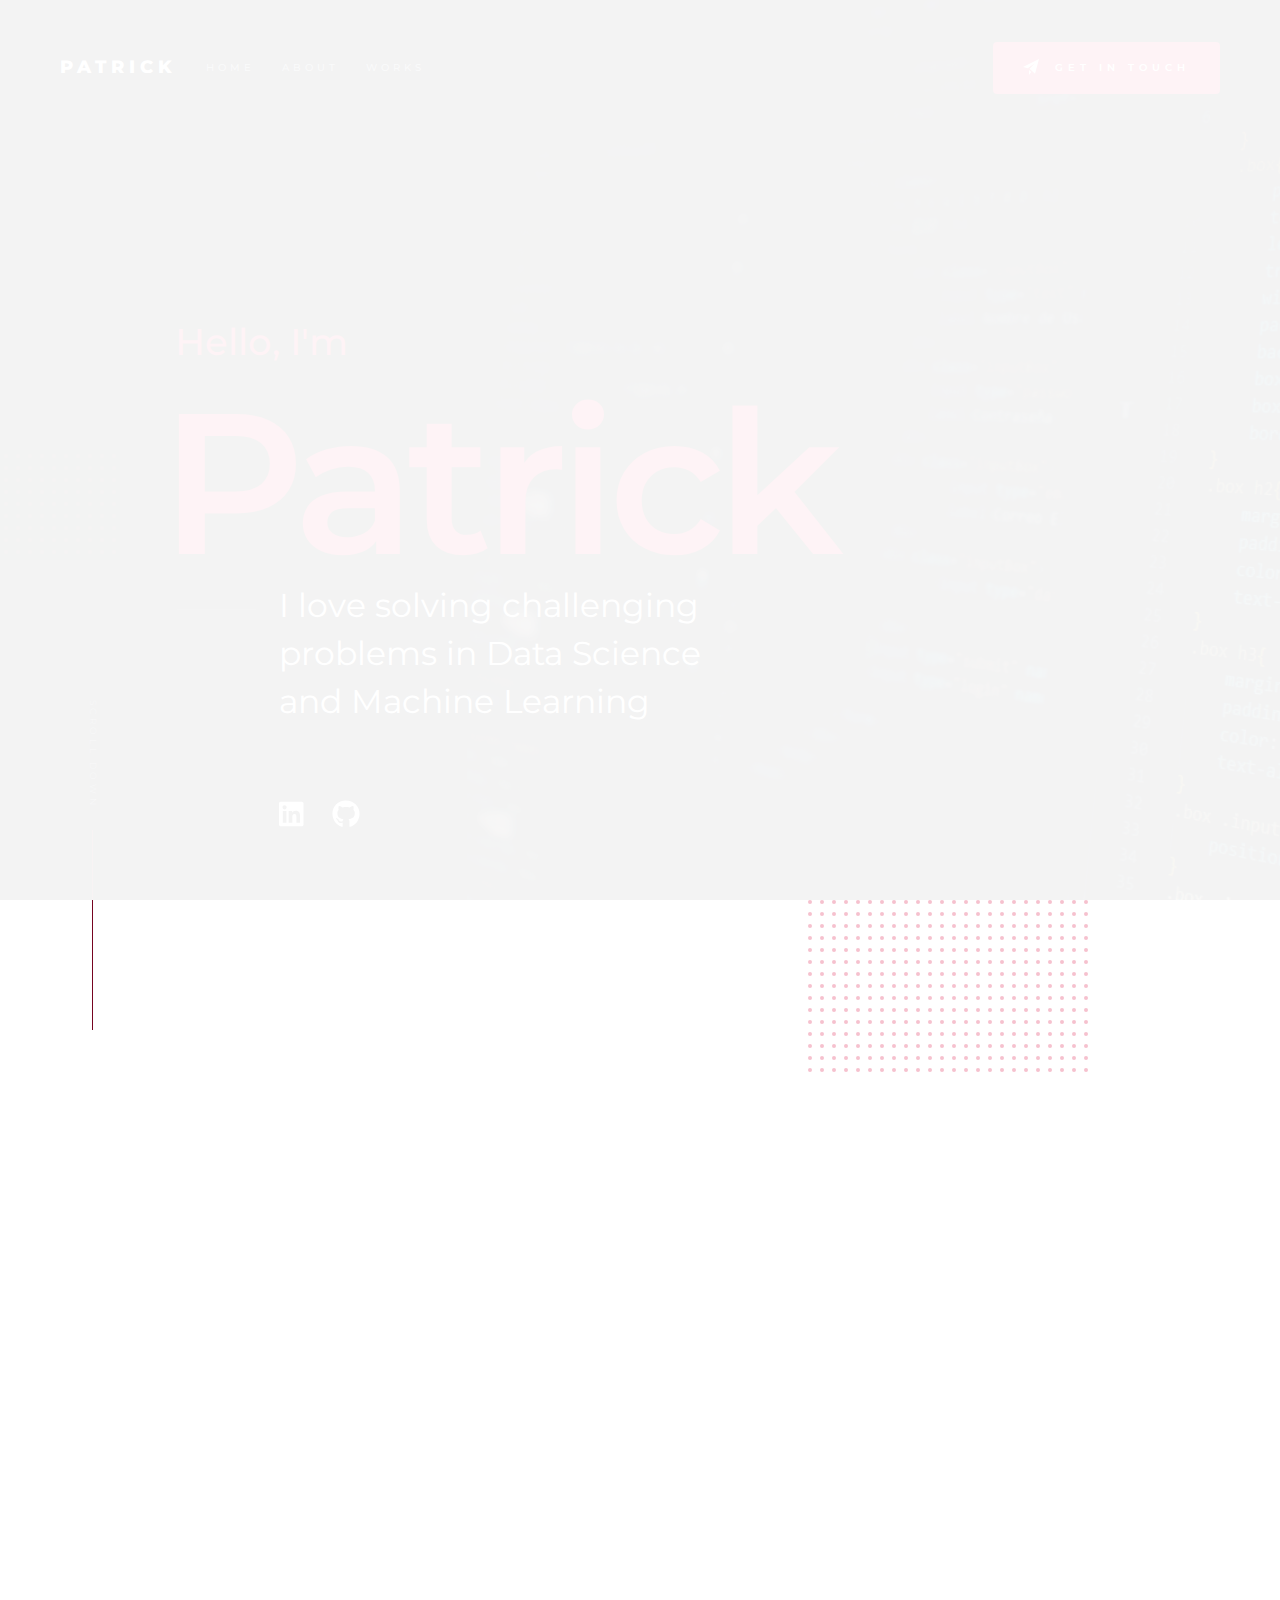
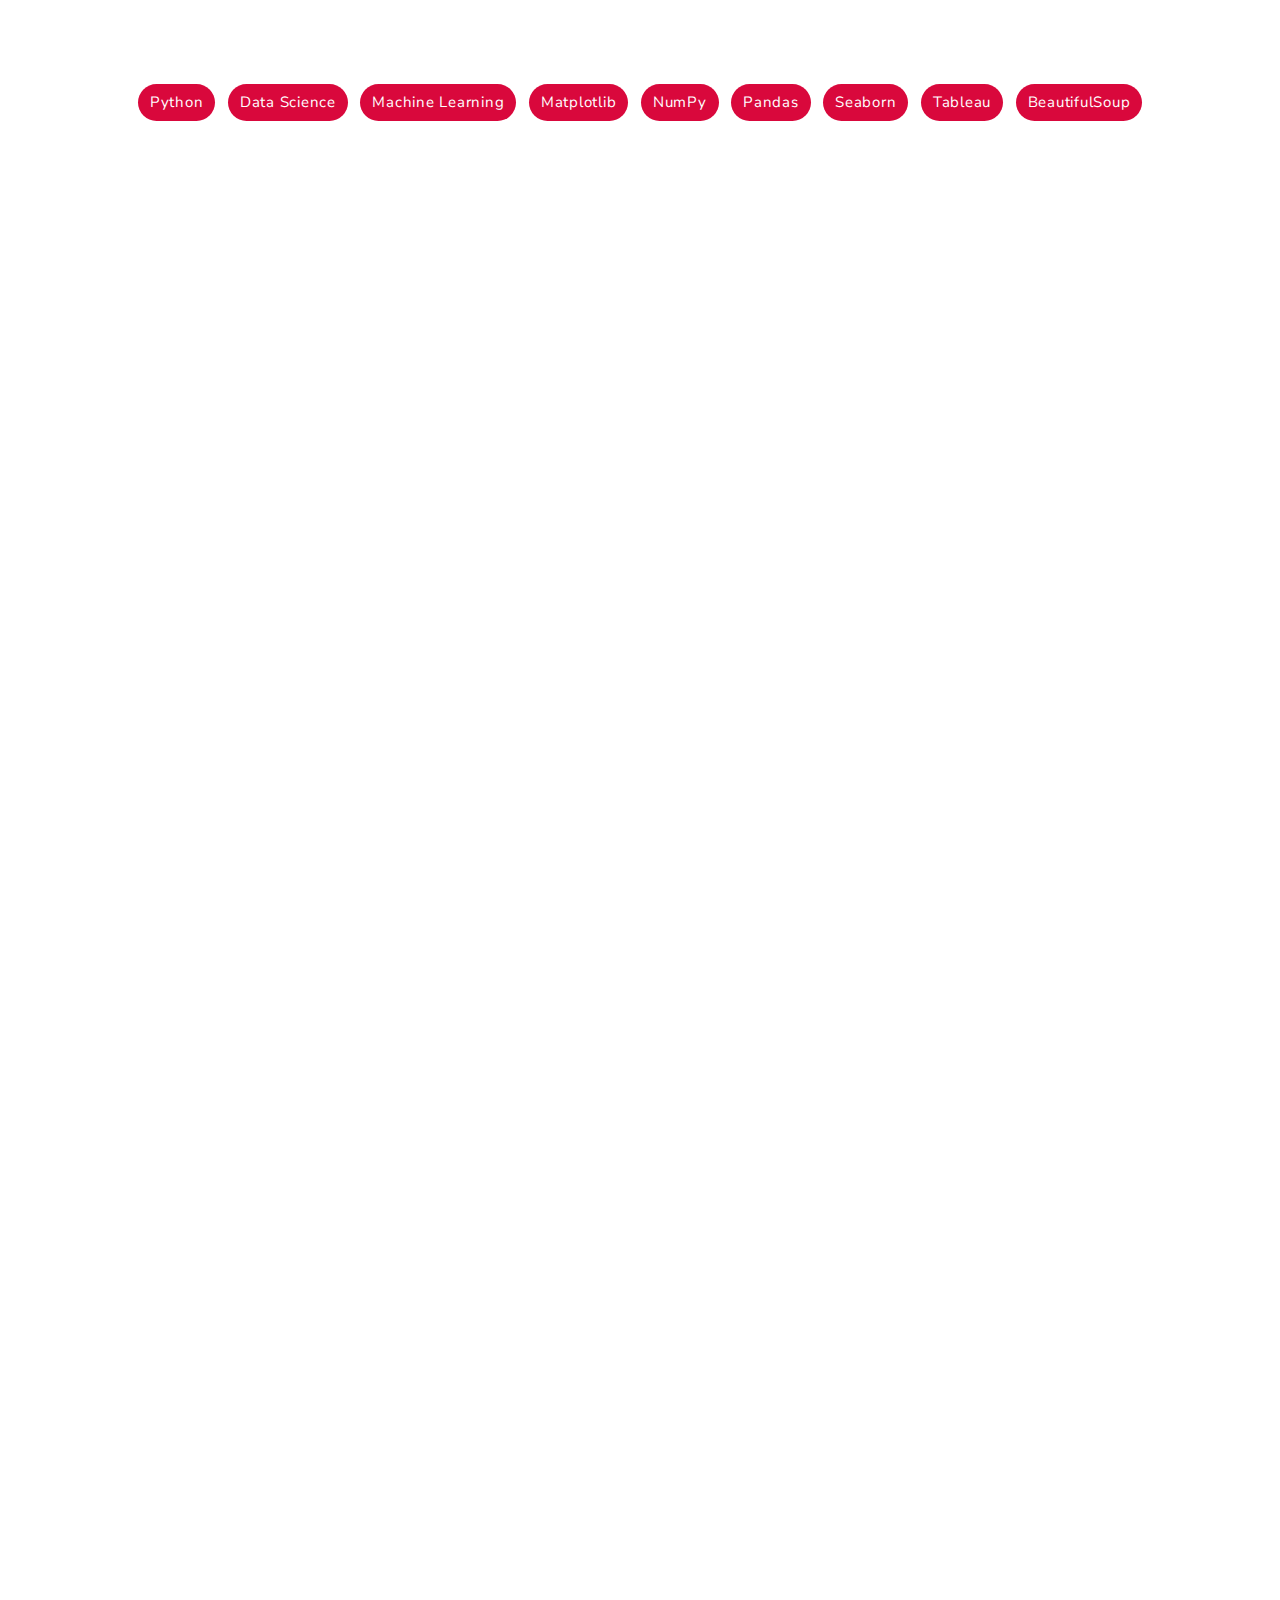
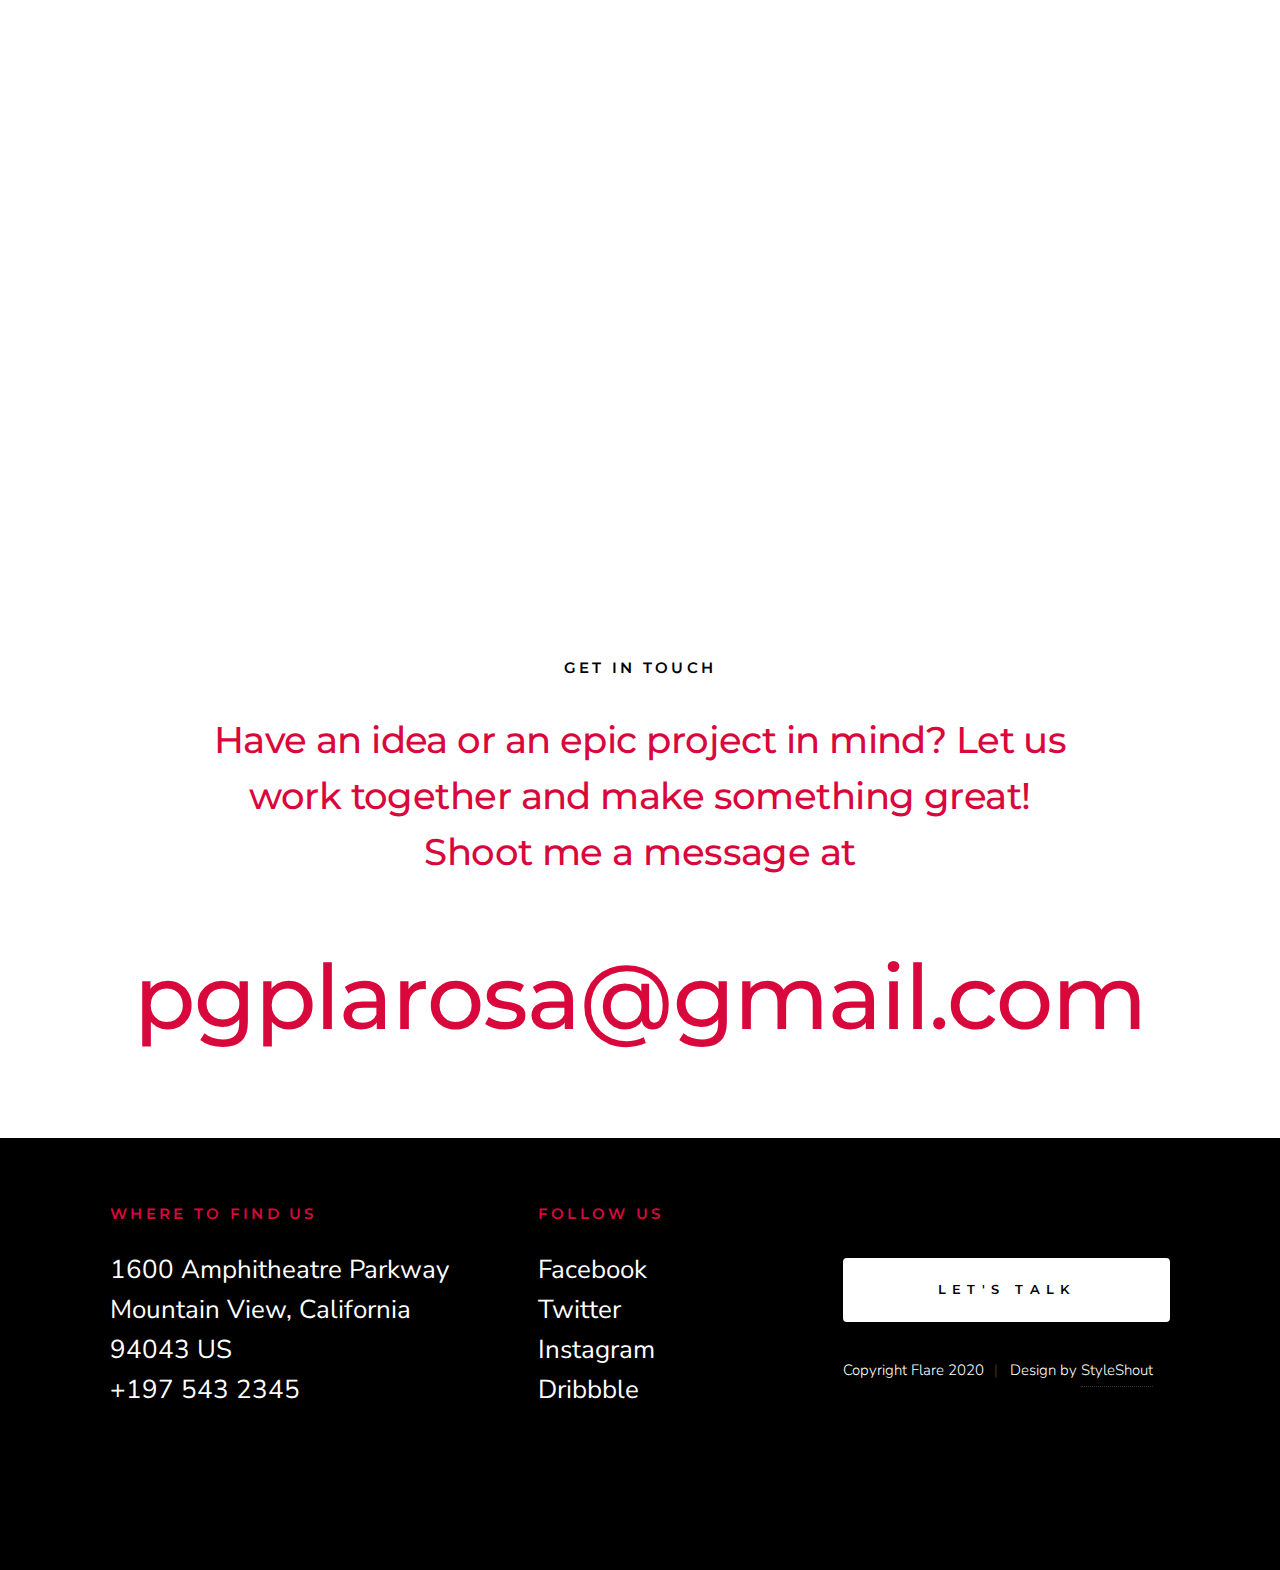
==== commit 3b8edc56: "Create custom SVG" ====
--- a/index.html
+++ b/index.html
@@ -56,7 +56,13 @@
 
         <div class="s-header__logo">
             <a href="index.html">
-                <img src="images/logo.svg" alt="Homepage">
+                <!-- <img src="images/logo_new.svg" alt="Homepage"> -->
+                <svg version="1.1" id="Layer_1" xmlns="http://www.w3.org/2000/svg" xmlns:xlink="http://www.w3.org/1999/xlink"x="0px" y="0px"
+                     width="165px" height="24px" viewBox="0 0 165 24"  enable-background="new 0 0 165 24" xml:space="preserve">
+                    <text fill="white" font-family="Montserrat" letter-spacing="5" font-weight="800"; x="0" y="24">
+                        PATRICK
+                    </text>
+                </svg>
             </a>
         </div>
 
@@ -174,17 +180,17 @@
                 </p>
             </div>
         </div>
-        <div class="column large-12 w-900-stack">
+        <div class="column large-12 w-900-stack h-text-center">
             <center>
-                <span class="inline-flex px-3 py-0.5 rounded-full lg:text-sm bg-red-50 ">Python</span>
-                <span class="inline-flex px-3 py-0.5 rounded-full lg:text-sm bg-red-50 ">Data Science</span>
-                <span class="inline-flex px-3 py-0.5 rounded-full lg:text-sm bg-red-50 ">Machine Learning</span>
-                <span class="inline-flex px-3 py-0.5 rounded-full lg:text-sm bg-red-50 ">Matplotlib</span>
-                <span class="inline-flex px-3 py-0.5 rounded-full lg:text-sm bg-red-50 ">NumPy</span>
-                <span class="inline-flex px-3 py-0.5 rounded-full lg:text-sm bg-red-50 ">Pandas</span>
-                <span class="inline-flex px-3 py-0.5 rounded-full lg:text-sm bg-red-50 ">Seaborn</span>
-                <span class="inline-flex px-3 py-0.5 rounded-full lg:text-sm bg-red-50 ">Tableau</span>
-                <span class="inline-flex px-3 py-0.5 rounded-full lg:text-sm bg-red-50 ">BeautifulSoup</span>
+                <span class="inline-flex px-3 py-0.5 rounded-full lg:text-sm bg-red-50">Python</span>
+                <span class="inline-flex px-3 py-0.5 rounded-full lg:text-sm bg-red-50">Data Science</span>
+                <span class="inline-flex px-3 py-0.5 rounded-full lg:text-sm bg-red-50">Machine Learning</span>
+                <span class="inline-flex px-3 py-0.5 rounded-full lg:text-sm bg-red-50">Matplotlib</span>
+                <span class="inline-flex px-3 py-0.5 rounded-full lg:text-sm bg-red-50">NumPy</span>
+                <span class="inline-flex px-3 py-0.5 rounded-full lg:text-sm bg-red-50">Pandas</span>
+                <span class="inline-flex px-3 py-0.5 rounded-full lg:text-sm bg-red-50">Seaborn</span>
+                <span class="inline-flex px-3 py-0.5 rounded-full lg:text-sm bg-red-50">Tableau</span>
+                <span class="inline-flex px-3 py-0.5 rounded-full lg:text-sm bg-red-50">BeautifulSoup</span>
             </center>
         </div>
     </section> <!-- end s-about -->
@@ -329,10 +335,8 @@
                                 An attendance management system based on faces trained with AI technique. An interactive GUI with TKINTER.
                                 <br>
                                 <span >
-                                    <!-- <a class="see-more" href="docs\lab1_netflix_movielens.html" target="_blank">See more ...</a> -->
-                                    <!-- <a class="see-more" data-toggle="modal" data-target=".portfolio-modal">See more ...</a> -->
-                                    <a class="see-more" data-toggle="modal" data-target=".bd-example-modal-lg" >See more ...</a>
-
+                                    <!-- <a class="see-more" data-toggle="modal" data-target=".bd-example-modal-lg" >See more ...</a> -->
+                                    <a class="see-more" href="docs\lab1_netflix_movielens.html" target="_blank">See more ...</a>
                                 </span>
                             </p>
 
@@ -515,9 +519,12 @@
                     <h4 class="modal-title">Modal Header</h4>
                 </div> -->
                 <div class="modal-body">
-                    <embed class="modal-embed" src="docs\LT9 DE2022 Final Project Technical Report.pdf" frameborder="0">
-                    <!-- <embed class="modal-embed" src=" docs\lab1_netflix_movielens.html" frameborder="0"> -->
-                </div>
+                    <!-- <embed class="modal-embed" src="docs\LT9 DE2022 Final Project Technical Report.pdf" frameborder="0"> -->
+                    <!-- <object data="docs\LT9 DE2022 Final Project Technical Report.pdf" type="application/pdf" width="100%" height="100%">
+                        <p>Your web browser doesn't have a PDF plugin.</p>
+                        <p>Instead you can <a href="filename.pdf">click here</a> to download the PDF file.</p>
+                    </object> -->
+                </div>  
               </div>
             </div>
           </div>
--- a/css/styles.css
+++ b/css/styles.css
@@ -4946,9 +4946,15 @@
     }
 }
 
+@media screen and (max-width: 1320px) {
+    .s-contact__email {
+        font-size: calc(var(--text-size) * 5);
+    }
+}
+
 @media screen and (max-width: 1200px) {
     .s-contact__email {
-        font-size: 10vw;
+        font-size: 7vw;
     }
 }
 
